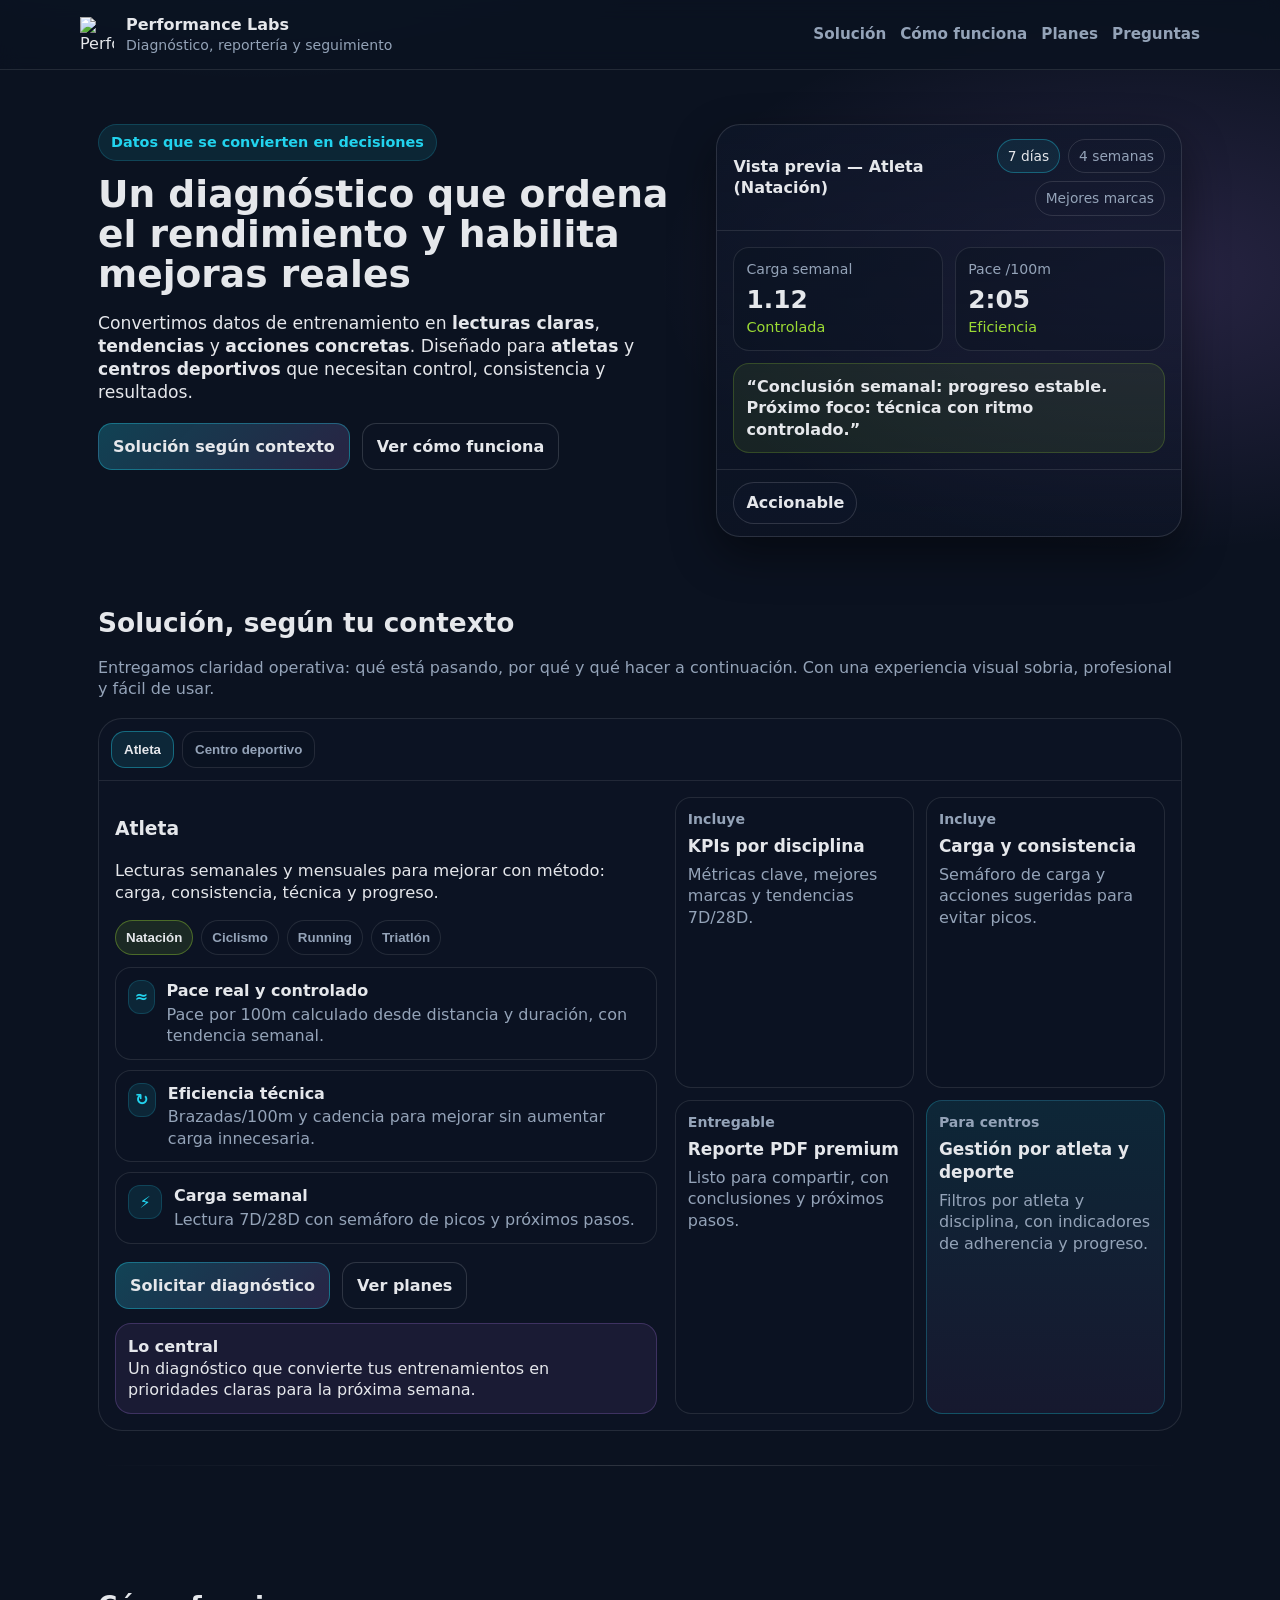
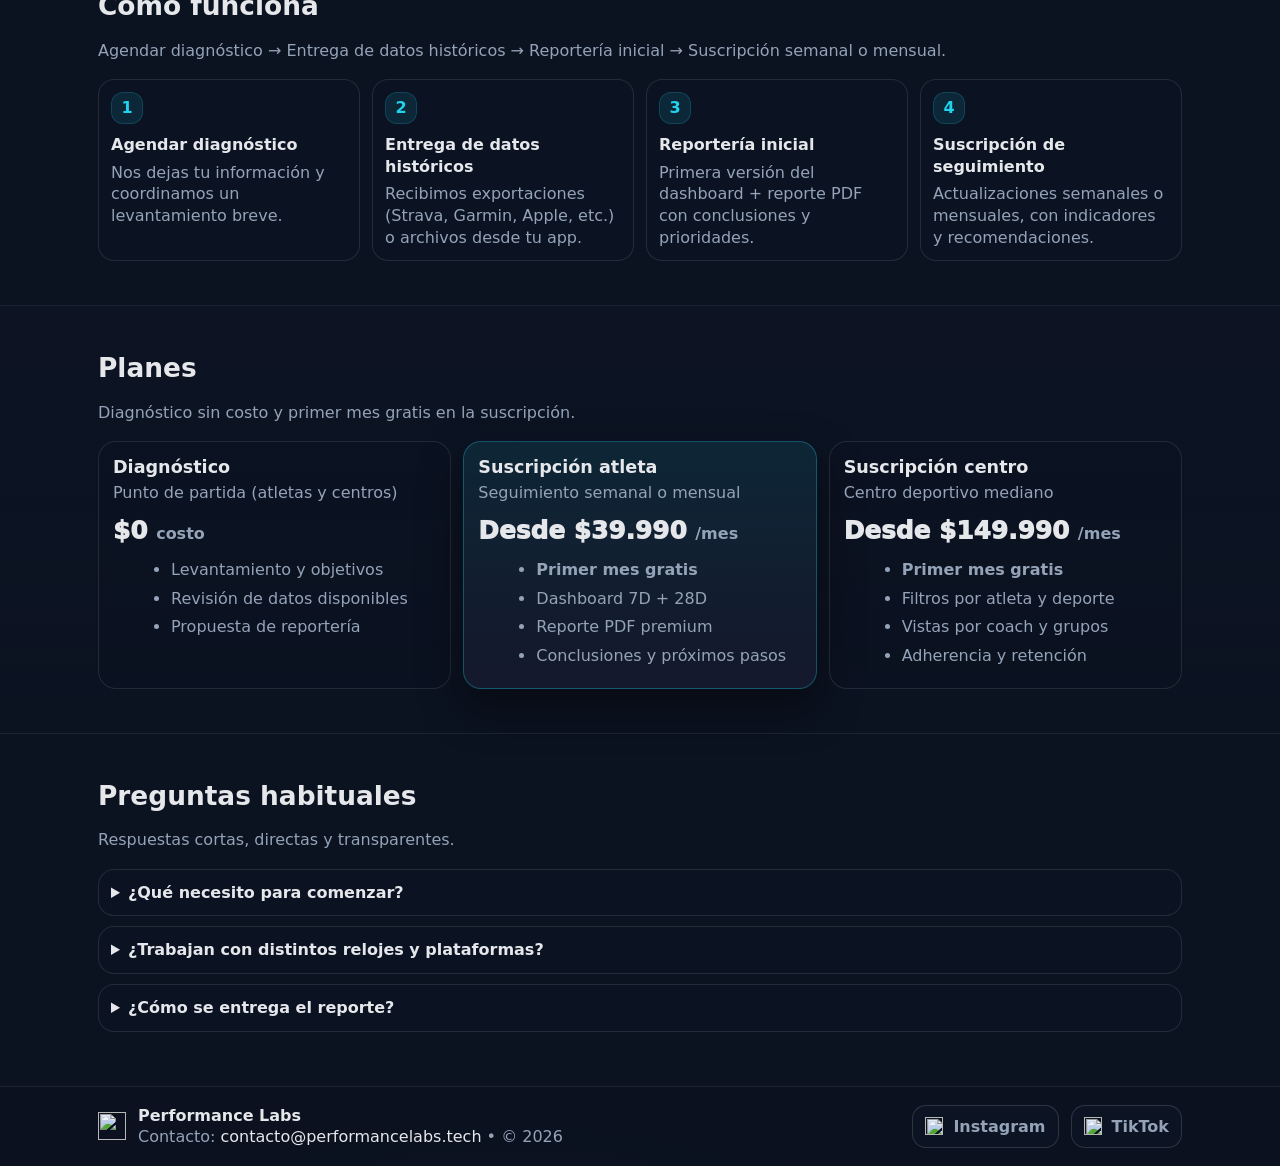
==== index.html @ 816e9e5c "Add files via upload" ====
<!doctype html>
<html lang="es">
<head>
  <meta charset="utf-8" />
  <meta name="viewport" content="width=device-width,initial-scale=1" />
  <title>Performance Labs | Diagnóstico y reportes premium de rendimiento</title>
  <meta name="description" content="Performance Labs transforma datos de entrenamiento en decisiones claras. Diagnóstico inicial, reportería y seguimiento por suscripción para atletas y centros deportivos." />
  <meta name="theme-color" content="#0B1220" />
  <meta property="og:title" content="Performance Labs | Diagnóstico y reportes premium" />
  <meta property="og:description" content="Datos → claridad → decisiones. Soluciones para atletas y centros deportivos." />
  <meta property="og:type" content="website" />
  <meta property="og:image" content="./assets/og-card.png" />
  <meta property="og:locale" content="es_CL" />
  <link rel="icon" href="./assets/favicon.svg" type="image/svg+xml" />
  <link rel="stylesheet" href="./styles.css" />
</head>
<body>
  <a class="skip" href="#main">Saltar al contenido</a>

  <header class="topbar">
    <div class="container topbar__inner">
      <div class="brand">
        <img class="brand__mark" src="./assets/logo.svg" onerror="this.onerror=null;this.src='./assets/mark.svg';" alt="Performance Labs" />
        <div class="brand__text">
          <div class="brand__name">Performance Labs</div>
          <div class="brand__tag">Diagnóstico, reportería y seguimiento</div>
        </div>
      </div>

      <nav class="nav">
        <a href="#solucion">Solución</a>
        <a href="#como-funciona">Cómo funciona</a>
        <a href="#planes">Planes</a>
        <a href="#preguntas">Preguntas</a>
      </nav>
    </div>
  </header>

  <main id="main">
    <section class="hero">
      <div class="container hero__grid">
        <div class="hero__copy">
          <div class="badge">Datos que se convierten en decisiones</div>
          <h1>Un diagnóstico que ordena el rendimiento y habilita mejoras reales</h1>
          <p class="lead">
            Convertimos datos de entrenamiento en <strong>lecturas claras</strong>, <strong>tendencias</strong> y <strong>acciones concretas</strong>.
            Diseñado para <strong>atletas</strong> y <strong>centros deportivos</strong> que necesitan control, consistencia y resultados.
          </p>

          <div class="cta">
            <a class="btn btn--primary" href="#solucion">Solución según contexto</a>
            <a class="btn btn--ghost" href="#como-funciona">Ver cómo funciona</a>
          </div>
        </div>

        <div class="hero__panel" aria-label="Vista previa del producto">
          <div class="panel__top">
            <div class="panel__title" id="panelTitle">Vista previa — Atleta</div>
            <div class="panel__chips">
              <span class="chip chip--on">7 días</span>
              <span class="chip">4 semanas</span>
              <span class="chip">Mejores marcas</span>
            </div>
          </div>

          <div class="panel__mock">
            <div class="mock__row">
              <div class="mock__card">
                <div class="mock__label">Carga semanal</div>
                <div class="mock__value" id="mockLoad">1.12</div>
                <div class="mock__sub" id="mockLoadSub">Controlada</div>
              </div>
              <div class="mock__card">
                <div class="mock__label" id="mockMetricLabel">Pace /100m</div>
                <div class="mock__value" id="mockMetricValue">2:05</div>
                <div class="mock__sub" id="mockMetricSub">Eficiencia</div>
              </div>
            </div>

            <div class="mock__insight" id="mockConclusion">
              “Conclusión semanal: progreso estable. Próximo foco: técnica con ritmo controlado.”
            </div>
          </div>

          <div class="panel__bottom">
            <span class="pill pill--soft">Accionable</span>
          </div>
        </div>
      </div>
    </section>

    <section id="solucion" class="section">
      <div class="container">
        <div class="section__head">
          <h2>Solución, según tu contexto</h2>
          <p class="muted">
            Entregamos claridad operativa: qué está pasando, por qué y qué hacer a continuación.
            Con una experiencia visual sobria, profesional y fácil de usar.
          </p>
        </div>

        <div class="seg">
          <div class="seg__tabs" role="tablist" aria-label="Segmentos">
            <button class="seg__tab is-active" role="tab" aria-selected="true" data-seg="athlete">Atleta</button>
            <button class="seg__tab" role="tab" aria-selected="false" data-seg="center">Centro deportivo</button>
          </div>

          <div class="seg__body">
            <div class="seg__copy">
              <h3 id="segTitle">Atleta</h3>
              <p id="segDesc" class="lead-sm"></p>

              <div class="seg__subtabs" id="athleteSubtabs" aria-label="Disciplinas">
                <button class="subtab is-active" data-sub="swim" aria-selected="true">Natación</button>
                <button class="subtab" data-sub="bike" aria-selected="false">Ciclismo</button>
                <button class="subtab" data-sub="run" aria-selected="false">Running</button>
                <button class="subtab" data-sub="tri" aria-selected="false">Triatlón</button>
              </div>

              <div class="bullets" id="segBullets"></div>

              <div class="cta cta--left">
                <a id="btnDiagMid" class="btn btn--primary" href="#" rel="noopener">Solicitar diagnóstico</a>
                <a class="btn btn--ghost" href="#planes">Ver planes</a>
              </div>

              <div class="note">
                <div class="note__title">Lo central</div>
                <div class="note__text" id="segPromise"></div>
              </div>
            </div>

            <div class="seg__cards" aria-label="Entregables">
              <div class="card">
                <div class="card__kicker">Incluye</div>
                <div class="card__title" id="card1Title"></div>
                <div class="card__desc" id="card1Desc"></div>
              </div>
              <div class="card">
                <div class="card__kicker">Incluye</div>
                <div class="card__title" id="card2Title"></div>
                <div class="card__desc" id="card2Desc"></div>
              </div>
              <div class="card">
                <div class="card__kicker">Entregable</div>
                <div class="card__title" id="card3Title"></div>
                <div class="card__desc" id="card3Desc"></div>
              </div>
              <div class="card card--accent">
                <div class="card__kicker">Para centros</div>
                <div class="card__title">Gestión por atleta y deporte</div>
                <div class="card__desc">Filtros por atleta y disciplina, con indicadores de adherencia y progreso.</div>
              </div>
            </div>
          </div>
        </div>

        <div class="divider"></div>
      </div>
    </section>

    <section id="como-funciona" class="section">
      <div class="container">
        <div class="section__head">
          <h2>Cómo funciona</h2>
          <p class="muted">Agendar diagnóstico → Entrega de datos históricos → Reportería inicial → Suscripción semanal o mensual.</p>
        </div>

        <div class="steps">
          <div class="step">
            <div class="step__num">1</div>
            <div class="step__title">Agendar diagnóstico</div>
            <div class="step__desc">Nos dejas tu información y coordinamos un levantamiento breve.</div>
          </div>
          <div class="step">
            <div class="step__num">2</div>
            <div class="step__title">Entrega de datos históricos</div>
            <div class="step__desc">Recibimos exportaciones (Strava, Garmin, Apple, etc.) o archivos desde tu app.</div>
          </div>
          <div class="step">
            <div class="step__num">3</div>
            <div class="step__title">Reportería inicial</div>
            <div class="step__desc">Primera versión del dashboard + reporte PDF con conclusiones y prioridades.</div>
          </div>
          <div class="step">
            <div class="step__num">4</div>
            <div class="step__title">Suscripción de seguimiento</div>
            <div class="step__desc">Actualizaciones semanales o mensuales, con indicadores y recomendaciones.</div>
          </div>
        </div>
      </div>
    </section>

    <section id="planes" class="section section--soft">
      <div class="container">
        <div class="section__head">
          <h2>Planes</h2>
          <p class="muted">Diagnóstico sin costo y primer mes gratis en la suscripción.</p>
        </div>

        <div class="pricing">
          <div class="price">
            <div class="price__name">Diagnóstico</div>
            <div class="price__tag">Punto de partida (atletas y centros)</div>
            <div class="price__value">$0 <span>costo</span></div>
            <ul class="price__list">
              <li>Levantamiento y objetivos</li>
              <li>Revisión de datos disponibles</li>
              <li>Propuesta de reportería</li>
            </ul>
          </div>

          <div class="price price--featured">
            <div class="price__name">Suscripción atleta</div>
            <div class="price__tag">Seguimiento semanal o mensual</div>
            <div class="price__value">Desde $39.990 <span>/mes</span></div>
            <ul class="price__list">
              <li><strong>Primer mes gratis</strong></li>
              <li>Dashboard 7D + 28D</li>
              <li>Reporte PDF premium</li>
              <li>Conclusiones y próximos pasos</li>
            </ul>
          </div>

          <div class="price">
            <div class="price__name">Suscripción centro</div>
            <div class="price__tag">Centro deportivo mediano</div>
            <div class="price__value">Desde $149.990 <span>/mes</span></div>
            <ul class="price__list">
              <li><strong>Primer mes gratis</strong></li>
              <li>Filtros por atleta y deporte</li>
              <li>Vistas por coach y grupos</li>
              <li>Adherencia y retención</li>
            </ul>
          </div>
        </div>
      </div>
    </section>

    <section id="preguntas" class="section">
      <div class="container">
        <div class="section__head">
          <h2>Preguntas habituales</h2>
          <p class="muted">Respuestas cortas, directas y transparentes.</p>
        </div>

        <div class="faq">
          <details>
            <summary>¿Qué necesito para comenzar?</summary>
            <div class="faq__body">Solo solicitar el diagnóstico. Luego indicamos exactamente qué exportar (histórico) y en qué formato.</div>
          </details>
          <details>
            <summary>¿Trabajan con distintos relojes y plataformas?</summary>
            <div class="faq__body">Sí. Podemos partir con archivos (Excel/CSV) y escalar luego a integraciones según el caso.</div>
          </details>
          <details>
            <summary>¿Cómo se entrega el reporte?</summary>
            <div class="faq__body">Dashboard y reporte PDF premium, con conclusiones y próximos pasos. La cadencia depende del plan.</div>
          </details>
        </div>
      </div>
    </section>
  </main>

  <footer class="footer">
    <div class="container footer__inner">
      <div class="footer__left">
        <img src="./assets/mark.svg" alt="" aria-hidden="true" class="footer__mark" />
        <div>
          <div class="footer__brand">Performance Labs</div>
          <div class="muted">Contacto: <a href="mailto:contacto@performancelabs.tech">contacto@performancelabs.tech</a> • © <span id="year"></span></div>
        </div>
      </div>

      <div class="footer__right">
        <div class="socials" aria-label="Redes sociales">
          <a class="social" href="https://www.instagram.com/performancelabs.tech/" target="_blank" rel="noopener">
            <img src="./assets/instagram.svg" alt="" aria-hidden="true" />
            Instagram
          </a>
          <a class="social" href="https://www.tiktok.com/@performancelabs.tech" target="_blank" rel="noopener">
            <img src="./assets/tiktok.svg" alt="" aria-hidden="true" />
            TikTok
          </a>
        </div>
      </div>
    </div>
  </footer>

  <script src="./app.js"></script>
</body>
</html>
---- styles.css ----
/* Performance Labs — Web v5 (Lux Dark) */
:root{
  --bg:#0B1220; --bg2:#0F172A; --border:#1F2937;
  --text:#E5E7EB; --muted:#94A3B8;
  --accent:#22D3EE; --lime:#A3E635; --violet:#C084FC;
  --shadow: 0 18px 45px rgba(0,0,0,.45);
  --container: 1120px;
}
*{box-sizing:border-box}
html,body{margin:0;padding:0}
body{
  font-family: ui-sans-serif, system-ui, -apple-system, Segoe UI, Roboto, Helvetica, Arial;
  background:
    radial-gradient(1100px 650px at 20% -10%, rgba(34,211,238,.20), transparent 55%),
    radial-gradient(900px 500px at 90% 10%, rgba(192,132,252,.16), transparent 55%),
    radial-gradient(900px 550px at 40% 110%, rgba(163,230,53,.08), transparent 60%),
    var(--bg);
  color:var(--text); line-height:1.35;
}
a{color:var(--text);text-decoration:none}
a:hover{color:var(--accent)}
.container{max-width:var(--container);margin:0 auto;padding:0 18px}
.muted{color:var(--muted)}
.lead{font-size:1.075rem;max-width:62ch}
.lead-sm{font-size:1.02rem;max-width:70ch}
.divider{height:1px;background:linear-gradient(90deg, transparent, rgba(255,255,255,.14), transparent); margin: 34px 0}
.skip{position:absolute;left:-999px;top:8px;background:var(--bg2);color:var(--text);padding:10px 12px;border:1px solid var(--border);border-radius:12px}
.skip:focus{left:10px;z-index:999}
.topbar{position:sticky;top:0;z-index:60;backdrop-filter: blur(10px);background: rgba(11,18,32,.78);border-bottom:1px solid rgba(255,255,255,.10)}
.topbar__inner{display:flex;align-items:center;justify-content:space-between;padding:14px 0}
.brand{display:flex;gap:12px;align-items:center}
.brand__mark{width:34px;height:34px}
.brand__name{font-weight:750}
.brand__tag{color:var(--muted);font-size:.88rem}
.nav{display:flex;gap:14px;align-items:center}
.nav a{color:var(--muted);font-weight:600;font-size:.95rem}
.nav a:hover{color:var(--text)}
.pill{padding:9px 12px;border-radius:999px;border:1px solid rgba(255,255,255,.14);background:rgba(15,23,42,.55);font-weight:750}
.pill:hover{border-color:rgba(34,211,238,.55)}
.hero{padding:54px 0 24px}
.hero__grid{display:grid;grid-template-columns: 1.12fr .88fr; gap:26px}
.badge{display:inline-block;padding:8px 12px;border-radius:999px;background:rgba(34,211,238,.10);border:1px solid rgba(34,211,238,.18);color:var(--accent);font-weight:700;font-size:.9rem}
h1{font-size:2.35rem;line-height:1.06;margin:14px 0 12px}
.cta{display:flex;gap:12px;flex-wrap:wrap;margin:18px 0 14px}
.cta--left{justify-content:flex-start}
.btn{display:inline-flex;align-items:center;justify-content:center;gap:10px;padding:12px 14px;border-radius:14px;border:1px solid rgba(255,255,255,.14);background:rgba(15,23,42,.55);color:var(--text);font-weight:750}
.btn:hover{border-color:rgba(34,211,238,.45)}
.btn--primary{background: linear-gradient(135deg, rgba(34,211,238,.25), rgba(192,132,252,.16));border-color: rgba(34,211,238,.35)}
.btn--ghost{background:rgba(15,23,42,.35)}
.btn--block{width:100%}
.trust{display:flex;gap:14px;flex-wrap:wrap;margin-top:14px}
.trust__item{background:rgba(15,23,42,.45);border:1px solid rgba(255,255,255,.10);border-radius:16px;padding:12px 14px;min-width:160px}
.trust__kpi{font-weight:850;font-size:1.25rem}
.trust__label{color:var(--muted);font-size:.9rem;margin-top:2px}
.hero__panel{background: linear-gradient(180deg, rgba(15,23,42,.65), rgba(15,23,42,.35));border:1px solid rgba(255,255,255,.12);border-radius:24px;box-shadow: var(--shadow);overflow:hidden}
.panel__top{display:flex;align-items:center;justify-content:space-between;padding:14px 16px;border-bottom:1px solid rgba(255,255,255,.10)}
.panel__title{font-weight:800}
.panel__chips{display:flex;gap:8px;flex-wrap:wrap;justify-content:flex-end}
.chip{padding:7px 10px;border-radius:999px;border:1px solid rgba(255,255,255,.12);color:var(--muted);font-size:.86rem}
.chip--on{color:var(--text);border-color:rgba(34,211,238,.35);background:rgba(34,211,238,.08)}
.panel__mock{padding:16px}
.mock__row{display:grid;grid-template-columns:1fr 1fr;gap:12px}
.mock__card{border-radius:16px;border:1px solid rgba(255,255,255,.10);background:rgba(11,18,32,.45);padding:12px}
.mock__label{color:var(--muted);font-size:.88rem}
.mock__value{font-weight:900;font-size:1.55rem;margin-top:4px}
.mock__sub{color:rgba(163,230,53,.95);font-size:.9rem;margin-top:2px}
.mock__chart{margin-top:12px;border-radius:16px;border:1px solid rgba(255,255,255,.10);background:rgba(11,18,32,.35);padding:12px}
.mock__chartTitle{font-weight:800;margin-bottom:10px}
.bars{display:flex;align-items:flex-end;gap:8px;height:86px}
.bars span{width:100%;border-radius:999px;background: linear-gradient(180deg, rgba(34,211,238,.8), rgba(192,132,252,.55));border:1px solid rgba(255,255,255,.12)}
.mock__chartFoot{display:flex;align-items:center;gap:10px;margin-top:10px}
.dot{width:6px;height:6px;border-radius:999px;background:rgba(255,255,255,.22)}
.mock__insight{margin-top:12px;padding:12px;border-radius:16px;border:1px solid rgba(163,230,53,.20);background:rgba(163,230,53,.08);font-weight:650}
.panel__bottom{display:flex;align-items:center;justify-content:space-between;padding:12px 16px;border-top:1px solid rgba(255,255,255,.10)}
.section{padding:44px 0}
.section--soft{background: linear-gradient(180deg, rgba(15,23,42,.22), rgba(15,23,42,.05));border-top:1px solid rgba(255,255,255,.07);border-bottom:1px solid rgba(255,255,255,.07)}
.section__head{margin-bottom:18px}
.section__head h2{margin:0 0 8px;font-size:1.65rem}
.seg{border-radius:24px;border:1px solid rgba(255,255,255,.10);background:rgba(15,23,42,.40);overflow:hidden}
.seg__tabs{display:flex;gap:8px;flex-wrap:wrap;padding:12px;border-bottom:1px solid rgba(255,255,255,.09)}
.seg__tab{background:rgba(11,18,32,.35);border:1px solid rgba(255,255,255,.10);color:var(--muted);padding:10px 12px;border-radius:14px;cursor:pointer;font-weight:750}
.seg__tab.is-active{color:var(--text);border-color: rgba(34,211,238,.40);background: rgba(34,211,238,.10)}
.seg__body{display:grid;grid-template-columns: 1.05fr .95fr; gap:18px;padding:16px}
.seg__subtabs{display:flex;gap:8px;flex-wrap:wrap;margin:14px 0 6px}
.subtab{background:rgba(11,18,32,.25);border:1px solid rgba(255,255,255,.10);color:var(--muted);padding:9px 10px;border-radius:999px;cursor:pointer;font-weight:750}
.subtab.is-active{color:var(--text);border-color: rgba(163,230,53,.35);background: rgba(163,230,53,.10)}
.bullets{display:grid;gap:10px;margin:12px 0 18px}
.bullet{display:flex;gap:12px;align-items:flex-start;padding:12px;border-radius:16px;border:1px solid rgba(255,255,255,.10);background:rgba(11,18,32,.25)}
.bullet__icon{width:34px;height:34px;border-radius:12px;display:flex;align-items:center;justify-content:center;background:rgba(34,211,238,.10);border:1px solid rgba(34,211,238,.18);color:var(--accent);font-weight:900}
.bullet__title{font-weight:820}
.bullet__desc{color:var(--muted);margin-top:2px}
.note{border-radius:16px;border:1px solid rgba(192,132,252,.22);background:rgba(192,132,252,.08);padding:12px}
.note__title{font-weight:850}
.seg__cards{display:grid;grid-template-columns:1fr 1fr;gap:12px}
.card{border-radius:16px;border:1px solid rgba(255,255,255,.10);background:rgba(11,18,32,.25);padding:12px}
.card--accent{border-color: rgba(34,211,238,.25);background: linear-gradient(180deg, rgba(34,211,238,.10), rgba(192,132,252,.06))}
.card__kicker{color:var(--muted);font-weight:700;font-size:.88rem}
.card__title{font-weight:860;font-size:1.06rem;margin-top:6px}
.card__desc{color:var(--muted);margin-top:6px;min-height:44px}
.steps{display:grid;grid-template-columns:repeat(4,1fr);gap:12px}
.step{border-radius:16px;border:1px solid rgba(255,255,255,.10);background:rgba(15,23,42,.28);padding:12px}
.step__num{width:32px;height:32px;border-radius:12px;display:flex;align-items:center;justify-content:center;background:rgba(34,211,238,.10);border:1px solid rgba(34,211,238,.18);font-weight:900;color:var(--accent)}
.step__title{font-weight:850;margin-top:10px}
.step__desc{color:var(--muted);margin-top:6px}
.pricing{display:grid;grid-template-columns:repeat(3,1fr);gap:12px}
.price{border-radius:18px;border:1px solid rgba(255,255,255,.10);background:rgba(11,18,32,.20);padding:14px}
.price--featured{border-color: rgba(34,211,238,.30);background: linear-gradient(180deg, rgba(34,211,238,.10), rgba(192,132,252,.05));box-shadow: var(--shadow)}
.price__name{font-weight:900;font-size:1.1rem}
.price__tag{color:var(--muted);margin-top:2px}
.price__value{font-weight:950;font-size:1.55rem;margin-top:10px}
.price__value span{color:var(--muted);font-weight:800;font-size:1rem}
.price__list{margin:12px 0 0 18px;color:var(--muted)}
.price__list li{margin:7px 0}
.faq details{border-radius:16px;border:1px solid rgba(255,255,255,.10);background:rgba(15,23,42,.24);padding:12px;margin:10px 0}
.faq summary{cursor:pointer;font-weight:850}
.faq__body{color:var(--muted);margin-top:8px}
.final{padding:40px 0;border-top:1px solid rgba(255,255,255,.08);background: radial-gradient(900px 450px at 50% 0%, rgba(34,211,238,.10), transparent 60%)}
.final__grid{display:flex;align-items:center;justify-content:space-between;gap:12px;flex-wrap:wrap}
.final__cta{display:flex;gap:12px;flex-wrap:wrap}
.footer{border-top:1px solid rgba(255,255,255,.08);padding:18px 0;background: rgba(11,18,32,.65)}
.footer__inner{display:flex;align-items:center;justify-content:space-between;gap:14px;flex-wrap:wrap}
.footer__left{display:flex;gap:12px;align-items:center}
.footer__mark{width:28px;height:28px;opacity:.95}
.footer__brand{font-weight:900}
.footer__right{display:flex;gap:14px}
.footer__right a{color:var(--muted);font-weight:700}
.footer__right a:hover{color:var(--text)}
@media (max-width: 980px){
  .hero__grid{grid-template-columns:1fr}
  .seg__body{grid-template-columns:1fr}
  .seg__cards{grid-template-columns:1fr 1fr}
  .steps{grid-template-columns:1fr 1fr}
  .pricing{grid-template-columns:1fr}
}
@media (max-width: 560px){
  .nav{display:none}
  h1{font-size:2.0rem}
  .seg__cards{grid-template-columns:1fr}
  .trust__item{min-width:140px}
}

/* Social buttons */
.socials{display:flex;gap:12px;align-items:center}
.social{
  display:inline-flex;align-items:center;gap:10px;
  padding:10px 12px;border-radius:14px;
  border:1px solid rgba(255,255,255,.14);
  background:rgba(15,23,42,.35);
  color:var(--text); font-weight:750;
}
.social:hover{border-color:rgba(34,211,238,.45); color:var(--text)}
.social img{width:18px;height:18px;opacity:.95}
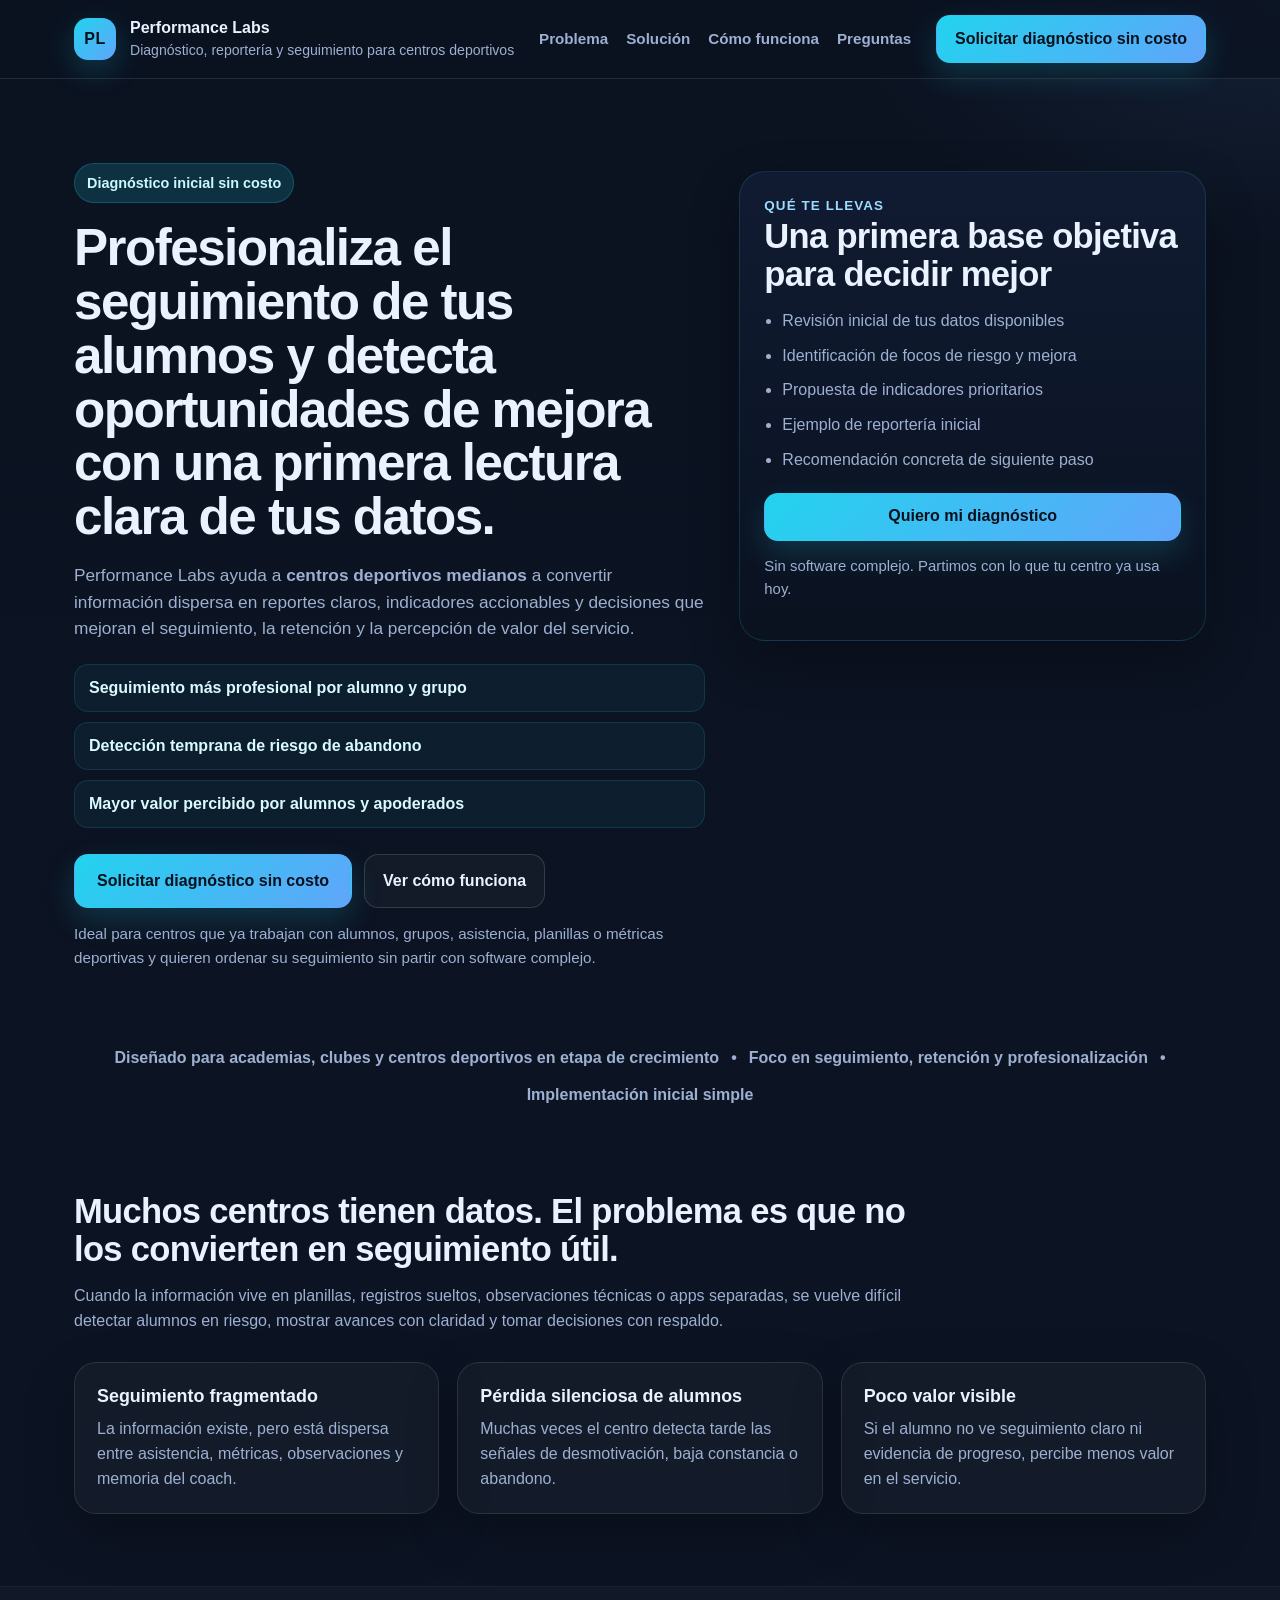
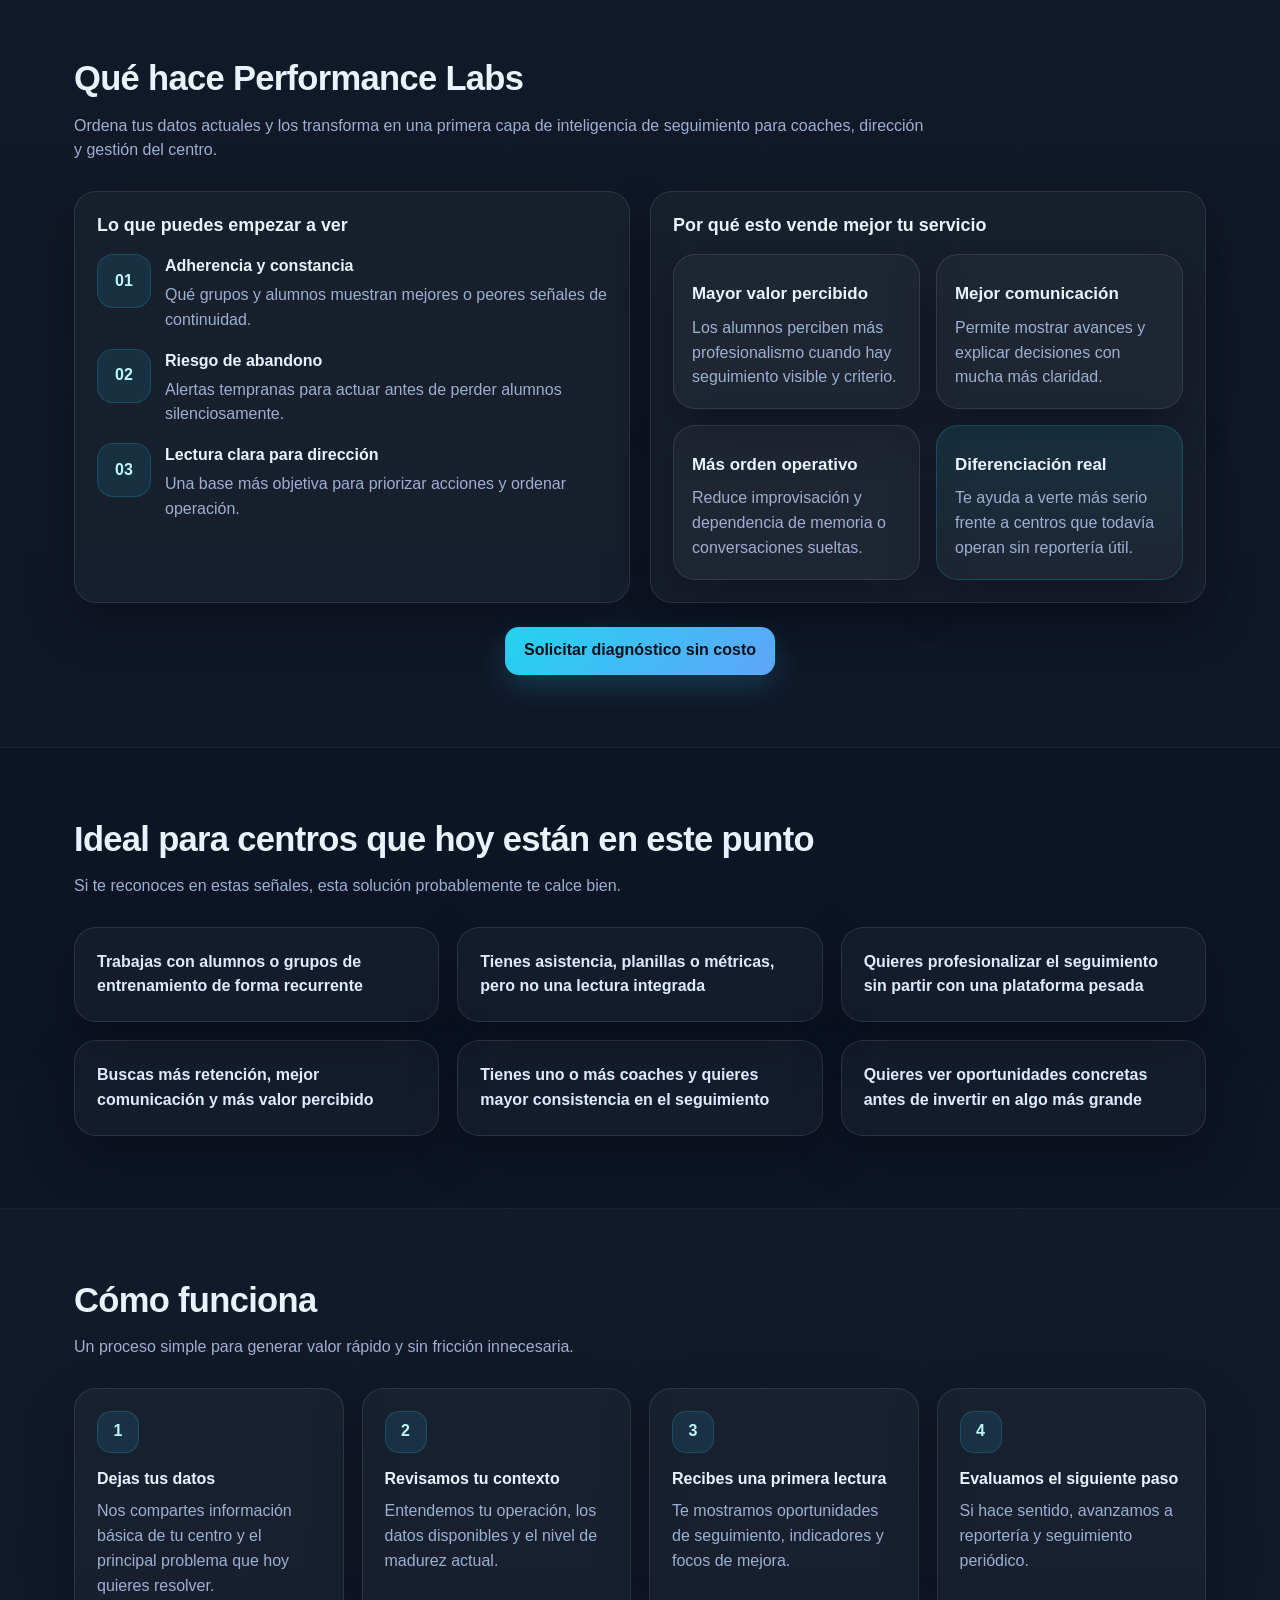
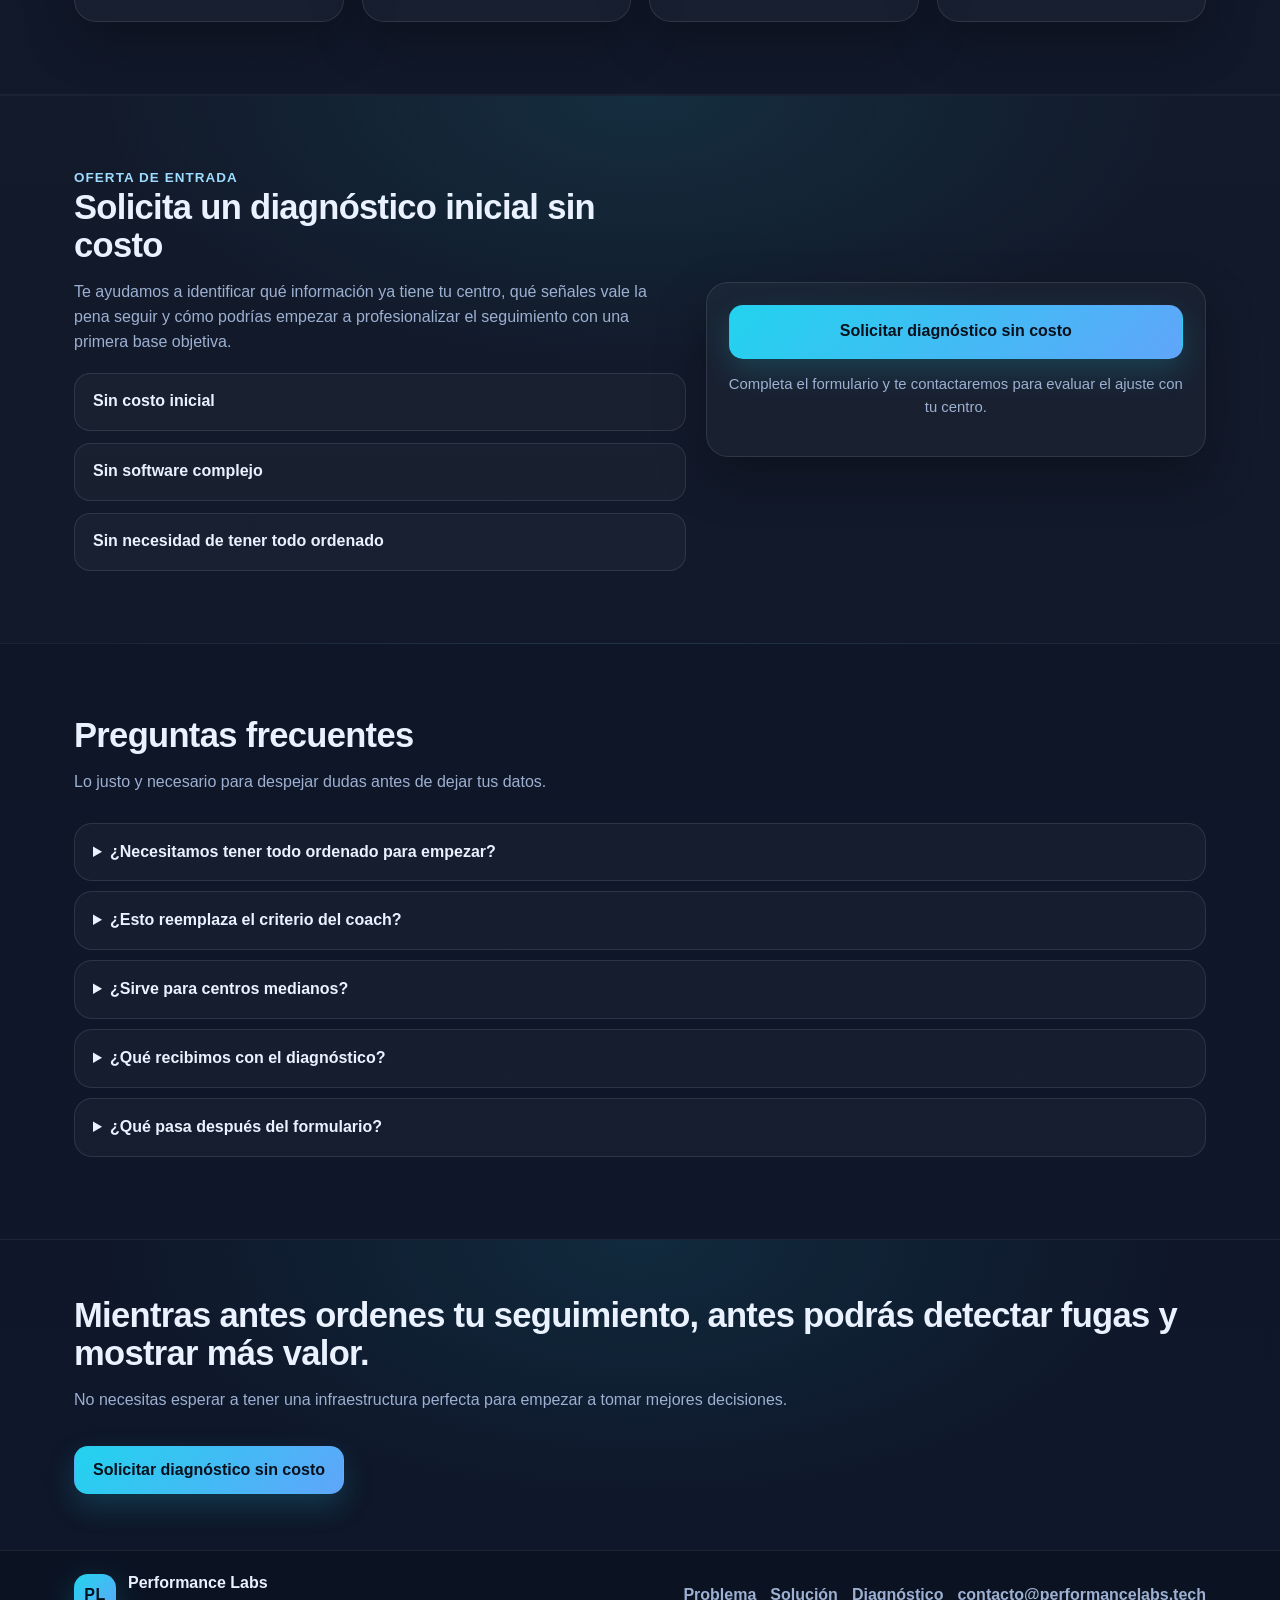
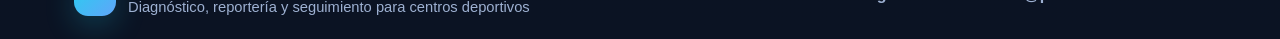
==== commit d4fd421f: "yes enfocado en prospectos y leads" ====
--- a/index.html
+++ b/index.html
@@ -3,236 +3,243 @@
 <head>
   <meta charset="utf-8" />
   <meta name="viewport" content="width=device-width,initial-scale=1" />
-  <title>Performance Labs | Diagnóstico y reportes premium de rendimiento</title>
-  <meta name="description" content="Performance Labs transforma datos de entrenamiento en decisiones claras. Diagnóstico inicial, reportería y seguimiento por suscripción para atletas y centros deportivos." />
+  <title>Performance Labs | Diagnóstico sin costo para centros deportivos</title>
+  <meta name="description" content="Profesionaliza el seguimiento de tus alumnos con reportes claros, indicadores accionables y decisiones basadas en datos. Solicita un diagnóstico inicial sin costo para tu centro deportivo." />
   <meta name="theme-color" content="#0B1220" />
-  <meta property="og:title" content="Performance Labs | Diagnóstico y reportes premium" />
-  <meta property="og:description" content="Datos → claridad → decisiones. Soluciones para atletas y centros deportivos." />
+  <meta property="og:title" content="Performance Labs | Diagnóstico sin costo para centros deportivos" />
+  <meta property="og:description" content="Convierte datos dispersos en seguimiento profesional, decisiones más claras y mayor valor percibido para tu centro deportivo." />
   <meta property="og:type" content="website" />
-  <meta property="og:image" content="./assets/og-card.png" />
   <meta property="og:locale" content="es_CL" />
-  <link rel="icon" href="./assets/favicon.svg" type="image/svg+xml" />
   <link rel="stylesheet" href="./styles.css" />
 </head>
 <body>
   <a class="skip" href="#main">Saltar al contenido</a>
 
-  <header class="topbar">
+  <header class="topbar topbar--landing">
     <div class="container topbar__inner">
-      <div class="brand">
-        <img class="brand__mark" src="./assets/logo.svg" onerror="this.onerror=null;this.src='./assets/mark.svg';" alt="Performance Labs" />
+      <a href="#" class="brand brand--link" aria-label="Ir al inicio">
+        <div class="brand__mark">PL</div>
         <div class="brand__text">
           <div class="brand__name">Performance Labs</div>
-          <div class="brand__tag">Diagnóstico, reportería y seguimiento</div>
-        </div>
-      </div>
-
-      <nav class="nav">
+          <div class="brand__tag">Diagnóstico, reportería y seguimiento para centros deportivos</div>
+        </div>
+      </a>
+
+      <nav class="nav" aria-label="Navegación principal">
+        <a href="#problema">Problema</a>
         <a href="#solucion">Solución</a>
         <a href="#como-funciona">Cómo funciona</a>
-        <a href="#planes">Planes</a>
         <a href="#preguntas">Preguntas</a>
       </nav>
+
+      <a class="btn btn--primary btn--nav js-lead-cta" href="https://forms.gle/Sb2u6RuwZ6XTGvu79" target="_blank" rel="noopener noreferrer" data-cta-location="header">Solicitar diagnóstico sin costo</a>
     </div>
   </header>
 
   <main id="main">
-    <section class="hero">
-      <div class="container hero__grid">
+    <section class="hero hero--leadgen">
+      <div class="container hero__grid hero__grid--leadgen">
         <div class="hero__copy">
-          <div class="badge">Datos que se convierten en decisiones</div>
-          <h1>Un diagnóstico que ordena el rendimiento y habilita mejoras reales</h1>
-          <p class="lead">
-            Convertimos datos de entrenamiento en <strong>lecturas claras</strong>, <strong>tendencias</strong> y <strong>acciones concretas</strong>.
-            Diseñado para <strong>atletas</strong> y <strong>centros deportivos</strong> que necesitan control, consistencia y resultados.
-          </p>
+          <div class="badge">Diagnóstico inicial sin costo</div>
+          <h1>Profesionaliza el seguimiento de tus alumnos y detecta oportunidades de mejora con una primera lectura clara de tus datos.</h1>
+          <p class="lead">Performance Labs ayuda a <strong>centros deportivos medianos</strong> a convertir información dispersa en reportes claros, indicadores accionables y decisiones que mejoran el seguimiento, la retención y la percepción de valor del servicio.</p>
+
+          <div class="hero-points">
+            <div class="hero-point">Seguimiento más profesional por alumno y grupo</div>
+            <div class="hero-point">Detección temprana de riesgo de abandono</div>
+            <div class="hero-point">Mayor valor percibido por alumnos y apoderados</div>
+          </div>
 
           <div class="cta">
-            <a class="btn btn--primary" href="#solucion">Solución según contexto</a>
+            <a class="btn btn--primary btn--large js-lead-cta" href="https://forms.gle/Sb2u6RuwZ6XTGvu79" target="_blank" rel="noopener noreferrer" data-cta-location="hero">Solicitar diagnóstico sin costo</a>
             <a class="btn btn--ghost" href="#como-funciona">Ver cómo funciona</a>
           </div>
-        </div>
-
-        <div class="hero__panel" aria-label="Vista previa del producto">
-          <div class="panel__top">
-            <div class="panel__title" id="panelTitle">Vista previa — Atleta</div>
-            <div class="panel__chips">
-              <span class="chip chip--on">7 días</span>
-              <span class="chip">4 semanas</span>
-              <span class="chip">Mejores marcas</span>
-            </div>
-          </div>
-
-          <div class="panel__mock">
-            <div class="mock__row">
-              <div class="mock__card">
-                <div class="mock__label">Carga semanal</div>
-                <div class="mock__value" id="mockLoad">1.12</div>
-                <div class="mock__sub" id="mockLoadSub">Controlada</div>
+
+          <p class="hero__micro">Ideal para centros que ya trabajan con alumnos, grupos, asistencia, planillas o métricas deportivas y quieren ordenar su seguimiento sin partir con software complejo.</p>
+        </div>
+
+        <aside class="hero-lead-box" aria-label="Propuesta de valor del diagnóstico">
+          <div class="lead-box__kicker">Qué te llevas</div>
+          <h2>Una primera base objetiva para decidir mejor</h2>
+
+          <ul class="lead-box__list">
+            <li>Revisión inicial de tus datos disponibles</li>
+            <li>Identificación de focos de riesgo y mejora</li>
+            <li>Propuesta de indicadores prioritarios</li>
+            <li>Ejemplo de reportería inicial</li>
+            <li>Recomendación concreta de siguiente paso</li>
+          </ul>
+
+          <a class="btn btn--primary btn--full js-lead-cta" href="https://forms.gle/Sb2u6RuwZ6XTGvu79" target="_blank" rel="noopener noreferrer" data-cta-location="hero-box">Quiero mi diagnóstico</a>
+          <p class="lead-box__note">Sin software complejo. Partimos con lo que tu centro ya usa hoy.</p>
+        </aside>
+      </div>
+    </section>
+
+    <section class="section section--tight social-proof-strip">
+      <div class="container social-proof-strip__inner">
+        <span>Diseñado para academias, clubes y centros deportivos en etapa de crecimiento</span>
+        <span>•</span>
+        <span>Foco en seguimiento, retención y profesionalización</span>
+        <span>•</span>
+        <span>Implementación inicial simple</span>
+      </div>
+    </section>
+
+    <section id="problema" class="section">
+      <div class="container">
+        <div class="section__head">
+          <h2>Muchos centros tienen datos. El problema es que no los convierten en seguimiento útil.</h2>
+          <p class="muted">Cuando la información vive en planillas, registros sueltos, observaciones técnicas o apps separadas, se vuelve difícil detectar alumnos en riesgo, mostrar avances con claridad y tomar decisiones con respaldo.</p>
+        </div>
+
+        <div class="pain-grid">
+          <article class="pain-card">
+            <h3>Seguimiento fragmentado</h3>
+            <p>La información existe, pero está dispersa entre asistencia, métricas, observaciones y memoria del coach.</p>
+          </article>
+          <article class="pain-card">
+            <h3>Pérdida silenciosa de alumnos</h3>
+            <p>Muchas veces el centro detecta tarde las señales de desmotivación, baja constancia o abandono.</p>
+          </article>
+          <article class="pain-card">
+            <h3>Poco valor visible</h3>
+            <p>Si el alumno no ve seguimiento claro ni evidencia de progreso, percibe menos valor en el servicio.</p>
+          </article>
+        </div>
+      </div>
+    </section>
+
+    <section id="solucion" class="section section--soft">
+      <div class="container">
+        <div class="section__head">
+          <h2>Qué hace Performance Labs</h2>
+          <p class="muted">Ordena tus datos actuales y los transforma en una primera capa de inteligencia de seguimiento para coaches, dirección y gestión del centro.</p>
+        </div>
+
+        <div class="solution-grid">
+          <div class="solution-block">
+            <h3>Lo que puedes empezar a ver</h3>
+            <div class="bullet-list">
+              <div class="bullet-item">
+                <div class="bullet-item__icon">01</div>
+                <div>
+                  <div class="bullet-item__title">Adherencia y constancia</div>
+                  <div class="bullet-item__desc">Qué grupos y alumnos muestran mejores o peores señales de continuidad.</div>
+                </div>
               </div>
-              <div class="mock__card">
-                <div class="mock__label" id="mockMetricLabel">Pace /100m</div>
-                <div class="mock__value" id="mockMetricValue">2:05</div>
-                <div class="mock__sub" id="mockMetricSub">Eficiencia</div>
+              <div class="bullet-item">
+                <div class="bullet-item__icon">02</div>
+                <div>
+                  <div class="bullet-item__title">Riesgo de abandono</div>
+                  <div class="bullet-item__desc">Alertas tempranas para actuar antes de perder alumnos silenciosamente.</div>
+                </div>
+              </div>
+              <div class="bullet-item">
+                <div class="bullet-item__icon">03</div>
+                <div>
+                  <div class="bullet-item__title">Lectura clara para dirección</div>
+                  <div class="bullet-item__desc">Una base más objetiva para priorizar acciones y ordenar operación.</div>
+                </div>
               </div>
             </div>
-
-            <div class="mock__insight" id="mockConclusion">
-              “Conclusión semanal: progreso estable. Próximo foco: técnica con ritmo controlado.”
+          </div>
+
+          <div class="solution-block">
+            <h3>Por qué esto vende mejor tu servicio</h3>
+            <div class="card-grid">
+              <article class="card">
+                <div class="card__title">Mayor valor percibido</div>
+                <div class="card__desc">Los alumnos perciben más profesionalismo cuando hay seguimiento visible y criterio.</div>
+              </article>
+              <article class="card">
+                <div class="card__title">Mejor comunicación</div>
+                <div class="card__desc">Permite mostrar avances y explicar decisiones con mucha más claridad.</div>
+              </article>
+              <article class="card">
+                <div class="card__title">Más orden operativo</div>
+                <div class="card__desc">Reduce improvisación y dependencia de memoria o conversaciones sueltas.</div>
+              </article>
+              <article class="card card--accent">
+                <div class="card__title">Diferenciación real</div>
+                <div class="card__desc">Te ayuda a verte más serio frente a centros que todavía operan sin reportería útil.</div>
+              </article>
             </div>
           </div>
-
-          <div class="panel__bottom">
-            <span class="pill pill--soft">Accionable</span>
-          </div>
-        </div>
-      </div>
-    </section>
-
-    <section id="solucion" class="section">
-      <div class="container">
-        <div class="section__head">
-          <h2>Solución, según tu contexto</h2>
-          <p class="muted">
-            Entregamos claridad operativa: qué está pasando, por qué y qué hacer a continuación.
-            Con una experiencia visual sobria, profesional y fácil de usar.
-          </p>
-        </div>
-
-        <div class="seg">
-          <div class="seg__tabs" role="tablist" aria-label="Segmentos">
-            <button class="seg__tab is-active" role="tab" aria-selected="true" data-seg="athlete">Atleta</button>
-            <button class="seg__tab" role="tab" aria-selected="false" data-seg="center">Centro deportivo</button>
-          </div>
-
-          <div class="seg__body">
-            <div class="seg__copy">
-              <h3 id="segTitle">Atleta</h3>
-              <p id="segDesc" class="lead-sm"></p>
-
-              <div class="seg__subtabs" id="athleteSubtabs" aria-label="Disciplinas">
-                <button class="subtab is-active" data-sub="swim" aria-selected="true">Natación</button>
-                <button class="subtab" data-sub="bike" aria-selected="false">Ciclismo</button>
-                <button class="subtab" data-sub="run" aria-selected="false">Running</button>
-                <button class="subtab" data-sub="tri" aria-selected="false">Triatlón</button>
-              </div>
-
-              <div class="bullets" id="segBullets"></div>
-
-              <div class="cta cta--left">
-                <a id="btnDiagMid" class="btn btn--primary" href="#" rel="noopener">Solicitar diagnóstico</a>
-                <a class="btn btn--ghost" href="#planes">Ver planes</a>
-              </div>
-
-              <div class="note">
-                <div class="note__title">Lo central</div>
-                <div class="note__text" id="segPromise"></div>
-              </div>
-            </div>
-
-            <div class="seg__cards" aria-label="Entregables">
-              <div class="card">
-                <div class="card__kicker">Incluye</div>
-                <div class="card__title" id="card1Title"></div>
-                <div class="card__desc" id="card1Desc"></div>
-              </div>
-              <div class="card">
-                <div class="card__kicker">Incluye</div>
-                <div class="card__title" id="card2Title"></div>
-                <div class="card__desc" id="card2Desc"></div>
-              </div>
-              <div class="card">
-                <div class="card__kicker">Entregable</div>
-                <div class="card__title" id="card3Title"></div>
-                <div class="card__desc" id="card3Desc"></div>
-              </div>
-              <div class="card card--accent">
-                <div class="card__kicker">Para centros</div>
-                <div class="card__title">Gestión por atleta y deporte</div>
-                <div class="card__desc">Filtros por atleta y disciplina, con indicadores de adherencia y progreso.</div>
-              </div>
-            </div>
-          </div>
-        </div>
-
-        <div class="divider"></div>
-      </div>
-    </section>
-
-    <section id="como-funciona" class="section">
+        </div>
+
+        <div class="inline-cta">
+          <a class="btn btn--primary js-lead-cta" href="https://forms.gle/Sb2u6RuwZ6XTGvu79" target="_blank" rel="noopener noreferrer" data-cta-location="mid-solution">Solicitar diagnóstico sin costo</a>
+        </div>
+      </div>
+    </section>
+
+    <section class="section">
+      <div class="container">
+        <div class="section__head">
+          <h2>Ideal para centros que hoy están en este punto</h2>
+          <p class="muted">Si te reconoces en estas señales, esta solución probablemente te calce bien.</p>
+        </div>
+
+        <div class="fit-grid">
+          <article class="fit-card">Trabajas con alumnos o grupos de entrenamiento de forma recurrente</article>
+          <article class="fit-card">Tienes asistencia, planillas o métricas, pero no una lectura integrada</article>
+          <article class="fit-card">Quieres profesionalizar el seguimiento sin partir con una plataforma pesada</article>
+          <article class="fit-card">Buscas más retención, mejor comunicación y más valor percibido</article>
+          <article class="fit-card">Tienes uno o más coaches y quieres mayor consistencia en el seguimiento</article>
+          <article class="fit-card">Quieres ver oportunidades concretas antes de invertir en algo más grande</article>
+        </div>
+      </div>
+    </section>
+
+    <section id="como-funciona" class="section section--soft">
       <div class="container">
         <div class="section__head">
           <h2>Cómo funciona</h2>
-          <p class="muted">Agendar diagnóstico → Entrega de datos históricos → Reportería inicial → Suscripción semanal o mensual.</p>
+          <p class="muted">Un proceso simple para generar valor rápido y sin fricción innecesaria.</p>
         </div>
 
         <div class="steps">
-          <div class="step">
+          <article class="step">
             <div class="step__num">1</div>
-            <div class="step__title">Agendar diagnóstico</div>
-            <div class="step__desc">Nos dejas tu información y coordinamos un levantamiento breve.</div>
-          </div>
-          <div class="step">
+            <div class="step__title">Dejas tus datos</div>
+            <div class="step__desc">Nos compartes información básica de tu centro y el principal problema que hoy quieres resolver.</div>
+          </article>
+          <article class="step">
             <div class="step__num">2</div>
-            <div class="step__title">Entrega de datos históricos</div>
-            <div class="step__desc">Recibimos exportaciones (Strava, Garmin, Apple, etc.) o archivos desde tu app.</div>
-          </div>
-          <div class="step">
+            <div class="step__title">Revisamos tu contexto</div>
+            <div class="step__desc">Entendemos tu operación, los datos disponibles y el nivel de madurez actual.</div>
+          </article>
+          <article class="step">
             <div class="step__num">3</div>
-            <div class="step__title">Reportería inicial</div>
-            <div class="step__desc">Primera versión del dashboard + reporte PDF con conclusiones y prioridades.</div>
-          </div>
-          <div class="step">
+            <div class="step__title">Recibes una primera lectura</div>
+            <div class="step__desc">Te mostramos oportunidades de seguimiento, indicadores y focos de mejora.</div>
+          </article>
+          <article class="step">
             <div class="step__num">4</div>
-            <div class="step__title">Suscripción de seguimiento</div>
-            <div class="step__desc">Actualizaciones semanales o mensuales, con indicadores y recomendaciones.</div>
-          </div>
-        </div>
-      </div>
-    </section>
-
-    <section id="planes" class="section section--soft">
-      <div class="container">
-        <div class="section__head">
-          <h2>Planes</h2>
-          <p class="muted">Diagnóstico sin costo y primer mes gratis en la suscripción.</p>
-        </div>
-
-        <div class="pricing">
-          <div class="price">
-            <div class="price__name">Diagnóstico</div>
-            <div class="price__tag">Punto de partida (atletas y centros)</div>
-            <div class="price__value">$0 <span>costo</span></div>
-            <ul class="price__list">
-              <li>Levantamiento y objetivos</li>
-              <li>Revisión de datos disponibles</li>
-              <li>Propuesta de reportería</li>
-            </ul>
-          </div>
-
-          <div class="price price--featured">
-            <div class="price__name">Suscripción atleta</div>
-            <div class="price__tag">Seguimiento semanal o mensual</div>
-            <div class="price__value">Desde $39.990 <span>/mes</span></div>
-            <ul class="price__list">
-              <li><strong>Primer mes gratis</strong></li>
-              <li>Dashboard 7D + 28D</li>
-              <li>Reporte PDF premium</li>
-              <li>Conclusiones y próximos pasos</li>
-            </ul>
-          </div>
-
-          <div class="price">
-            <div class="price__name">Suscripción centro</div>
-            <div class="price__tag">Centro deportivo mediano</div>
-            <div class="price__value">Desde $149.990 <span>/mes</span></div>
-            <ul class="price__list">
-              <li><strong>Primer mes gratis</strong></li>
-              <li>Filtros por atleta y deporte</li>
-              <li>Vistas por coach y grupos</li>
-              <li>Adherencia y retención</li>
-            </ul>
-          </div>
+            <div class="step__title">Evaluamos el siguiente paso</div>
+            <div class="step__desc">Si hace sentido, avanzamos a reportería y seguimiento periódico.</div>
+          </article>
+        </div>
+      </div>
+    </section>
+
+    <section id="diagnostico" class="section section--diagnostic-cta">
+      <div class="container diagnostic-hero">
+        <div class="diagnostic-hero__copy">
+          <div class="diagnostic-box__kicker">Oferta de entrada</div>
+          <h2>Solicita un diagnóstico inicial sin costo</h2>
+          <p class="muted">Te ayudamos a identificar qué información ya tiene tu centro, qué señales vale la pena seguir y cómo podrías empezar a profesionalizar el seguimiento con una primera base objetiva.</p>
+          <div class="diagnostic-list diagnostic-list--compact">
+            <div class="diagnostic-item">Sin costo inicial</div>
+            <div class="diagnostic-item">Sin software complejo</div>
+            <div class="diagnostic-item">Sin necesidad de tener todo ordenado</div>
+          </div>
+        </div>
+
+        <div class="diagnostic-hero__cta">
+          <a class="btn btn--primary btn--large btn--full js-lead-cta" href="https://forms.gle/Sb2u6RuwZ6XTGvu79" target="_blank" rel="noopener noreferrer" data-cta-location="diagnostic-section">Solicitar diagnóstico sin costo</a>
+          <p class="lead-box__note lead-box__note--center">Completa el formulario y te contactaremos para evaluar el ajuste con tu centro.</p>
         </div>
       </div>
     </section>
@@ -240,23 +247,42 @@
     <section id="preguntas" class="section">
       <div class="container">
         <div class="section__head">
-          <h2>Preguntas habituales</h2>
-          <p class="muted">Respuestas cortas, directas y transparentes.</p>
-        </div>
-
+          <h2>Preguntas frecuentes</h2>
+          <p class="muted">Lo justo y necesario para despejar dudas antes de dejar tus datos.</p>
+        </div>
         <div class="faq">
           <details>
-            <summary>¿Qué necesito para comenzar?</summary>
-            <div class="faq__body">Solo solicitar el diagnóstico. Luego indicamos exactamente qué exportar (histórico) y en qué formato.</div>
-          </details>
-          <details>
-            <summary>¿Trabajan con distintos relojes y plataformas?</summary>
-            <div class="faq__body">Sí. Podemos partir con archivos (Excel/CSV) y escalar luego a integraciones según el caso.</div>
-          </details>
-          <details>
-            <summary>¿Cómo se entrega el reporte?</summary>
-            <div class="faq__body">Dashboard y reporte PDF premium, con conclusiones y próximos pasos. La cadencia depende del plan.</div>
-          </details>
+            <summary>¿Necesitamos tener todo ordenado para empezar?</summary>
+            <div class="faq__body">No. Podemos partir con planillas, asistencia, métricas y registros simples.</div>
+          </details>
+          <details>
+            <summary>¿Esto reemplaza el criterio del coach?</summary>
+            <div class="faq__body">No. Lo complementa con mayor claridad, estructura y respaldo para decidir mejor.</div>
+          </details>
+          <details>
+            <summary>¿Sirve para centros medianos?</summary>
+            <div class="faq__body">Sí. Está pensado especialmente para centros que están creciendo y necesitan más estructura.</div>
+          </details>
+          <details>
+            <summary>¿Qué recibimos con el diagnóstico?</summary>
+            <div class="faq__body">Una primera lectura de tus datos, focos de mejora, indicadores prioritarios y una recomendación concreta de siguiente paso.</div>
+          </details>
+          <details>
+            <summary>¿Qué pasa después del formulario?</summary>
+            <div class="faq__body">Revisamos la información enviada y te contactamos para evaluar el ajuste y los próximos pasos.</div>
+          </details>
+        </div>
+      </div>
+    </section>
+
+    <section class="final">
+      <div class="container final__grid">
+        <div>
+          <h2>Mientras antes ordenes tu seguimiento, antes podrás detectar fugas y mostrar más valor.</h2>
+          <p class="muted">No necesitas esperar a tener una infraestructura perfecta para empezar a tomar mejores decisiones.</p>
+        </div>
+        <div class="final__cta">
+          <a class="btn btn--primary js-lead-cta" href="https://forms.gle/Sb2u6RuwZ6XTGvu79" target="_blank" rel="noopener noreferrer" data-cta-location="final">Solicitar diagnóstico sin costo</a>
         </div>
       </div>
     </section>
@@ -265,24 +291,17 @@
   <footer class="footer">
     <div class="container footer__inner">
       <div class="footer__left">
-        <img src="./assets/mark.svg" alt="" aria-hidden="true" class="footer__mark" />
+        <div class="footer__mark">PL</div>
         <div>
           <div class="footer__brand">Performance Labs</div>
-          <div class="muted">Contacto: <a href="mailto:contacto@performancelabs.tech">contacto@performancelabs.tech</a> • © <span id="year"></span></div>
-        </div>
-      </div>
-
+          <div class="muted muted--small">Diagnóstico, reportería y seguimiento para centros deportivos</div>
+        </div>
+      </div>
       <div class="footer__right">
-        <div class="socials" aria-label="Redes sociales">
-          <a class="social" href="https://www.instagram.com/performancelabs.tech/" target="_blank" rel="noopener">
-            <img src="./assets/instagram.svg" alt="" aria-hidden="true" />
-            Instagram
-          </a>
-          <a class="social" href="https://www.tiktok.com/@performancelabs.tech" target="_blank" rel="noopener">
-            <img src="./assets/tiktok.svg" alt="" aria-hidden="true" />
-            TikTok
-          </a>
-        </div>
+        <a href="#problema">Problema</a>
+        <a href="#solucion">Solución</a>
+        <a href="#diagnostico">Diagnóstico</a>
+        <a href="mailto:contacto@performancelabs.tech">contacto@performancelabs.tech</a>
       </div>
     </div>
   </footer>
--- a/styles.css
+++ b/styles.css
@@ -1,152 +1,148 @@
-/* Performance Labs — Web v5 (Lux Dark) */
+
 :root{
-  --bg:#0B1220; --bg2:#0F172A; --border:#1F2937;
-  --text:#E5E7EB; --muted:#94A3B8;
-  --accent:#22D3EE; --lime:#A3E635; --violet:#C084FC;
-  --shadow: 0 18px 45px rgba(0,0,0,.45);
-  --container: 1120px;
+  --bg:#0B1220;
+  --bg-soft:#101A2F;
+  --card:#111C33;
+  --card-2:#14213D;
+  --text:#EAF2FF;
+  --muted:#9DB0D1;
+  --line:rgba(255,255,255,.10);
+  --line-2:rgba(255,255,255,.14);
+  --cyan:#22D3EE;
+  --cyan-soft:rgba(34,211,238,.16);
+  --blue:#60A5FA;
+  --shadow:0 20px 50px rgba(0,0,0,.28);
+  --radius:22px;
+  --radius-sm:16px;
+  --max:1180px;
 }
+
 *{box-sizing:border-box}
-html,body{margin:0;padding:0}
+html{scroll-behavior:smooth}
 body{
-  font-family: ui-sans-serif, system-ui, -apple-system, Segoe UI, Roboto, Helvetica, Arial;
+  margin:0;
+  font-family:Inter,Segoe UI,Roboto,Arial,sans-serif;
   background:
-    radial-gradient(1100px 650px at 20% -10%, rgba(34,211,238,.20), transparent 55%),
-    radial-gradient(900px 500px at 90% 10%, rgba(192,132,252,.16), transparent 55%),
-    radial-gradient(900px 550px at 40% 110%, rgba(163,230,53,.08), transparent 60%),
-    var(--bg);
-  color:var(--text); line-height:1.35;
+    radial-gradient(1200px 600px at 10% -10%, rgba(34,211,238,.08), transparent 60%),
+    radial-gradient(900px 500px at 100% 0%, rgba(96,165,250,.10), transparent 50%),
+    linear-gradient(180deg, #0B1220 0%, #0F172A 100%);
+  color:var(--text);
+  line-height:1.55;
 }
-a{color:var(--text);text-decoration:none}
-a:hover{color:var(--accent)}
-.container{max-width:var(--container);margin:0 auto;padding:0 18px}
+
+a{color:inherit;text-decoration:none}
+.container{max-width:var(--max);margin:0 auto;padding:0 24px}
+.skip{position:absolute;left:-9999px;top:auto}
+.skip:focus{left:16px;top:16px;z-index:999;background:#fff;color:#000;padding:10px 12px;border-radius:10px}
+
+.topbar{position:sticky;top:0;z-index:40;backdrop-filter:blur(12px);background:rgba(11,18,32,.78);border-bottom:1px solid var(--line)}
+.topbar__inner{display:flex;align-items:center;justify-content:space-between;gap:20px;min-height:78px}
+.brand{display:flex;align-items:center;gap:14px}
+.brand--link{min-width:0}
+.brand__mark,.footer__mark{width:42px;height:42px;border-radius:14px;display:grid;place-items:center;font-weight:900;letter-spacing:.04em;color:#04111D;background:linear-gradient(135deg, var(--cyan), var(--blue));box-shadow:0 10px 30px rgba(34,211,238,.22)}
+.brand__name{font-size:1rem;font-weight:900}
+.brand__tag{font-size:.88rem;color:var(--muted)}
+.nav{display:flex;align-items:center;gap:18px}
+.nav a{color:var(--muted);font-weight:700}
+.nav a:hover{color:var(--text)}
+.topbar--landing .nav a{font-size:.95rem}
+
+.btn{display:inline-flex;align-items:center;justify-content:center;gap:10px;min-height:48px;padding:0 18px;border-radius:14px;border:1px solid transparent;font-weight:800;transition:.2s ease}
+.btn--primary{background:linear-gradient(135deg, var(--cyan), var(--blue));color:#07111D;box-shadow:0 12px 30px rgba(34,211,238,.18)}
+.btn--primary:hover{transform:translateY(-1px);box-shadow:0 18px 38px rgba(34,211,238,.22)}
+.btn--ghost{border-color:var(--line-2);background:rgba(255,255,255,.03);color:var(--text)}
+.btn--ghost:hover{border-color:rgba(34,211,238,.44);background:rgba(34,211,238,.06)}
+.btn--nav{white-space:nowrap}
+.btn--large{min-height:54px;padding:0 22px}
+.btn--full{width:100%}
+
+.hero{padding:84px 0 44px}
+.hero__grid{display:grid;grid-template-columns:1.15fr .85fr;gap:34px;align-items:start}
+.badge{display:inline-flex;align-items:center;gap:10px;padding:8px 12px;border-radius:999px;background:var(--cyan-soft);border:1px solid rgba(34,211,238,.22);color:#C9F9FF;font-size:.9rem;font-weight:800;margin-bottom:18px}
+h1,h2,h3{margin:0}
+h1{font-size:clamp(2.2rem, 4vw, 3.8rem);line-height:1.05;letter-spacing:-.03em}
+h2{font-size:clamp(1.65rem, 2.7vw, 2.45rem);line-height:1.1;letter-spacing:-.02em}
+h3{font-size:1.12rem;line-height:1.25}
+.lead{margin:18px 0 0;color:var(--muted);font-size:1.08rem;max-width:760px}
+.hero__micro{margin-top:14px;color:var(--muted);font-size:.95rem}
+.cta{display:flex;flex-wrap:wrap;gap:12px;margin-top:26px}
+.hero-points{display:grid;gap:10px;margin-top:22px}
+.hero-point{min-height:48px;display:flex;align-items:center;padding:0 14px;border:1px solid rgba(34,211,238,.14);background:rgba(34,211,238,.06);border-radius:14px;color:#D9FAFF;font-weight:750}
+.hero-lead-box{border:1px solid rgba(34,211,238,.16);background:linear-gradient(180deg, rgba(17,28,51,.94), rgba(11,18,32,.92));border-radius:26px;box-shadow:var(--shadow);padding:24px;position:relative;top:8px}
+.lead-box__kicker,.diagnostic-box__kicker,.case-box__label,.card__kicker{color:#9EDCFF;font-size:.84rem;font-weight:900;text-transform:uppercase;letter-spacing:.08em}
+.lead-box__list{margin:16px 0 20px;padding-left:18px;color:var(--muted)}
+.lead-box__list li+li{margin-top:10px}
+.lead-box__note{margin-top:14px;color:var(--muted);font-size:.93rem}
+.lead-box__note--center{text-align:center}
+
+.section{padding:72px 0}
+.section--tight{padding-top:18px}
+.section--soft{background:linear-gradient(180deg, rgba(255,255,255,.02), rgba(255,255,255,.01));border-top:1px solid rgba(255,255,255,.04);border-bottom:1px solid rgba(255,255,255,.04)}
+.section__head{max-width:860px;margin-bottom:28px}
 .muted{color:var(--muted)}
-.lead{font-size:1.075rem;max-width:62ch}
-.lead-sm{font-size:1.02rem;max-width:70ch}
-.divider{height:1px;background:linear-gradient(90deg, transparent, rgba(255,255,255,.14), transparent); margin: 34px 0}
-.skip{position:absolute;left:-999px;top:8px;background:var(--bg2);color:var(--text);padding:10px 12px;border:1px solid var(--border);border-radius:12px}
-.skip:focus{left:10px;z-index:999}
-.topbar{position:sticky;top:0;z-index:60;backdrop-filter: blur(10px);background: rgba(11,18,32,.78);border-bottom:1px solid rgba(255,255,255,.10)}
-.topbar__inner{display:flex;align-items:center;justify-content:space-between;padding:14px 0}
-.brand{display:flex;gap:12px;align-items:center}
-.brand__mark{width:34px;height:34px}
-.brand__name{font-weight:750}
-.brand__tag{color:var(--muted);font-size:.88rem}
-.nav{display:flex;gap:14px;align-items:center}
-.nav a{color:var(--muted);font-weight:600;font-size:.95rem}
-.nav a:hover{color:var(--text)}
-.pill{padding:9px 12px;border-radius:999px;border:1px solid rgba(255,255,255,.14);background:rgba(15,23,42,.55);font-weight:750}
-.pill:hover{border-color:rgba(34,211,238,.55)}
-.hero{padding:54px 0 24px}
-.hero__grid{display:grid;grid-template-columns: 1.12fr .88fr; gap:26px}
-.badge{display:inline-block;padding:8px 12px;border-radius:999px;background:rgba(34,211,238,.10);border:1px solid rgba(34,211,238,.18);color:var(--accent);font-weight:700;font-size:.9rem}
-h1{font-size:2.35rem;line-height:1.06;margin:14px 0 12px}
-.cta{display:flex;gap:12px;flex-wrap:wrap;margin:18px 0 14px}
-.cta--left{justify-content:flex-start}
-.btn{display:inline-flex;align-items:center;justify-content:center;gap:10px;padding:12px 14px;border-radius:14px;border:1px solid rgba(255,255,255,.14);background:rgba(15,23,42,.55);color:var(--text);font-weight:750}
-.btn:hover{border-color:rgba(34,211,238,.45)}
-.btn--primary{background: linear-gradient(135deg, rgba(34,211,238,.25), rgba(192,132,252,.16));border-color: rgba(34,211,238,.35)}
-.btn--ghost{background:rgba(15,23,42,.35)}
-.btn--block{width:100%}
-.trust{display:flex;gap:14px;flex-wrap:wrap;margin-top:14px}
-.trust__item{background:rgba(15,23,42,.45);border:1px solid rgba(255,255,255,.10);border-radius:16px;padding:12px 14px;min-width:160px}
-.trust__kpi{font-weight:850;font-size:1.25rem}
-.trust__label{color:var(--muted);font-size:.9rem;margin-top:2px}
-.hero__panel{background: linear-gradient(180deg, rgba(15,23,42,.65), rgba(15,23,42,.35));border:1px solid rgba(255,255,255,.12);border-radius:24px;box-shadow: var(--shadow);overflow:hidden}
-.panel__top{display:flex;align-items:center;justify-content:space-between;padding:14px 16px;border-bottom:1px solid rgba(255,255,255,.10)}
-.panel__title{font-weight:800}
-.panel__chips{display:flex;gap:8px;flex-wrap:wrap;justify-content:flex-end}
-.chip{padding:7px 10px;border-radius:999px;border:1px solid rgba(255,255,255,.12);color:var(--muted);font-size:.86rem}
-.chip--on{color:var(--text);border-color:rgba(34,211,238,.35);background:rgba(34,211,238,.08)}
-.panel__mock{padding:16px}
-.mock__row{display:grid;grid-template-columns:1fr 1fr;gap:12px}
-.mock__card{border-radius:16px;border:1px solid rgba(255,255,255,.10);background:rgba(11,18,32,.45);padding:12px}
-.mock__label{color:var(--muted);font-size:.88rem}
-.mock__value{font-weight:900;font-size:1.55rem;margin-top:4px}
-.mock__sub{color:rgba(163,230,53,.95);font-size:.9rem;margin-top:2px}
-.mock__chart{margin-top:12px;border-radius:16px;border:1px solid rgba(255,255,255,.10);background:rgba(11,18,32,.35);padding:12px}
-.mock__chartTitle{font-weight:800;margin-bottom:10px}
-.bars{display:flex;align-items:flex-end;gap:8px;height:86px}
-.bars span{width:100%;border-radius:999px;background: linear-gradient(180deg, rgba(34,211,238,.8), rgba(192,132,252,.55));border:1px solid rgba(255,255,255,.12)}
-.mock__chartFoot{display:flex;align-items:center;gap:10px;margin-top:10px}
-.dot{width:6px;height:6px;border-radius:999px;background:rgba(255,255,255,.22)}
-.mock__insight{margin-top:12px;padding:12px;border-radius:16px;border:1px solid rgba(163,230,53,.20);background:rgba(163,230,53,.08);font-weight:650}
-.panel__bottom{display:flex;align-items:center;justify-content:space-between;padding:12px 16px;border-top:1px solid rgba(255,255,255,.10)}
-.section{padding:44px 0}
-.section--soft{background: linear-gradient(180deg, rgba(15,23,42,.22), rgba(15,23,42,.05));border-top:1px solid rgba(255,255,255,.07);border-bottom:1px solid rgba(255,255,255,.07)}
-.section__head{margin-bottom:18px}
-.section__head h2{margin:0 0 8px;font-size:1.65rem}
-.seg{border-radius:24px;border:1px solid rgba(255,255,255,.10);background:rgba(15,23,42,.40);overflow:hidden}
-.seg__tabs{display:flex;gap:8px;flex-wrap:wrap;padding:12px;border-bottom:1px solid rgba(255,255,255,.09)}
-.seg__tab{background:rgba(11,18,32,.35);border:1px solid rgba(255,255,255,.10);color:var(--muted);padding:10px 12px;border-radius:14px;cursor:pointer;font-weight:750}
-.seg__tab.is-active{color:var(--text);border-color: rgba(34,211,238,.40);background: rgba(34,211,238,.10)}
-.seg__body{display:grid;grid-template-columns: 1.05fr .95fr; gap:18px;padding:16px}
-.seg__subtabs{display:flex;gap:8px;flex-wrap:wrap;margin:14px 0 6px}
-.subtab{background:rgba(11,18,32,.25);border:1px solid rgba(255,255,255,.10);color:var(--muted);padding:9px 10px;border-radius:999px;cursor:pointer;font-weight:750}
-.subtab.is-active{color:var(--text);border-color: rgba(163,230,53,.35);background: rgba(163,230,53,.10)}
-.bullets{display:grid;gap:10px;margin:12px 0 18px}
-.bullet{display:flex;gap:12px;align-items:flex-start;padding:12px;border-radius:16px;border:1px solid rgba(255,255,255,.10);background:rgba(11,18,32,.25)}
-.bullet__icon{width:34px;height:34px;border-radius:12px;display:flex;align-items:center;justify-content:center;background:rgba(34,211,238,.10);border:1px solid rgba(34,211,238,.18);color:var(--accent);font-weight:900}
-.bullet__title{font-weight:820}
-.bullet__desc{color:var(--muted);margin-top:2px}
-.note{border-radius:16px;border:1px solid rgba(192,132,252,.22);background:rgba(192,132,252,.08);padding:12px}
-.note__title{font-weight:850}
-.seg__cards{display:grid;grid-template-columns:1fr 1fr;gap:12px}
-.card{border-radius:16px;border:1px solid rgba(255,255,255,.10);background:rgba(11,18,32,.25);padding:12px}
-.card--accent{border-color: rgba(34,211,238,.25);background: linear-gradient(180deg, rgba(34,211,238,.10), rgba(192,132,252,.06))}
-.card__kicker{color:var(--muted);font-weight:700;font-size:.88rem}
-.card__title{font-weight:860;font-size:1.06rem;margin-top:6px}
-.card__desc{color:var(--muted);margin-top:6px;min-height:44px}
-.steps{display:grid;grid-template-columns:repeat(4,1fr);gap:12px}
-.step{border-radius:16px;border:1px solid rgba(255,255,255,.10);background:rgba(15,23,42,.28);padding:12px}
-.step__num{width:32px;height:32px;border-radius:12px;display:flex;align-items:center;justify-content:center;background:rgba(34,211,238,.10);border:1px solid rgba(34,211,238,.18);font-weight:900;color:var(--accent)}
-.step__title{font-weight:850;margin-top:10px}
-.step__desc{color:var(--muted);margin-top:6px}
-.pricing{display:grid;grid-template-columns:repeat(3,1fr);gap:12px}
-.price{border-radius:18px;border:1px solid rgba(255,255,255,.10);background:rgba(11,18,32,.20);padding:14px}
-.price--featured{border-color: rgba(34,211,238,.30);background: linear-gradient(180deg, rgba(34,211,238,.10), rgba(192,132,252,.05));box-shadow: var(--shadow)}
-.price__name{font-weight:900;font-size:1.1rem}
-.price__tag{color:var(--muted);margin-top:2px}
-.price__value{font-weight:950;font-size:1.55rem;margin-top:10px}
-.price__value span{color:var(--muted);font-weight:800;font-size:1rem}
-.price__list{margin:12px 0 0 18px;color:var(--muted)}
-.price__list li{margin:7px 0}
-.faq details{border-radius:16px;border:1px solid rgba(255,255,255,.10);background:rgba(15,23,42,.24);padding:12px;margin:10px 0}
+.muted--small{font-size:.92rem}
+
+.social-proof-strip{padding:18px 0 12px}
+.social-proof-strip__inner{display:flex;justify-content:center;gap:12px;flex-wrap:wrap;color:var(--muted);font-weight:700;text-align:center}
+
+.pain-grid,.fit-grid,.steps{display:grid;grid-template-columns:repeat(3,minmax(0,1fr));gap:18px}
+.pain-card,.fit-card,.mini-card,.deep-card,.card,.step,.diagnostic-box,.case-box,.solution-block,.quote-box,.diagnostic-hero__cta{border:1px solid var(--line);background:rgba(255,255,255,.03);border-radius:var(--radius);box-shadow:var(--shadow)}
+.pain-card,.fit-card,.step,.solution-block,.diagnostic-hero__cta{padding:22px}
+.pain-card h3{margin-bottom:10px}
+.pain-card p{margin:0;color:var(--muted)}
+.fit-card{font-weight:760;color:#DDEBFF}
+
+.solution-grid{display:grid;grid-template-columns:1fr 1fr;gap:20px}
+.bullet-list{display:grid;gap:16px;margin-top:18px}
+.bullet-item{display:grid;grid-template-columns:54px 1fr;gap:14px;align-items:flex-start}
+.bullet-item__icon{width:54px;height:54px;display:grid;place-items:center;border-radius:16px;font-weight:900;color:#BDF8FF;background:rgba(34,211,238,.10);border:1px solid rgba(34,211,238,.18)}
+.bullet-item__title{font-weight:850;margin-bottom:4px}
+.bullet-item__desc{color:var(--muted)}
+.card-grid{display:grid;grid-template-columns:1fr 1fr;gap:16px;margin-top:18px}
+.card{padding:18px}
+.card__title{margin-top:8px;font-size:1.06rem;font-weight:900}
+.card__desc{margin-top:8px;color:var(--muted)}
+.card--accent{background:linear-gradient(180deg, rgba(34,211,238,.10), rgba(255,255,255,.03));border-color:rgba(34,211,238,.20)}
+.inline-cta{margin-top:24px;display:flex;justify-content:center}
+
+.steps{grid-template-columns:repeat(4,minmax(0,1fr))}
+.step__num{width:42px;height:42px;display:grid;place-items:center;border-radius:14px;background:rgba(34,211,238,.10);border:1px solid rgba(34,211,238,.18);color:#BDF8FF;font-weight:900}
+.step__title{margin-top:14px;font-weight:900}
+.step__desc{margin-top:8px;color:var(--muted)}
+
+.section--diagnostic-cta{background:radial-gradient(900px 450px at 50% 0%, rgba(34,211,238,.10), transparent 60%), linear-gradient(180deg, rgba(255,255,255,.02), rgba(255,255,255,.01));border-top:1px solid rgba(255,255,255,.04);border-bottom:1px solid rgba(255,255,255,.04)}
+.diagnostic-hero{display:grid;grid-template-columns:1.1fr .9fr;gap:20px;align-items:center}
+.diagnostic-list{display:grid;gap:12px}
+.diagnostic-list--compact{margin-top:18px}
+.diagnostic-item{min-height:58px;display:flex;align-items:center;padding:0 18px;border-radius:16px;border:1px solid var(--line);background:rgba(255,255,255,.03);font-weight:750}
+
+.faq details{border-radius:18px;border:1px solid var(--line);background:rgba(255,255,255,.03);padding:16px 18px;margin:10px 0}
 .faq summary{cursor:pointer;font-weight:850}
-.faq__body{color:var(--muted);margin-top:8px}
-.final{padding:40px 0;border-top:1px solid rgba(255,255,255,.08);background: radial-gradient(900px 450px at 50% 0%, rgba(34,211,238,.10), transparent 60%)}
-.final__grid{display:flex;align-items:center;justify-content:space-between;gap:12px;flex-wrap:wrap}
+.faq__body{color:var(--muted);margin-top:10px}
+
+.final{padding:56px 0;border-top:1px solid rgba(255,255,255,.06);background:radial-gradient(900px 450px at 50% 0%, rgba(34,211,238,.10), transparent 60%)}
+.final__grid{display:flex;align-items:center;justify-content:space-between;gap:18px;flex-wrap:wrap}
 .final__cta{display:flex;gap:12px;flex-wrap:wrap}
-.footer{border-top:1px solid rgba(255,255,255,.08);padding:18px 0;background: rgba(11,18,32,.65)}
-.footer__inner{display:flex;align-items:center;justify-content:space-between;gap:14px;flex-wrap:wrap}
-.footer__left{display:flex;gap:12px;align-items:center}
-.footer__mark{width:28px;height:28px;opacity:.95}
+
+.footer{border-top:1px solid rgba(255,255,255,.08);padding:20px 0;background:rgba(11,18,32,.72)}
+.footer__inner{display:flex;align-items:center;justify-content:space-between;gap:18px;flex-wrap:wrap}
+.footer__left{display:flex;align-items:center;gap:12px}
 .footer__brand{font-weight:900}
-.footer__right{display:flex;gap:14px}
+.footer__right{display:flex;flex-wrap:wrap;gap:14px}
 .footer__right a{color:var(--muted);font-weight:700}
 .footer__right a:hover{color:var(--text)}
-@media (max-width: 980px){
-  .hero__grid{grid-template-columns:1fr}
-  .seg__body{grid-template-columns:1fr}
-  .seg__cards{grid-template-columns:1fr 1fr}
-  .steps{grid-template-columns:1fr 1fr}
-  .pricing{grid-template-columns:1fr}
-}
-@media (max-width: 560px){
-  .nav{display:none}
-  h1{font-size:2.0rem}
-  .seg__cards{grid-template-columns:1fr}
-  .trust__item{min-width:140px}
+
+@media (max-width: 1100px){
+  .hero__grid,.solution-grid,.diagnostic-hero{grid-template-columns:1fr}
+  .pain-grid,.fit-grid{grid-template-columns:repeat(2,minmax(0,1fr))}
+  .steps{grid-template-columns:repeat(2,minmax(0,1fr))}
 }
 
-/* Social buttons */
-.socials{display:flex;gap:12px;align-items:center}
-.social{
-  display:inline-flex;align-items:center;gap:10px;
-  padding:10px 12px;border-radius:14px;
-  border:1px solid rgba(255,255,255,.14);
-  background:rgba(15,23,42,.35);
-  color:var(--text); font-weight:750;
+@media (max-width: 760px){
+  .nav,.btn--nav{display:none}
+  .container{padding:0 18px}
+  h1{font-size:2.15rem}
+  h2{font-size:1.65rem}
+  .pain-grid,.fit-grid,.card-grid,.steps{grid-template-columns:1fr}
+  .social-proof-strip__inner{gap:8px;font-size:.92rem}
 }
-.social:hover{border-color:rgba(34,211,238,.45); color:var(--text)}
-.social img{width:18px;height:18px;opacity:.95}
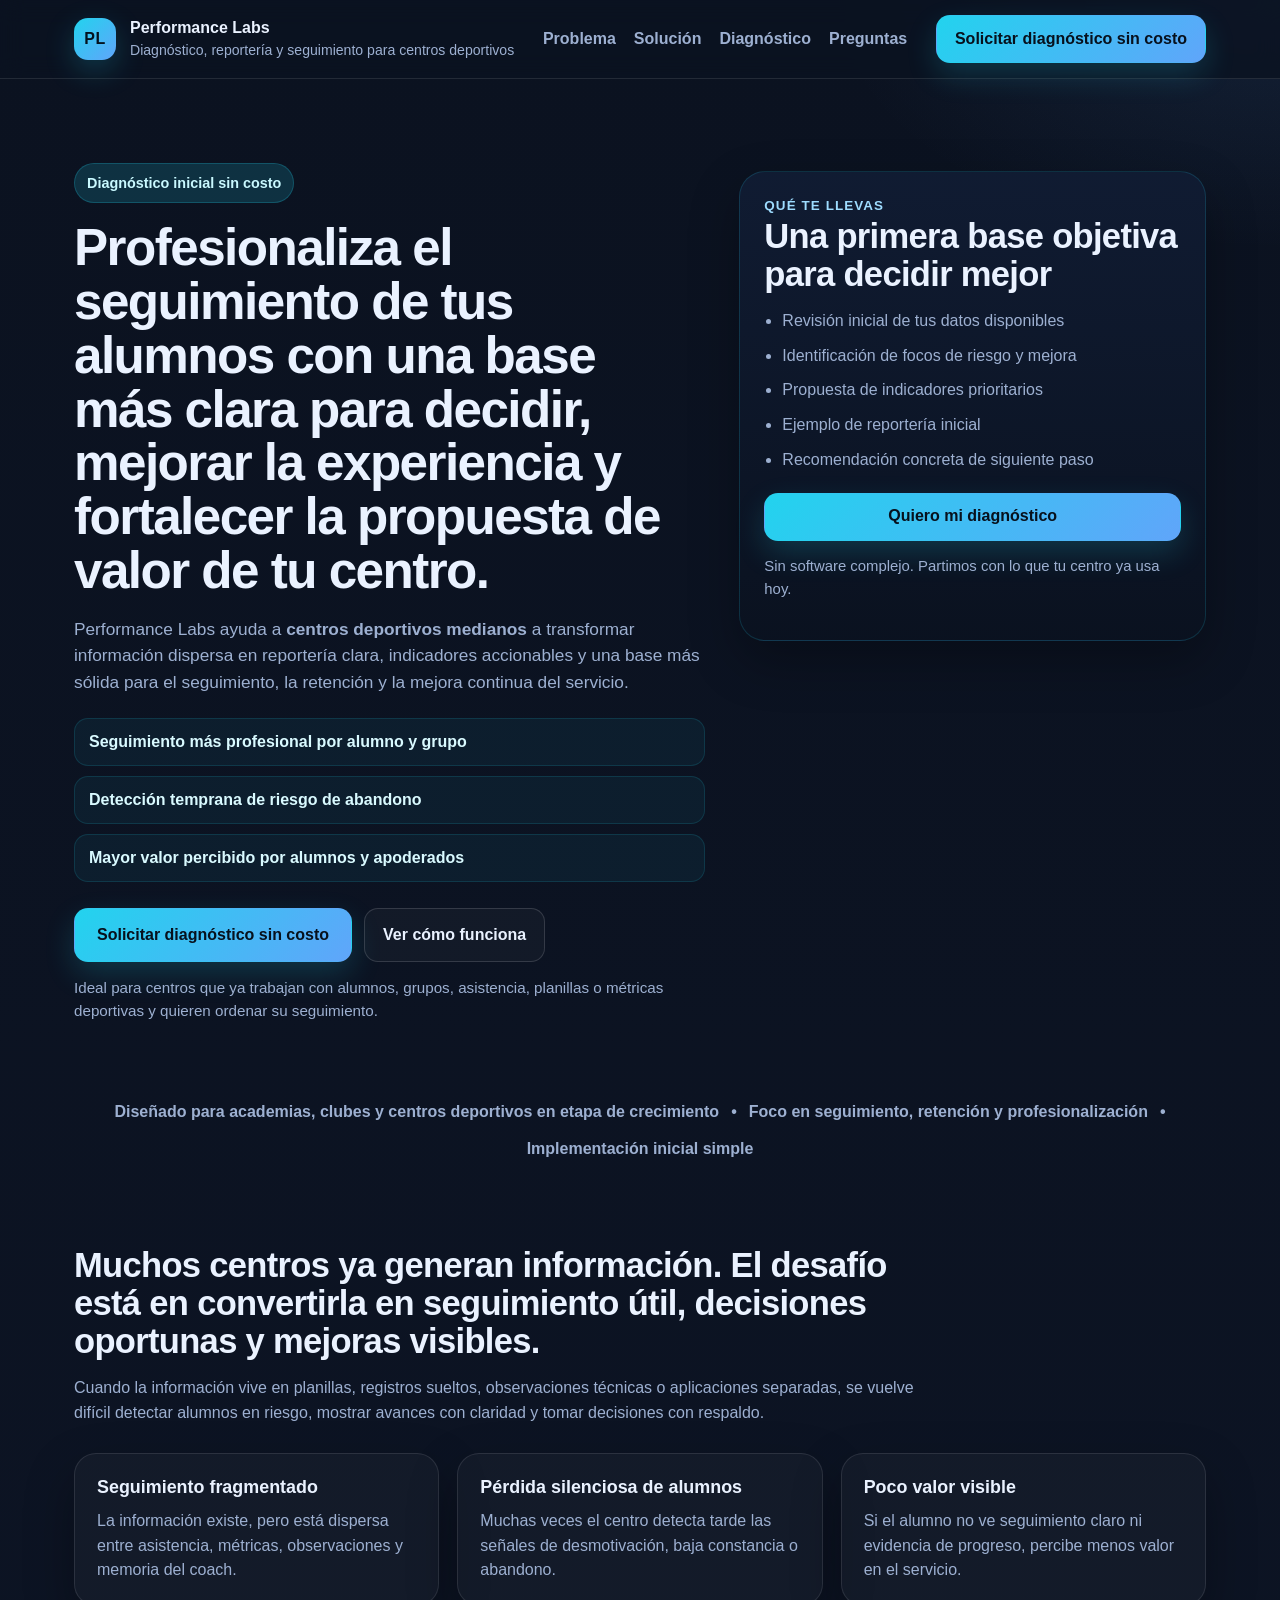
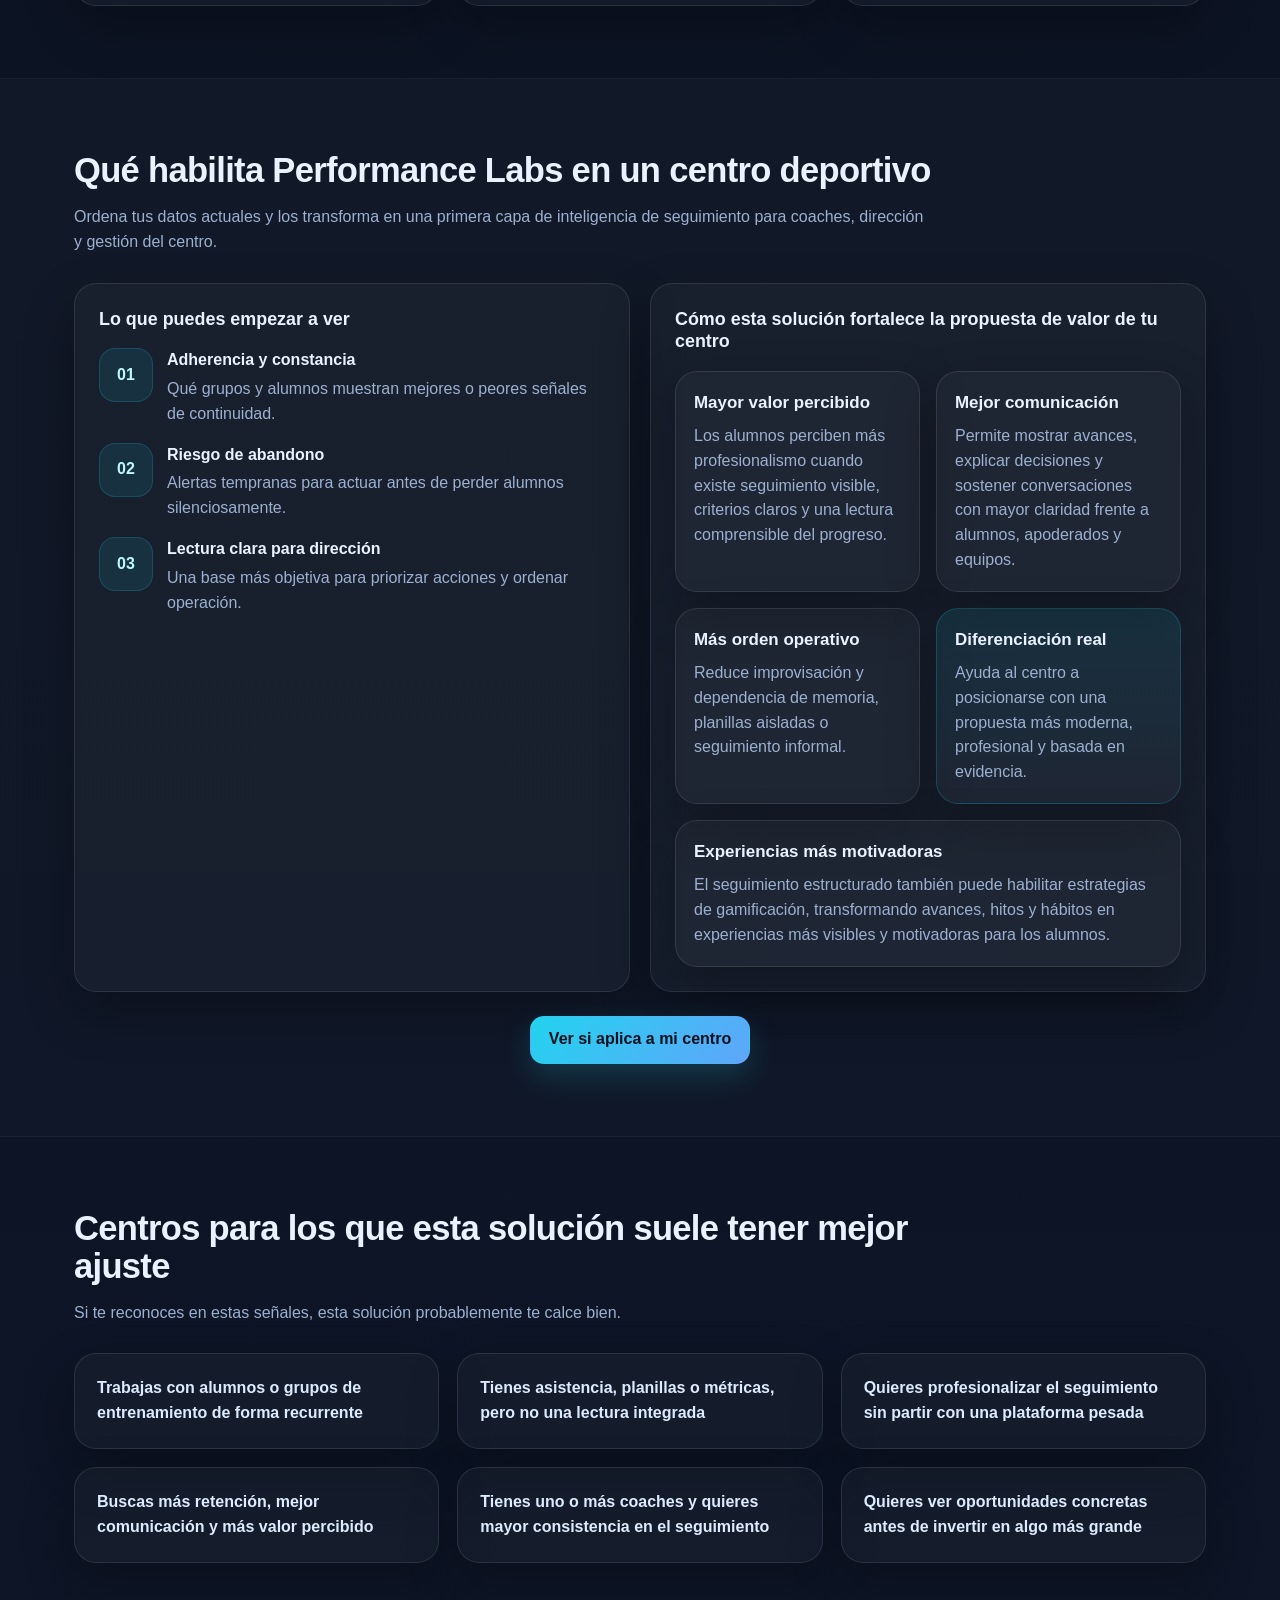
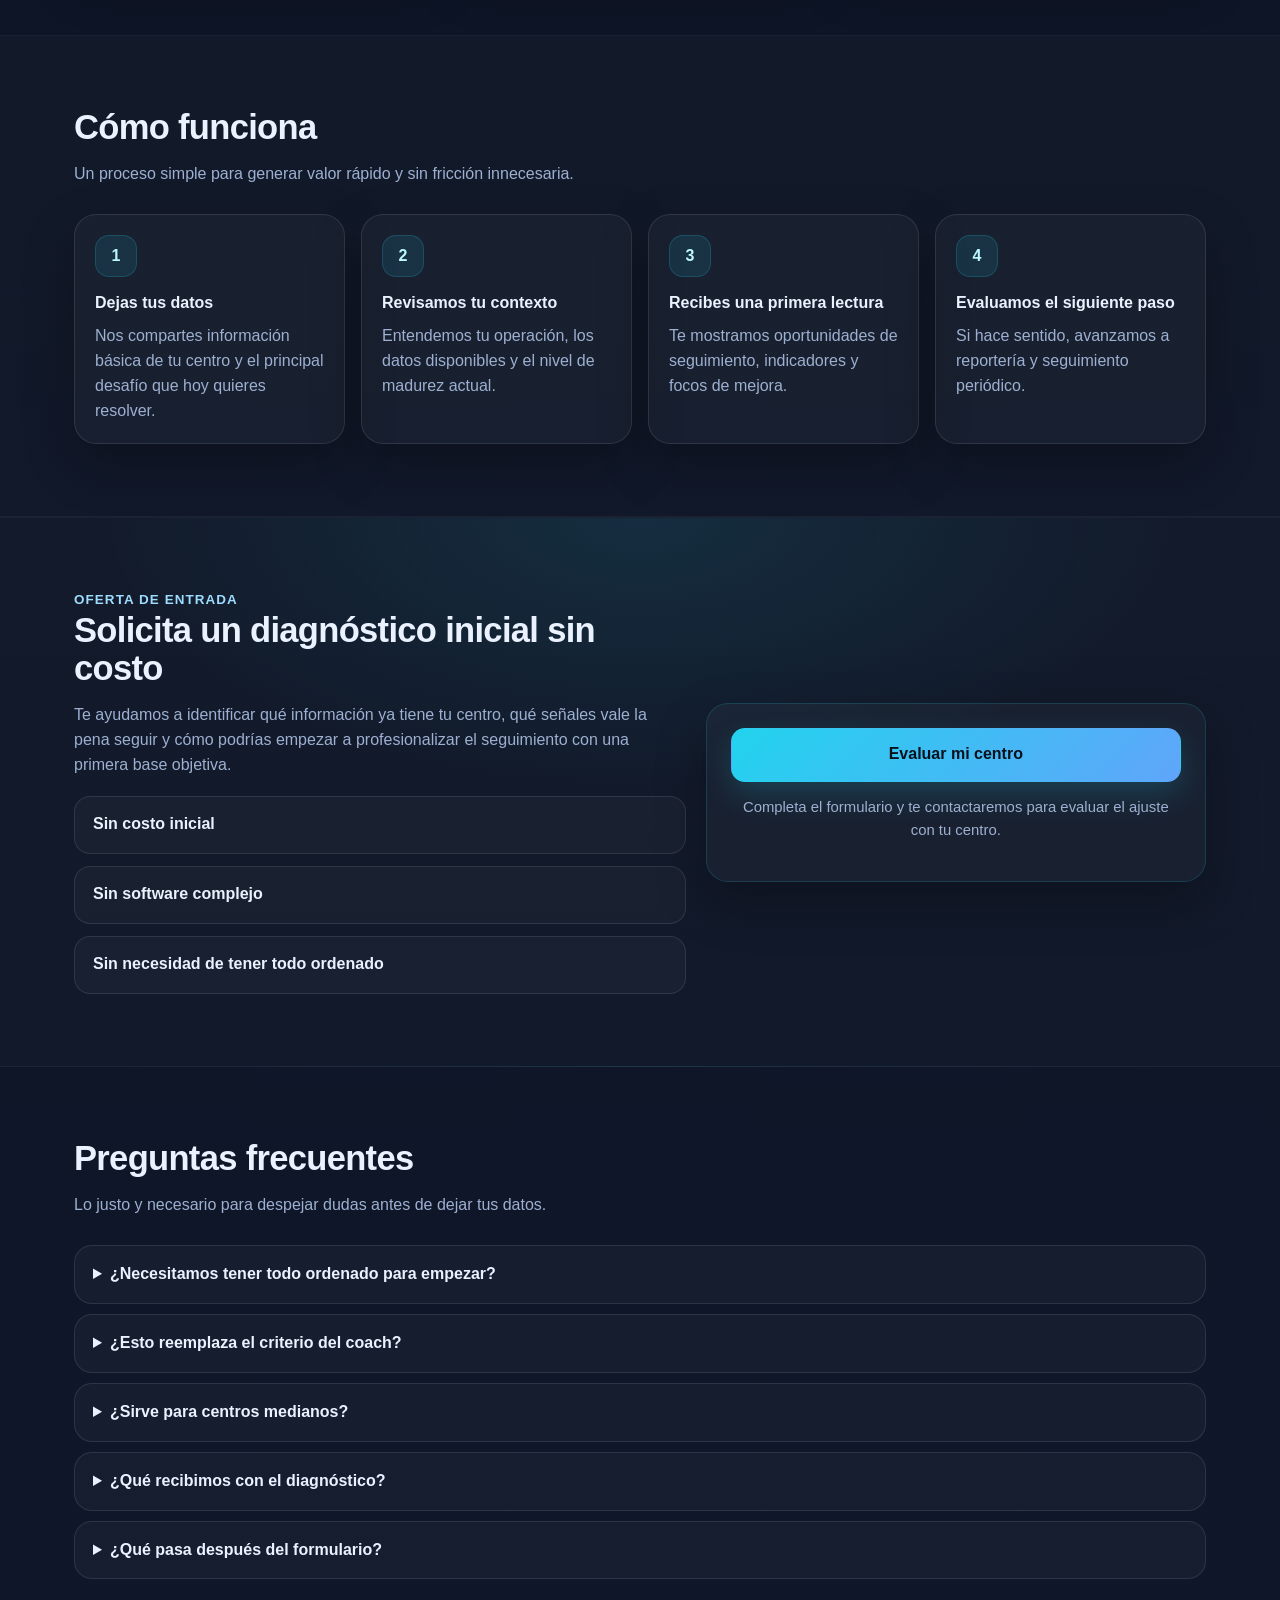
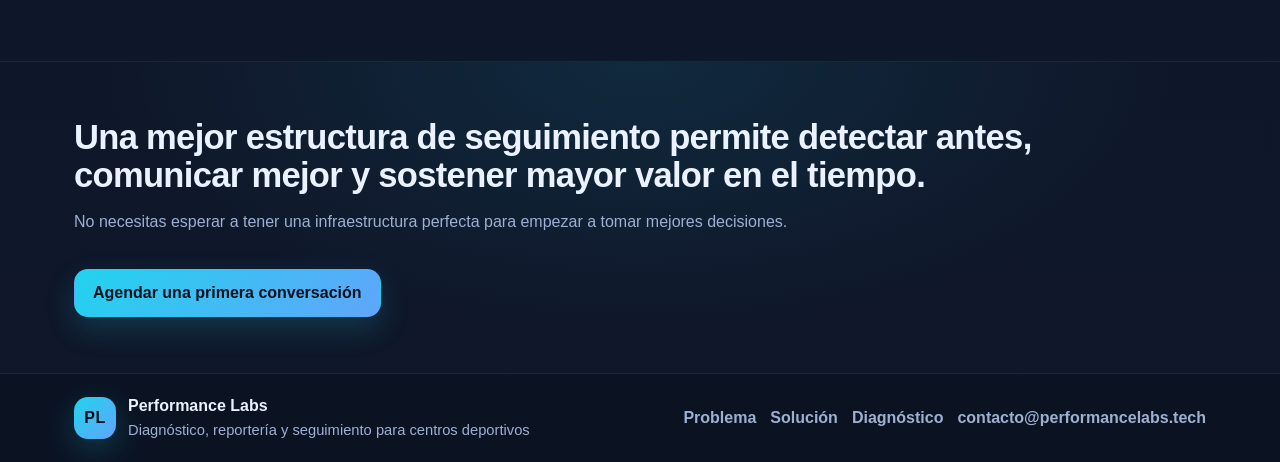
==== commit 3a2edd64: "Read y" ====
--- a/index.html
+++ b/index.html
@@ -4,12 +4,11 @@
   <meta charset="utf-8" />
   <meta name="viewport" content="width=device-width,initial-scale=1" />
   <title>Performance Labs | Diagnóstico sin costo para centros deportivos</title>
-  <meta name="description" content="Profesionaliza el seguimiento de tus alumnos con reportes claros, indicadores accionables y decisiones basadas en datos. Solicita un diagnóstico inicial sin costo para tu centro deportivo." />
+  <meta
+    name="description"
+    content="Profesionaliza el seguimiento de tus alumnos con reportería clara, indicadores accionables y una base más sólida para la mejora continua del servicio. Solicita un diagnóstico inicial sin costo."
+  />
   <meta name="theme-color" content="#0B1220" />
-  <meta property="og:title" content="Performance Labs | Diagnóstico sin costo para centros deportivos" />
-  <meta property="og:description" content="Convierte datos dispersos en seguimiento profesional, decisiones más claras y mayor valor percibido para tu centro deportivo." />
-  <meta property="og:type" content="website" />
-  <meta property="og:locale" content="es_CL" />
   <link rel="stylesheet" href="./styles.css" />
 </head>
 <body>
@@ -28,11 +27,18 @@
       <nav class="nav" aria-label="Navegación principal">
         <a href="#problema">Problema</a>
         <a href="#solucion">Solución</a>
-        <a href="#como-funciona">Cómo funciona</a>
+        <a href="#diagnostico">Diagnóstico</a>
         <a href="#preguntas">Preguntas</a>
       </nav>
 
-      <a class="btn btn--primary btn--nav js-lead-cta" href="https://forms.gle/Sb2u6RuwZ6XTGvu79" target="_blank" rel="noopener noreferrer" data-cta-location="header">Solicitar diagnóstico sin costo</a>
+      <a
+        class="btn btn--primary btn--nav"
+        href="https://forms.gle/Sb2u6RuwZ6XTGvu79"
+        target="_blank"
+        rel="noopener noreferrer"
+      >
+        Solicitar diagnóstico sin costo
+      </a>
     </div>
   </header>
 
@@ -41,8 +47,17 @@
       <div class="container hero__grid hero__grid--leadgen">
         <div class="hero__copy">
           <div class="badge">Diagnóstico inicial sin costo</div>
-          <h1>Profesionaliza el seguimiento de tus alumnos y detecta oportunidades de mejora con una primera lectura clara de tus datos.</h1>
-          <p class="lead">Performance Labs ayuda a <strong>centros deportivos medianos</strong> a convertir información dispersa en reportes claros, indicadores accionables y decisiones que mejoran el seguimiento, la retención y la percepción de valor del servicio.</p>
+
+          <h1>
+            Profesionaliza el seguimiento de tus alumnos con una base más clara para decidir,
+            mejorar la experiencia y fortalecer la propuesta de valor de tu centro.
+          </h1>
+
+          <p class="lead">
+            Performance Labs ayuda a <strong>centros deportivos medianos</strong> a transformar
+            información dispersa en reportería clara, indicadores accionables y una base más sólida
+            para el seguimiento, la retención y la mejora continua del servicio.
+          </p>
 
           <div class="hero-points">
             <div class="hero-point">Seguimiento más profesional por alumno y grupo</div>
@@ -51,11 +66,24 @@
           </div>
 
           <div class="cta">
-            <a class="btn btn--primary btn--large js-lead-cta" href="https://forms.gle/Sb2u6RuwZ6XTGvu79" target="_blank" rel="noopener noreferrer" data-cta-location="hero">Solicitar diagnóstico sin costo</a>
-            <a class="btn btn--ghost" href="#como-funciona">Ver cómo funciona</a>
+            <a
+              class="btn btn--primary btn--large"
+              href="https://forms.gle/Sb2u6RuwZ6XTGvu79"
+              target="_blank"
+              rel="noopener noreferrer"
+            >
+              Solicitar diagnóstico sin costo
+            </a>
+
+            <a class="btn btn--ghost" href="#como-funciona">
+              Ver cómo funciona
+            </a>
           </div>
 
-          <p class="hero__micro">Ideal para centros que ya trabajan con alumnos, grupos, asistencia, planillas o métricas deportivas y quieren ordenar su seguimiento sin partir con software complejo.</p>
+          <p class="hero__micro">
+            Ideal para centros que ya trabajan con alumnos, grupos, asistencia,
+            planillas o métricas deportivas y quieren ordenar su seguimiento.
+          </p>
         </div>
 
         <aside class="hero-lead-box" aria-label="Propuesta de valor del diagnóstico">
@@ -70,8 +98,18 @@
             <li>Recomendación concreta de siguiente paso</li>
           </ul>
 
-          <a class="btn btn--primary btn--full js-lead-cta" href="https://forms.gle/Sb2u6RuwZ6XTGvu79" target="_blank" rel="noopener noreferrer" data-cta-location="hero-box">Quiero mi diagnóstico</a>
-          <p class="lead-box__note">Sin software complejo. Partimos con lo que tu centro ya usa hoy.</p>
+          <a
+            class="btn btn--primary btn--full"
+            href="https://forms.gle/Sb2u6RuwZ6XTGvu79"
+            target="_blank"
+            rel="noopener noreferrer"
+          >
+            Quiero mi diagnóstico
+          </a>
+
+          <p class="lead-box__note">
+            Sin software complejo. Partimos con lo que tu centro ya usa hoy.
+          </p>
         </aside>
       </div>
     </section>
@@ -89,8 +127,11 @@
     <section id="problema" class="section">
       <div class="container">
         <div class="section__head">
-          <h2>Muchos centros tienen datos. El problema es que no los convierten en seguimiento útil.</h2>
-          <p class="muted">Cuando la información vive en planillas, registros sueltos, observaciones técnicas o apps separadas, se vuelve difícil detectar alumnos en riesgo, mostrar avances con claridad y tomar decisiones con respaldo.</p>
+          <h2>Muchos centros ya generan información. El desafío está en convertirla en seguimiento útil, decisiones oportunas y mejoras visibles.</h2>
+          <p class="muted">
+            Cuando la información vive en planillas, registros sueltos, observaciones técnicas o aplicaciones separadas,
+            se vuelve difícil detectar alumnos en riesgo, mostrar avances con claridad y tomar decisiones con respaldo.
+          </p>
         </div>
 
         <div class="pain-grid">
@@ -98,10 +139,12 @@
             <h3>Seguimiento fragmentado</h3>
             <p>La información existe, pero está dispersa entre asistencia, métricas, observaciones y memoria del coach.</p>
           </article>
+
           <article class="pain-card">
             <h3>Pérdida silenciosa de alumnos</h3>
             <p>Muchas veces el centro detecta tarde las señales de desmotivación, baja constancia o abandono.</p>
           </article>
+
           <article class="pain-card">
             <h3>Poco valor visible</h3>
             <p>Si el alumno no ve seguimiento claro ni evidencia de progreso, percibe menos valor en el servicio.</p>
@@ -113,13 +156,17 @@
     <section id="solucion" class="section section--soft">
       <div class="container">
         <div class="section__head">
-          <h2>Qué hace Performance Labs</h2>
-          <p class="muted">Ordena tus datos actuales y los transforma en una primera capa de inteligencia de seguimiento para coaches, dirección y gestión del centro.</p>
+          <h2>Qué habilita Performance Labs en un centro deportivo</h2>
+          <p class="muted">
+            Ordena tus datos actuales y los transforma en una primera capa de inteligencia de seguimiento
+            para coaches, dirección y gestión del centro.
+          </p>
         </div>
 
         <div class="solution-grid">
           <div class="solution-block">
             <h3>Lo que puedes empezar a ver</h3>
+
             <div class="bullet-list">
               <div class="bullet-item">
                 <div class="bullet-item__icon">01</div>
@@ -128,6 +175,7 @@
                   <div class="bullet-item__desc">Qué grupos y alumnos muestran mejores o peores señales de continuidad.</div>
                 </div>
               </div>
+
               <div class="bullet-item">
                 <div class="bullet-item__icon">02</div>
                 <div>
@@ -135,6 +183,7 @@
                   <div class="bullet-item__desc">Alertas tempranas para actuar antes de perder alumnos silenciosamente.</div>
                 </div>
               </div>
+
               <div class="bullet-item">
                 <div class="bullet-item__icon">03</div>
                 <div>
@@ -146,30 +195,46 @@
           </div>
 
           <div class="solution-block">
-            <h3>Por qué esto vende mejor tu servicio</h3>
-            <div class="card-grid">
+            <h3>Cómo esta solución fortalece la propuesta de valor de tu centro</h3>
+
+            <div class="card-grid card-grid--solution">
               <article class="card">
                 <div class="card__title">Mayor valor percibido</div>
-                <div class="card__desc">Los alumnos perciben más profesionalismo cuando hay seguimiento visible y criterio.</div>
+                <div class="card__desc">Los alumnos perciben más profesionalismo cuando existe seguimiento visible, criterios claros y una lectura comprensible del progreso.</div>
               </article>
+
               <article class="card">
                 <div class="card__title">Mejor comunicación</div>
-                <div class="card__desc">Permite mostrar avances y explicar decisiones con mucha más claridad.</div>
+                <div class="card__desc">Permite mostrar avances, explicar decisiones y sostener conversaciones con mayor claridad frente a alumnos, apoderados y equipos.</div>
               </article>
+
               <article class="card">
                 <div class="card__title">Más orden operativo</div>
-                <div class="card__desc">Reduce improvisación y dependencia de memoria o conversaciones sueltas.</div>
+                <div class="card__desc">Reduce improvisación y dependencia de memoria, planillas aisladas o seguimiento informal.</div>
               </article>
+
               <article class="card card--accent">
                 <div class="card__title">Diferenciación real</div>
-                <div class="card__desc">Te ayuda a verte más serio frente a centros que todavía operan sin reportería útil.</div>
+                <div class="card__desc">Ayuda al centro a posicionarse con una propuesta más moderna, profesional y basada en evidencia.</div>
+              </article>
+
+              <article class="card card--wide">
+                <div class="card__title">Experiencias más motivadoras</div>
+                <div class="card__desc">El seguimiento estructurado también puede habilitar estrategias de gamificación, transformando avances, hitos y hábitos en experiencias más visibles y motivadoras para los alumnos.</div>
               </article>
             </div>
           </div>
         </div>
 
         <div class="inline-cta">
-          <a class="btn btn--primary js-lead-cta" href="https://forms.gle/Sb2u6RuwZ6XTGvu79" target="_blank" rel="noopener noreferrer" data-cta-location="mid-solution">Solicitar diagnóstico sin costo</a>
+          <a
+            class="btn btn--primary"
+            href="https://forms.gle/Sb2u6RuwZ6XTGvu79"
+            target="_blank"
+            rel="noopener noreferrer"
+          >
+            Ver si aplica a mi centro
+          </a>
         </div>
       </div>
     </section>
@@ -177,8 +242,10 @@
     <section class="section">
       <div class="container">
         <div class="section__head">
-          <h2>Ideal para centros que hoy están en este punto</h2>
-          <p class="muted">Si te reconoces en estas señales, esta solución probablemente te calce bien.</p>
+          <h2>Centros para los que esta solución suele tener mejor ajuste</h2>
+          <p class="muted">
+            Si te reconoces en estas señales, esta solución probablemente te calce bien.
+          </p>
         </div>
 
         <div class="fit-grid">
@@ -196,25 +263,30 @@
       <div class="container">
         <div class="section__head">
           <h2>Cómo funciona</h2>
-          <p class="muted">Un proceso simple para generar valor rápido y sin fricción innecesaria.</p>
+          <p class="muted">
+            Un proceso simple para generar valor rápido y sin fricción innecesaria.
+          </p>
         </div>
 
         <div class="steps">
           <article class="step">
             <div class="step__num">1</div>
             <div class="step__title">Dejas tus datos</div>
-            <div class="step__desc">Nos compartes información básica de tu centro y el principal problema que hoy quieres resolver.</div>
-          </article>
+            <div class="step__desc">Nos compartes información básica de tu centro y el principal desafío que hoy quieres resolver.</div>
+          </article>
+
           <article class="step">
             <div class="step__num">2</div>
             <div class="step__title">Revisamos tu contexto</div>
             <div class="step__desc">Entendemos tu operación, los datos disponibles y el nivel de madurez actual.</div>
           </article>
+
           <article class="step">
             <div class="step__num">3</div>
             <div class="step__title">Recibes una primera lectura</div>
             <div class="step__desc">Te mostramos oportunidades de seguimiento, indicadores y focos de mejora.</div>
           </article>
+
           <article class="step">
             <div class="step__num">4</div>
             <div class="step__title">Evaluamos el siguiente paso</div>
@@ -229,7 +301,11 @@
         <div class="diagnostic-hero__copy">
           <div class="diagnostic-box__kicker">Oferta de entrada</div>
           <h2>Solicita un diagnóstico inicial sin costo</h2>
-          <p class="muted">Te ayudamos a identificar qué información ya tiene tu centro, qué señales vale la pena seguir y cómo podrías empezar a profesionalizar el seguimiento con una primera base objetiva.</p>
+          <p class="muted">
+            Te ayudamos a identificar qué información ya tiene tu centro, qué señales vale la pena seguir
+            y cómo podrías empezar a profesionalizar el seguimiento con una primera base objetiva.
+          </p>
+
           <div class="diagnostic-list diagnostic-list--compact">
             <div class="diagnostic-item">Sin costo inicial</div>
             <div class="diagnostic-item">Sin software complejo</div>
@@ -238,8 +314,18 @@
         </div>
 
         <div class="diagnostic-hero__cta">
-          <a class="btn btn--primary btn--large btn--full js-lead-cta" href="https://forms.gle/Sb2u6RuwZ6XTGvu79" target="_blank" rel="noopener noreferrer" data-cta-location="diagnostic-section">Solicitar diagnóstico sin costo</a>
-          <p class="lead-box__note lead-box__note--center">Completa el formulario y te contactaremos para evaluar el ajuste con tu centro.</p>
+          <a
+            class="btn btn--primary btn--large btn--full"
+            href="https://forms.gle/Sb2u6RuwZ6XTGvu79"
+            target="_blank"
+            rel="noopener noreferrer"
+          >
+            Evaluar mi centro
+          </a>
+
+          <p class="lead-box__note lead-box__note--center">
+            Completa el formulario y te contactaremos para evaluar el ajuste con tu centro.
+          </p>
         </div>
       </div>
     </section>
@@ -248,25 +334,32 @@
       <div class="container">
         <div class="section__head">
           <h2>Preguntas frecuentes</h2>
-          <p class="muted">Lo justo y necesario para despejar dudas antes de dejar tus datos.</p>
-        </div>
+          <p class="muted">
+            Lo justo y necesario para despejar dudas antes de dejar tus datos.
+          </p>
+        </div>
+
         <div class="faq">
           <details>
             <summary>¿Necesitamos tener todo ordenado para empezar?</summary>
             <div class="faq__body">No. Podemos partir con planillas, asistencia, métricas y registros simples.</div>
           </details>
+
           <details>
             <summary>¿Esto reemplaza el criterio del coach?</summary>
             <div class="faq__body">No. Lo complementa con mayor claridad, estructura y respaldo para decidir mejor.</div>
           </details>
+
           <details>
             <summary>¿Sirve para centros medianos?</summary>
-            <div class="faq__body">Sí. Está pensado especialmente para centros que están creciendo y necesitan más estructura.</div>
+            <div class="faq__body">Sí. Está pensado especialmente para centros que están creciendo y necesitan más estructura de seguimiento.</div>
           </details>
+
           <details>
             <summary>¿Qué recibimos con el diagnóstico?</summary>
             <div class="faq__body">Una primera lectura de tus datos, focos de mejora, indicadores prioritarios y una recomendación concreta de siguiente paso.</div>
           </details>
+
           <details>
             <summary>¿Qué pasa después del formulario?</summary>
             <div class="faq__body">Revisamos la información enviada y te contactamos para evaluar el ajuste y los próximos pasos.</div>
@@ -278,11 +371,21 @@
     <section class="final">
       <div class="container final__grid">
         <div>
-          <h2>Mientras antes ordenes tu seguimiento, antes podrás detectar fugas y mostrar más valor.</h2>
-          <p class="muted">No necesitas esperar a tener una infraestructura perfecta para empezar a tomar mejores decisiones.</p>
-        </div>
+          <h2>Una mejor estructura de seguimiento permite detectar antes, comunicar mejor y sostener mayor valor en el tiempo.</h2>
+          <p class="muted">
+            No necesitas esperar a tener una infraestructura perfecta para empezar a tomar mejores decisiones.
+          </p>
+        </div>
+
         <div class="final__cta">
-          <a class="btn btn--primary js-lead-cta" href="https://forms.gle/Sb2u6RuwZ6XTGvu79" target="_blank" rel="noopener noreferrer" data-cta-location="final">Solicitar diagnóstico sin costo</a>
+          <a
+            class="btn btn--primary"
+            href="https://forms.gle/Sb2u6RuwZ6XTGvu79"
+            target="_blank"
+            rel="noopener noreferrer"
+          >
+            Agendar una primera conversación
+          </a>
         </div>
       </div>
     </section>
@@ -297,6 +400,7 @@
           <div class="muted muted--small">Diagnóstico, reportería y seguimiento para centros deportivos</div>
         </div>
       </div>
+
       <div class="footer__right">
         <a href="#problema">Problema</a>
         <a href="#solucion">Solución</a>
--- a/styles.css
+++ b/styles.css
@@ -1,4 +1,3 @@
-
 :root{
   --bg:#0B1220;
   --bg-soft:#101A2F;
@@ -31,118 +30,551 @@
 }
 
 a{color:inherit;text-decoration:none}
+img{max-width:100%;display:block}
 .container{max-width:var(--max);margin:0 auto;padding:0 24px}
-.skip{position:absolute;left:-9999px;top:auto}
-.skip:focus{left:16px;top:16px;z-index:999;background:#fff;color:#000;padding:10px 12px;border-radius:10px}
-
-.topbar{position:sticky;top:0;z-index:40;backdrop-filter:blur(12px);background:rgba(11,18,32,.78);border-bottom:1px solid var(--line)}
-.topbar__inner{display:flex;align-items:center;justify-content:space-between;gap:20px;min-height:78px}
-.brand{display:flex;align-items:center;gap:14px}
+.skip{
+  position:absolute;
+  left:-9999px;
+  top:auto;
+}
+.skip:focus{
+  left:16px;
+  top:16px;
+  z-index:999;
+  background:#fff;
+  color:#000;
+  padding:10px 12px;
+  border-radius:10px;
+}
+
+.topbar{
+  position:sticky;
+  top:0;
+  z-index:40;
+  backdrop-filter:blur(12px);
+  background:rgba(11,18,32,.78);
+  border-bottom:1px solid var(--line);
+}
+.topbar__inner{
+  display:flex;
+  align-items:center;
+  justify-content:space-between;
+  gap:20px;
+  min-height:78px;
+}
+
+.brand{
+  display:flex;
+  align-items:center;
+  gap:14px;
+}
 .brand--link{min-width:0}
-.brand__mark,.footer__mark{width:42px;height:42px;border-radius:14px;display:grid;place-items:center;font-weight:900;letter-spacing:.04em;color:#04111D;background:linear-gradient(135deg, var(--cyan), var(--blue));box-shadow:0 10px 30px rgba(34,211,238,.22)}
-.brand__name{font-size:1rem;font-weight:900}
-.brand__tag{font-size:.88rem;color:var(--muted)}
-.nav{display:flex;align-items:center;gap:18px}
-.nav a{color:var(--muted);font-weight:700}
+.brand__mark,
+.footer__mark{
+  width:42px;
+  height:42px;
+  border-radius:14px;
+  display:grid;
+  place-items:center;
+  font-weight:900;
+  letter-spacing:.04em;
+  color:#04111D;
+  background:linear-gradient(135deg, var(--cyan), var(--blue));
+  box-shadow:0 10px 30px rgba(34,211,238,.22);
+}
+.brand__name{
+  font-size:1rem;
+  font-weight:900;
+}
+.brand__tag{
+  font-size:.88rem;
+  color:var(--muted);
+}
+.nav{
+  display:flex;
+  align-items:center;
+  gap:18px;
+}
+.nav a{
+  color:var(--muted);
+  font-weight:700;
+}
 .nav a:hover{color:var(--text)}
-.topbar--landing .nav a{font-size:.95rem}
-
-.btn{display:inline-flex;align-items:center;justify-content:center;gap:10px;min-height:48px;padding:0 18px;border-radius:14px;border:1px solid transparent;font-weight:800;transition:.2s ease}
-.btn--primary{background:linear-gradient(135deg, var(--cyan), var(--blue));color:#07111D;box-shadow:0 12px 30px rgba(34,211,238,.18)}
-.btn--primary:hover{transform:translateY(-1px);box-shadow:0 18px 38px rgba(34,211,238,.22)}
-.btn--ghost{border-color:var(--line-2);background:rgba(255,255,255,.03);color:var(--text)}
-.btn--ghost:hover{border-color:rgba(34,211,238,.44);background:rgba(34,211,238,.06)}
+
+.btn{
+  display:inline-flex;
+  align-items:center;
+  justify-content:center;
+  gap:10px;
+  min-height:48px;
+  padding:0 18px;
+  border-radius:14px;
+  border:1px solid transparent;
+  font-weight:800;
+  transition:.2s ease;
+}
+.btn--primary{
+  background:linear-gradient(135deg, var(--cyan), var(--blue));
+  color:#07111D;
+  box-shadow:0 12px 30px rgba(34,211,238,.18);
+}
+.btn--primary:hover{
+  transform:translateY(-1px);
+  box-shadow:0 18px 38px rgba(34,211,238,.22);
+}
+.btn--ghost{
+  border-color:var(--line-2);
+  background:rgba(255,255,255,.03);
+  color:var(--text);
+}
+.btn--ghost:hover{
+  border-color:rgba(34,211,238,.44);
+  background:rgba(34,211,238,.06);
+}
 .btn--nav{white-space:nowrap}
-.btn--large{min-height:54px;padding:0 22px}
-.btn--full{width:100%}
-
-.hero{padding:84px 0 44px}
-.hero__grid{display:grid;grid-template-columns:1.15fr .85fr;gap:34px;align-items:start}
-.badge{display:inline-flex;align-items:center;gap:10px;padding:8px 12px;border-radius:999px;background:var(--cyan-soft);border:1px solid rgba(34,211,238,.22);color:#C9F9FF;font-size:.9rem;font-weight:800;margin-bottom:18px}
+.btn--large{
+  min-height:54px;
+  padding:0 22px;
+}
+.btn--full{
+  width:100%;
+}
+
+.hero{
+  padding:72px 0 44px;
+}
+.hero--leadgen{
+  padding-top:84px;
+}
+.hero__grid{
+  display:grid;
+  grid-template-columns:1.05fr .95fr;
+  gap:34px;
+  align-items:center;
+}
+.hero__grid--leadgen{
+  grid-template-columns:1.15fr .85fr;
+  align-items:start;
+}
+.badge{
+  display:inline-flex;
+  align-items:center;
+  gap:10px;
+  padding:8px 12px;
+  border-radius:999px;
+  background:var(--cyan-soft);
+  border:1px solid rgba(34,211,238,.22);
+  color:#C9F9FF;
+  font-size:.9rem;
+  font-weight:800;
+  margin-bottom:18px;
+}
 h1,h2,h3{margin:0}
-h1{font-size:clamp(2.2rem, 4vw, 3.8rem);line-height:1.05;letter-spacing:-.03em}
-h2{font-size:clamp(1.65rem, 2.7vw, 2.45rem);line-height:1.1;letter-spacing:-.02em}
-h3{font-size:1.12rem;line-height:1.25}
-.lead{margin:18px 0 0;color:var(--muted);font-size:1.08rem;max-width:760px}
-.hero__micro{margin-top:14px;color:var(--muted);font-size:.95rem}
-.cta{display:flex;flex-wrap:wrap;gap:12px;margin-top:26px}
-.hero-points{display:grid;gap:10px;margin-top:22px}
-.hero-point{min-height:48px;display:flex;align-items:center;padding:0 14px;border:1px solid rgba(34,211,238,.14);background:rgba(34,211,238,.06);border-radius:14px;color:#D9FAFF;font-weight:750}
-.hero-lead-box{border:1px solid rgba(34,211,238,.16);background:linear-gradient(180deg, rgba(17,28,51,.94), rgba(11,18,32,.92));border-radius:26px;box-shadow:var(--shadow);padding:24px;position:relative;top:8px}
-.lead-box__kicker,.diagnostic-box__kicker,.case-box__label,.card__kicker{color:#9EDCFF;font-size:.84rem;font-weight:900;text-transform:uppercase;letter-spacing:.08em}
-.lead-box__list{margin:16px 0 20px;padding-left:18px;color:var(--muted)}
-.lead-box__list li+li{margin-top:10px}
-.lead-box__note{margin-top:14px;color:var(--muted);font-size:.93rem}
-.lead-box__note--center{text-align:center}
-
-.section{padding:72px 0}
-.section--tight{padding-top:18px}
-.section--soft{background:linear-gradient(180deg, rgba(255,255,255,.02), rgba(255,255,255,.01));border-top:1px solid rgba(255,255,255,.04);border-bottom:1px solid rgba(255,255,255,.04)}
-.section__head{max-width:860px;margin-bottom:28px}
-.muted{color:var(--muted)}
-.muted--small{font-size:.92rem}
-
-.social-proof-strip{padding:18px 0 12px}
-.social-proof-strip__inner{display:flex;justify-content:center;gap:12px;flex-wrap:wrap;color:var(--muted);font-weight:700;text-align:center}
-
-.pain-grid,.fit-grid,.steps{display:grid;grid-template-columns:repeat(3,minmax(0,1fr));gap:18px}
-.pain-card,.fit-card,.mini-card,.deep-card,.card,.step,.diagnostic-box,.case-box,.solution-block,.quote-box,.diagnostic-hero__cta{border:1px solid var(--line);background:rgba(255,255,255,.03);border-radius:var(--radius);box-shadow:var(--shadow)}
-.pain-card,.fit-card,.step,.solution-block,.diagnostic-hero__cta{padding:22px}
-.pain-card h3{margin-bottom:10px}
-.pain-card p{margin:0;color:var(--muted)}
-.fit-card{font-weight:760;color:#DDEBFF}
-
-.solution-grid{display:grid;grid-template-columns:1fr 1fr;gap:20px}
-.bullet-list{display:grid;gap:16px;margin-top:18px}
-.bullet-item{display:grid;grid-template-columns:54px 1fr;gap:14px;align-items:flex-start}
-.bullet-item__icon{width:54px;height:54px;display:grid;place-items:center;border-radius:16px;font-weight:900;color:#BDF8FF;background:rgba(34,211,238,.10);border:1px solid rgba(34,211,238,.18)}
-.bullet-item__title{font-weight:850;margin-bottom:4px}
-.bullet-item__desc{color:var(--muted)}
-.card-grid{display:grid;grid-template-columns:1fr 1fr;gap:16px;margin-top:18px}
-.card{padding:18px}
-.card__title{margin-top:8px;font-size:1.06rem;font-weight:900}
-.card__desc{margin-top:8px;color:var(--muted)}
-.card--accent{background:linear-gradient(180deg, rgba(34,211,238,.10), rgba(255,255,255,.03));border-color:rgba(34,211,238,.20)}
-.inline-cta{margin-top:24px;display:flex;justify-content:center}
-
-.steps{grid-template-columns:repeat(4,minmax(0,1fr))}
-.step__num{width:42px;height:42px;display:grid;place-items:center;border-radius:14px;background:rgba(34,211,238,.10);border:1px solid rgba(34,211,238,.18);color:#BDF8FF;font-weight:900}
-.step__title{margin-top:14px;font-weight:900}
-.step__desc{margin-top:8px;color:var(--muted)}
-
-.section--diagnostic-cta{background:radial-gradient(900px 450px at 50% 0%, rgba(34,211,238,.10), transparent 60%), linear-gradient(180deg, rgba(255,255,255,.02), rgba(255,255,255,.01));border-top:1px solid rgba(255,255,255,.04);border-bottom:1px solid rgba(255,255,255,.04)}
-.diagnostic-hero{display:grid;grid-template-columns:1.1fr .9fr;gap:20px;align-items:center}
-.diagnostic-list{display:grid;gap:12px}
-.diagnostic-list--compact{margin-top:18px}
-.diagnostic-item{min-height:58px;display:flex;align-items:center;padding:0 18px;border-radius:16px;border:1px solid var(--line);background:rgba(255,255,255,.03);font-weight:750}
-
-.faq details{border-radius:18px;border:1px solid var(--line);background:rgba(255,255,255,.03);padding:16px 18px;margin:10px 0}
-.faq summary{cursor:pointer;font-weight:850}
-.faq__body{color:var(--muted);margin-top:10px}
-
-.final{padding:56px 0;border-top:1px solid rgba(255,255,255,.06);background:radial-gradient(900px 450px at 50% 0%, rgba(34,211,238,.10), transparent 60%)}
-.final__grid{display:flex;align-items:center;justify-content:space-between;gap:18px;flex-wrap:wrap}
-.final__cta{display:flex;gap:12px;flex-wrap:wrap}
-
-.footer{border-top:1px solid rgba(255,255,255,.08);padding:20px 0;background:rgba(11,18,32,.72)}
-.footer__inner{display:flex;align-items:center;justify-content:space-between;gap:18px;flex-wrap:wrap}
-.footer__left{display:flex;align-items:center;gap:12px}
-.footer__brand{font-weight:900}
-.footer__right{display:flex;flex-wrap:wrap;gap:14px}
-.footer__right a{color:var(--muted);font-weight:700}
+h1{
+  font-size:clamp(2.2rem, 4vw, 3.8rem);
+  line-height:1.05;
+  letter-spacing:-.03em;
+}
+h2{
+  font-size:clamp(1.65rem, 2.7vw, 2.45rem);
+  line-height:1.1;
+  letter-spacing:-.02em;
+}
+h3{
+  font-size:1.12rem;
+  line-height:1.25;
+}
+.lead{
+  margin:18px 0 0;
+  color:var(--muted);
+  font-size:1.08rem;
+  max-width:760px;
+}
+.hero__micro{
+  margin-top:14px;
+  color:var(--muted);
+  font-size:.95rem;
+}
+.cta{
+  display:flex;
+  flex-wrap:wrap;
+  gap:12px;
+  margin-top:26px;
+}
+.hero-points{
+  display:grid;
+  gap:10px;
+  margin-top:22px;
+}
+.hero-point{
+  min-height:48px;
+  display:flex;
+  align-items:center;
+  padding:0 14px;
+  border:1px solid rgba(34,211,238,.14);
+  background:rgba(34,211,238,.06);
+  border-radius:14px;
+  color:#D9FAFF;
+  font-weight:750;
+}
+.hero-lead-box{
+  border:1px solid rgba(34,211,238,.16);
+  background:linear-gradient(180deg, rgba(17,28,51,.94), rgba(11,18,32,.92));
+  border-radius:26px;
+  box-shadow:var(--shadow);
+  padding:24px;
+  position:relative;
+  top:8px;
+}
+.lead-box__kicker,
+.diagnostic-box__kicker,
+.case-box__label{
+  color:#9EDCFF;
+  font-size:.84rem;
+  font-weight:900;
+  text-transform:uppercase;
+  letter-spacing:.08em;
+}
+.lead-box__list{
+  margin:16px 0 20px;
+  padding-left:18px;
+  color:var(--muted);
+}
+.lead-box__list li + li{
+  margin-top:10px;
+}
+.lead-box__note{
+  margin-top:14px;
+  color:var(--muted);
+  font-size:.93rem;
+}
+.lead-box__note--center{
+  text-align:center;
+}
+
+.section{
+  padding:72px 0;
+}
+.section--tight{padding-top:38px}
+.section--soft,
+.section--diagnostic-cta{
+  background:linear-gradient(180deg, rgba(255,255,255,.02), rgba(255,255,255,.01));
+  border-top:1px solid rgba(255,255,255,.04);
+  border-bottom:1px solid rgba(255,255,255,.04);
+}
+.section--diagnostic-cta{
+  background:
+    radial-gradient(900px 450px at 50% 0%, rgba(34,211,238,.10), transparent 60%),
+    linear-gradient(180deg, rgba(255,255,255,.02), rgba(255,255,255,.01));
+}
+.section__head{
+  max-width:860px;
+  margin-bottom:28px;
+}
+.muted{
+  color:var(--muted);
+}
+.muted--small{
+  font-size:.92rem;
+}
+.social-proof-strip{
+  padding:18px 0 12px;
+}
+.social-proof-strip__inner{
+  display:flex;
+  justify-content:center;
+  gap:12px;
+  flex-wrap:wrap;
+  color:var(--muted);
+  font-weight:700;
+  text-align:center;
+}
+
+.pain-grid,
+.fit-grid,
+.deep-grid{
+  display:grid;
+  grid-template-columns:repeat(3,minmax(0,1fr));
+  gap:18px;
+}
+.pain-card,
+.fit-card,
+.mini-card,
+.deep-card,
+.card,
+.step,
+.diagnostic-box,
+.case-box,
+.solution-block,
+.quote-box,
+.diagnostic-hero__cta{
+  border:1px solid var(--line);
+  background:rgba(255,255,255,.03);
+  border-radius:var(--radius);
+  box-shadow:var(--shadow);
+}
+.pain-card,
+.fit-card,
+.mini-card,
+.deep-card{
+  padding:22px;
+}
+.pain-card h3,
+.mini-card h3,
+.deep-card h3{
+  margin-bottom:10px;
+}
+.pain-card p,
+.mini-card p,
+.deep-card p{
+  margin:0;
+  color:var(--muted);
+}
+.fit-card{
+  font-weight:760;
+  color:#DDEBFF;
+}
+
+.solution-grid{
+  display:grid;
+  grid-template-columns:1fr 1fr;
+  gap:20px;
+}
+.solution-block{
+  padding:24px;
+}
+.bullet-list{
+  display:grid;
+  gap:16px;
+  margin-top:18px;
+}
+.bullet-item{
+  display:grid;
+  grid-template-columns:54px 1fr;
+  gap:14px;
+  align-items:flex-start;
+}
+.bullet-item__icon{
+  width:54px;
+  height:54px;
+  display:grid;
+  place-items:center;
+  border-radius:16px;
+  font-weight:900;
+  color:#BDF8FF;
+  background:rgba(34,211,238,.10);
+  border:1px solid rgba(34,211,238,.18);
+}
+.bullet-item__title{
+  font-weight:850;
+  margin-bottom:4px;
+}
+.bullet-item__desc{
+  color:var(--muted);
+}
+.card-grid{
+  display:grid;
+  grid-template-columns:1fr 1fr;
+  gap:16px;
+  margin-top:18px;
+}
+.card-grid--solution .card--wide{
+  grid-column:1 / -1;
+}
+.card{
+  padding:18px;
+}
+.card__title{
+  font-size:1.06rem;
+  font-weight:900;
+}
+.card__desc{
+  margin-top:8px;
+  color:var(--muted);
+}
+.card--accent{
+  background:linear-gradient(180deg, rgba(34,211,238,.10), rgba(255,255,255,.03));
+  border-color:rgba(34,211,238,.20);
+}
+.inline-cta{
+  margin-top:24px;
+  display:flex;
+  justify-content:center;
+}
+
+.steps{
+  display:grid;
+  grid-template-columns:repeat(4, minmax(0,1fr));
+  gap:16px;
+}
+.step{
+  padding:20px;
+}
+.step__num{
+  width:42px;
+  height:42px;
+  display:grid;
+  place-items:center;
+  border-radius:14px;
+  background:rgba(34,211,238,.10);
+  border:1px solid rgba(34,211,238,.18);
+  color:#BDF8FF;
+  font-weight:900;
+}
+.step__title{
+  margin-top:14px;
+  font-weight:900;
+}
+.step__desc{
+  margin-top:8px;
+  color:var(--muted);
+}
+
+.diagnostic-hero{
+  display:grid;
+  grid-template-columns:1.1fr .9fr;
+  gap:20px;
+  align-items:center;
+}
+.diagnostic-list{
+  display:grid;
+  gap:12px;
+}
+.diagnostic-list--compact{
+  margin-top:18px;
+}
+.diagnostic-item{
+  min-height:58px;
+  display:flex;
+  align-items:center;
+  padding:0 18px;
+  border-radius:16px;
+  border:1px solid var(--line);
+  background:rgba(255,255,255,.03);
+  font-weight:750;
+}
+.diagnostic-hero__cta{
+  padding:24px;
+  border-color:rgba(34,211,238,.16);
+}
+
+.faq details{
+  border-radius:18px;
+  border:1px solid var(--line);
+  background:rgba(255,255,255,.03);
+  padding:16px 18px;
+  margin:10px 0;
+}
+.faq summary{
+  cursor:pointer;
+  font-weight:850;
+}
+.faq__body{
+  color:var(--muted);
+  margin-top:10px;
+}
+
+.final{
+  padding:56px 0;
+  border-top:1px solid rgba(255,255,255,.06);
+  background:
+    radial-gradient(900px 450px at 50% 0%, rgba(34,211,238,.10), transparent 60%);
+}
+.final__grid{
+  display:flex;
+  align-items:center;
+  justify-content:space-between;
+  gap:18px;
+  flex-wrap:wrap;
+}
+.final__cta{
+  display:flex;
+  gap:12px;
+  flex-wrap:wrap;
+}
+
+.footer{
+  border-top:1px solid rgba(255,255,255,.08);
+  padding:20px 0;
+  background:rgba(11,18,32,.72);
+}
+.footer__inner{
+  display:flex;
+  align-items:center;
+  justify-content:space-between;
+  gap:18px;
+  flex-wrap:wrap;
+}
+.footer__left{
+  display:flex;
+  align-items:center;
+  gap:12px;
+}
+.footer__brand{
+  font-weight:900;
+}
+.footer__right{
+  display:flex;
+  flex-wrap:wrap;
+  gap:14px;
+}
+.footer__right a{
+  color:var(--muted);
+  font-weight:700;
+}
 .footer__right a:hover{color:var(--text)}
 
 @media (max-width: 1100px){
-  .hero__grid,.solution-grid,.diagnostic-hero{grid-template-columns:1fr}
-  .pain-grid,.fit-grid{grid-template-columns:repeat(2,minmax(0,1fr))}
-  .steps{grid-template-columns:repeat(2,minmax(0,1fr))}
+  .hero__grid,
+  .hero__grid--leadgen,
+  .solution-grid,
+  .diagnostic-hero{
+    grid-template-columns:1fr;
+  }
+
+  .pain-grid,
+  .fit-grid,
+  .deep-grid{
+    grid-template-columns:repeat(2,minmax(0,1fr));
+  }
+
+  .steps{
+    grid-template-columns:repeat(2, minmax(0,1fr));
+  }
 }
 
 @media (max-width: 760px){
-  .nav,.btn--nav{display:none}
-  .container{padding:0 18px}
-  h1{font-size:2.15rem}
-  h2{font-size:1.65rem}
-  .pain-grid,.fit-grid,.card-grid,.steps{grid-template-columns:1fr}
-  .social-proof-strip__inner{gap:8px;font-size:.92rem}
-}
+  .nav,
+  .btn--nav{
+    display:none;
+  }
+
+  .hero{
+    padding-top:56px;
+  }
+
+  .card-grid,
+  .pain-grid,
+  .fit-grid,
+  .deep-grid,
+  .social-proof-strip__inner{
+    grid-template-columns:1fr;
+  }
+
+  .container{
+    padding:0 18px;
+  }
+
+  h1{
+    font-size:2.15rem;
+  }
+
+  h2{
+    font-size:1.65rem;
+  }
+
+  .social-proof-strip__inner{
+    gap:8px;
+    font-size:.92rem;
+  }
+}
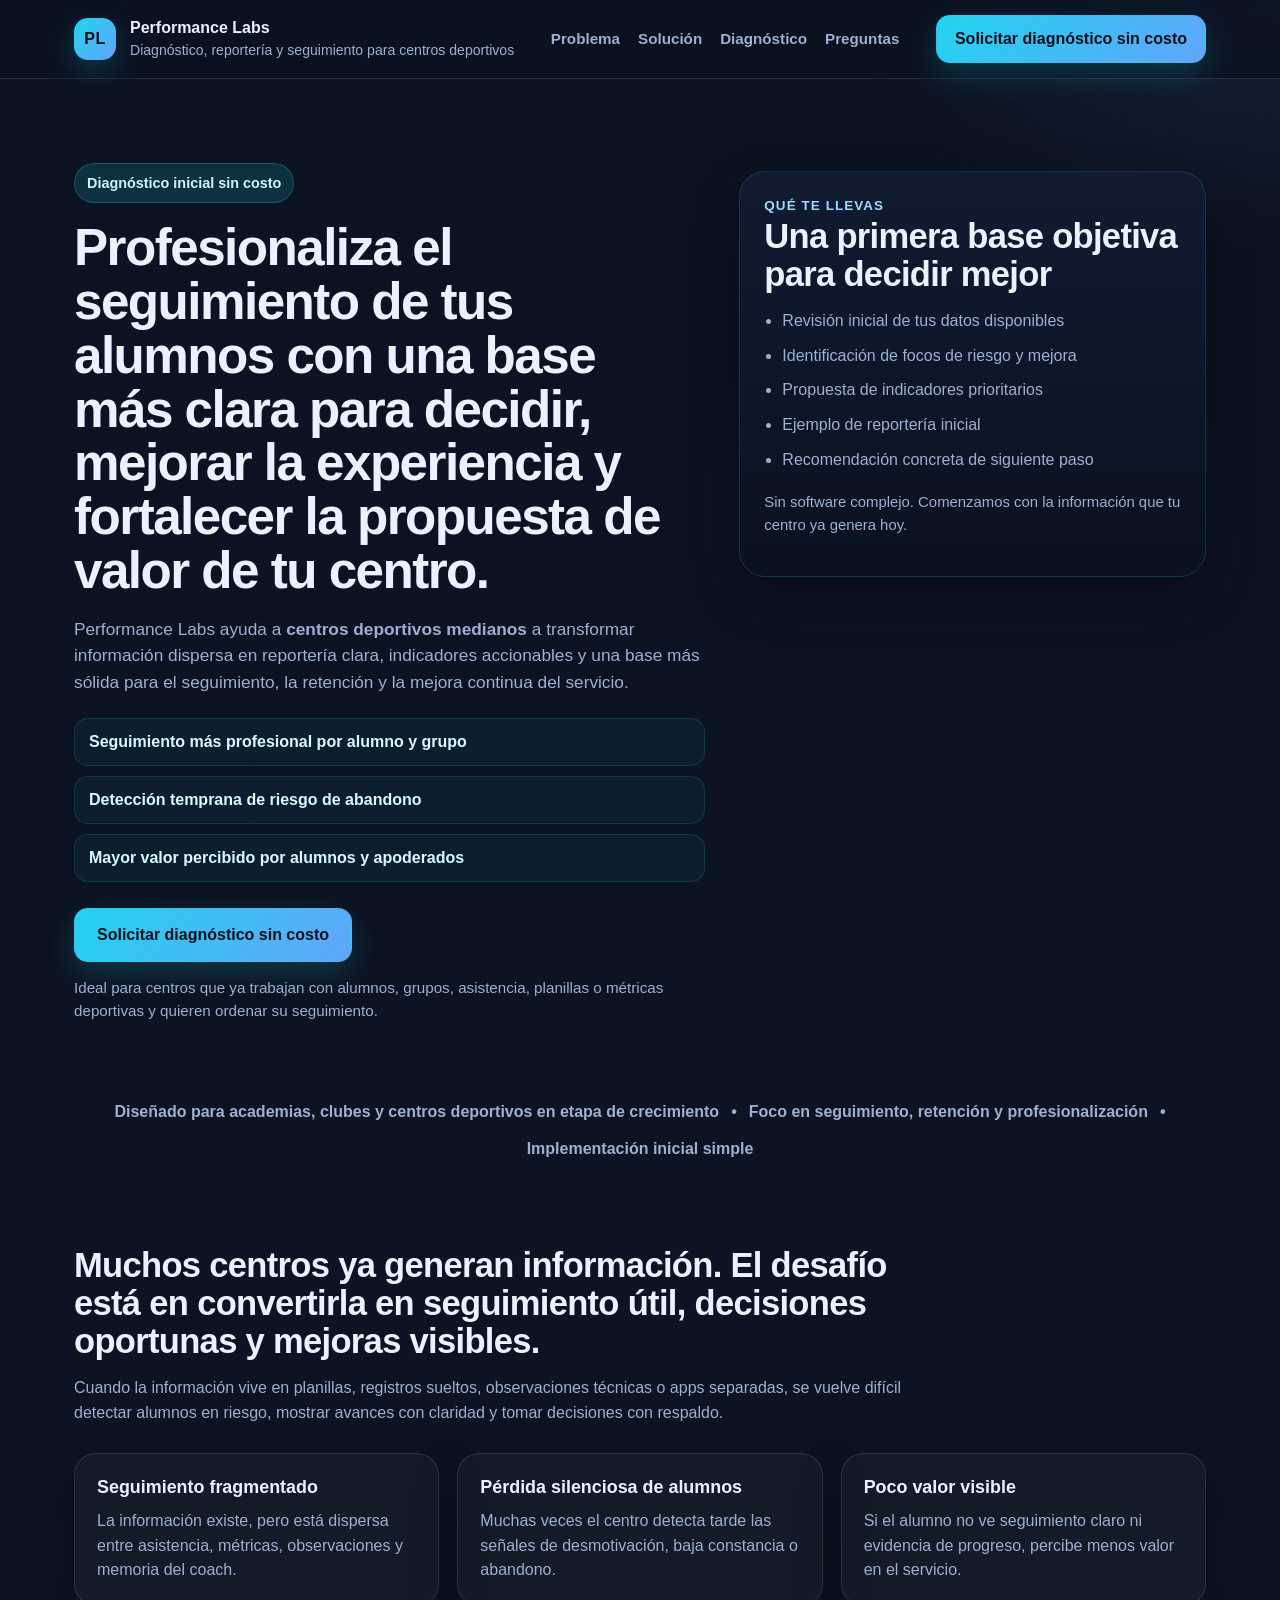
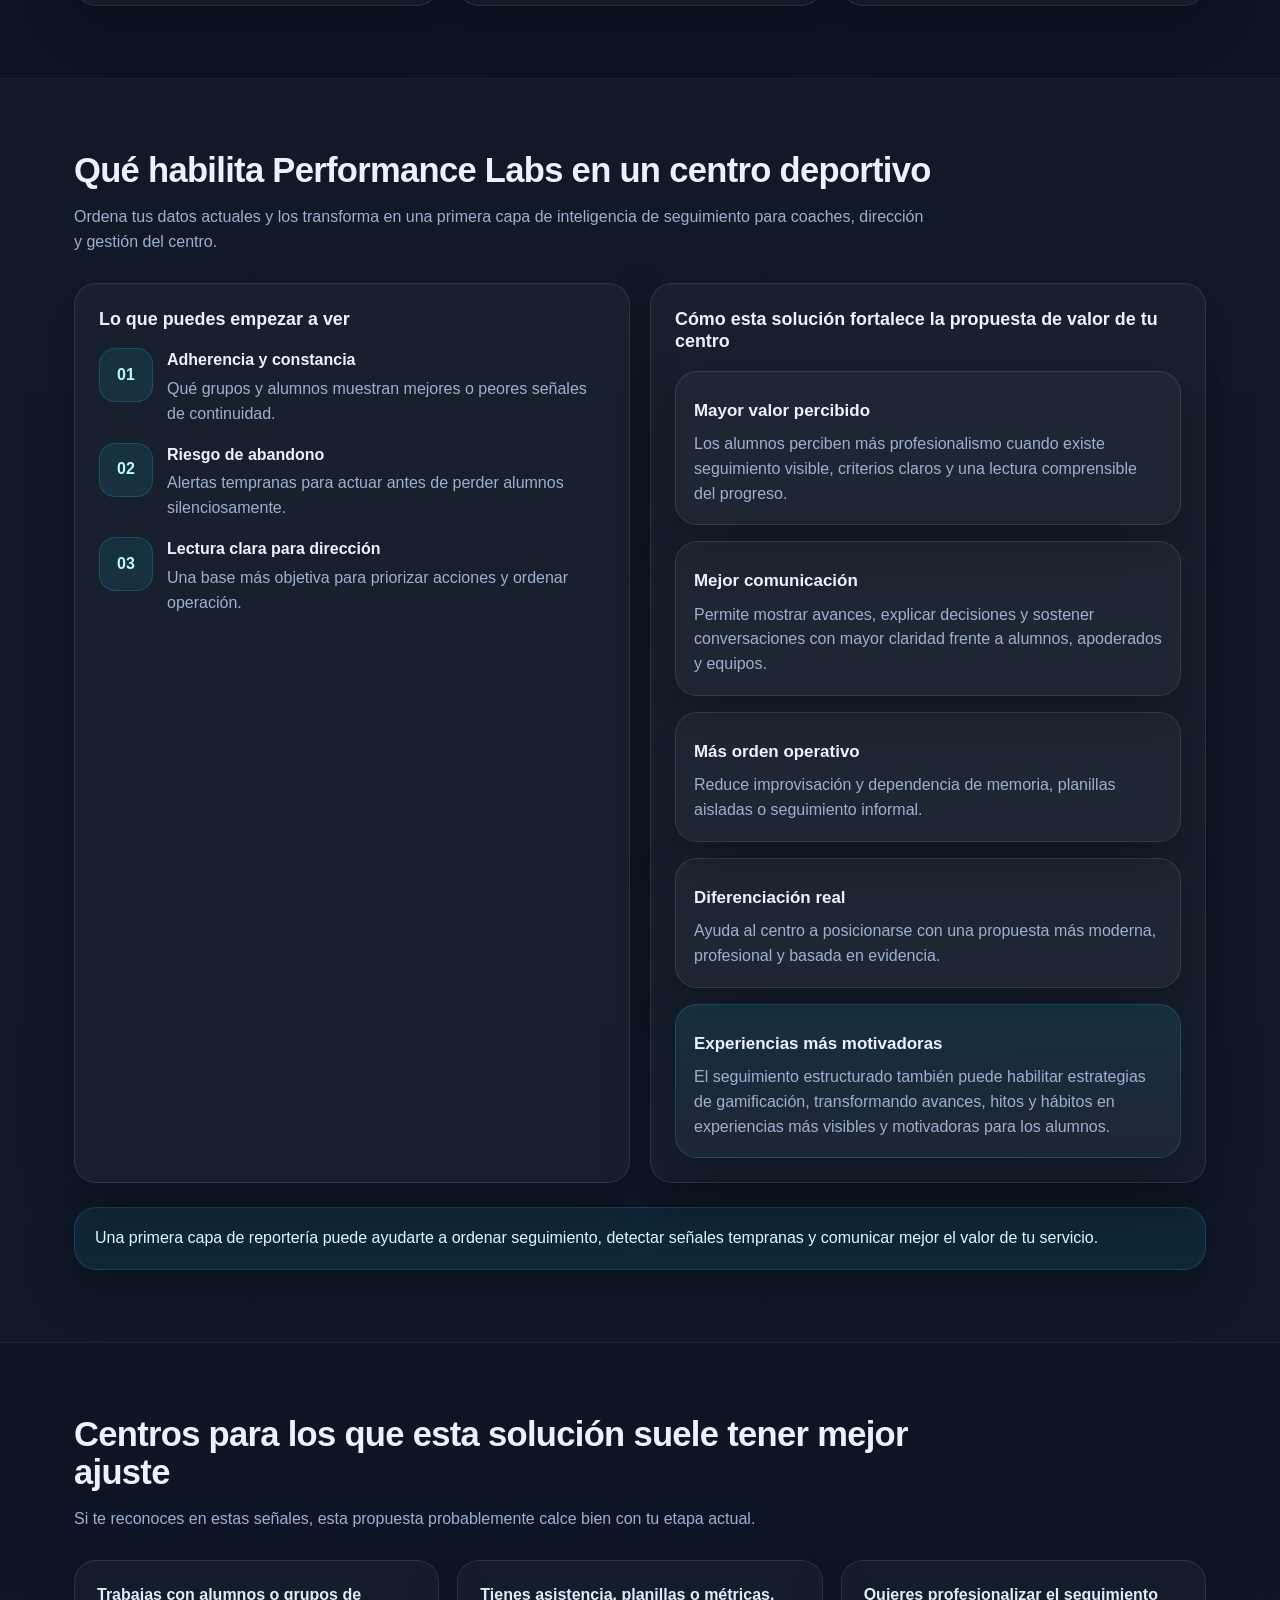
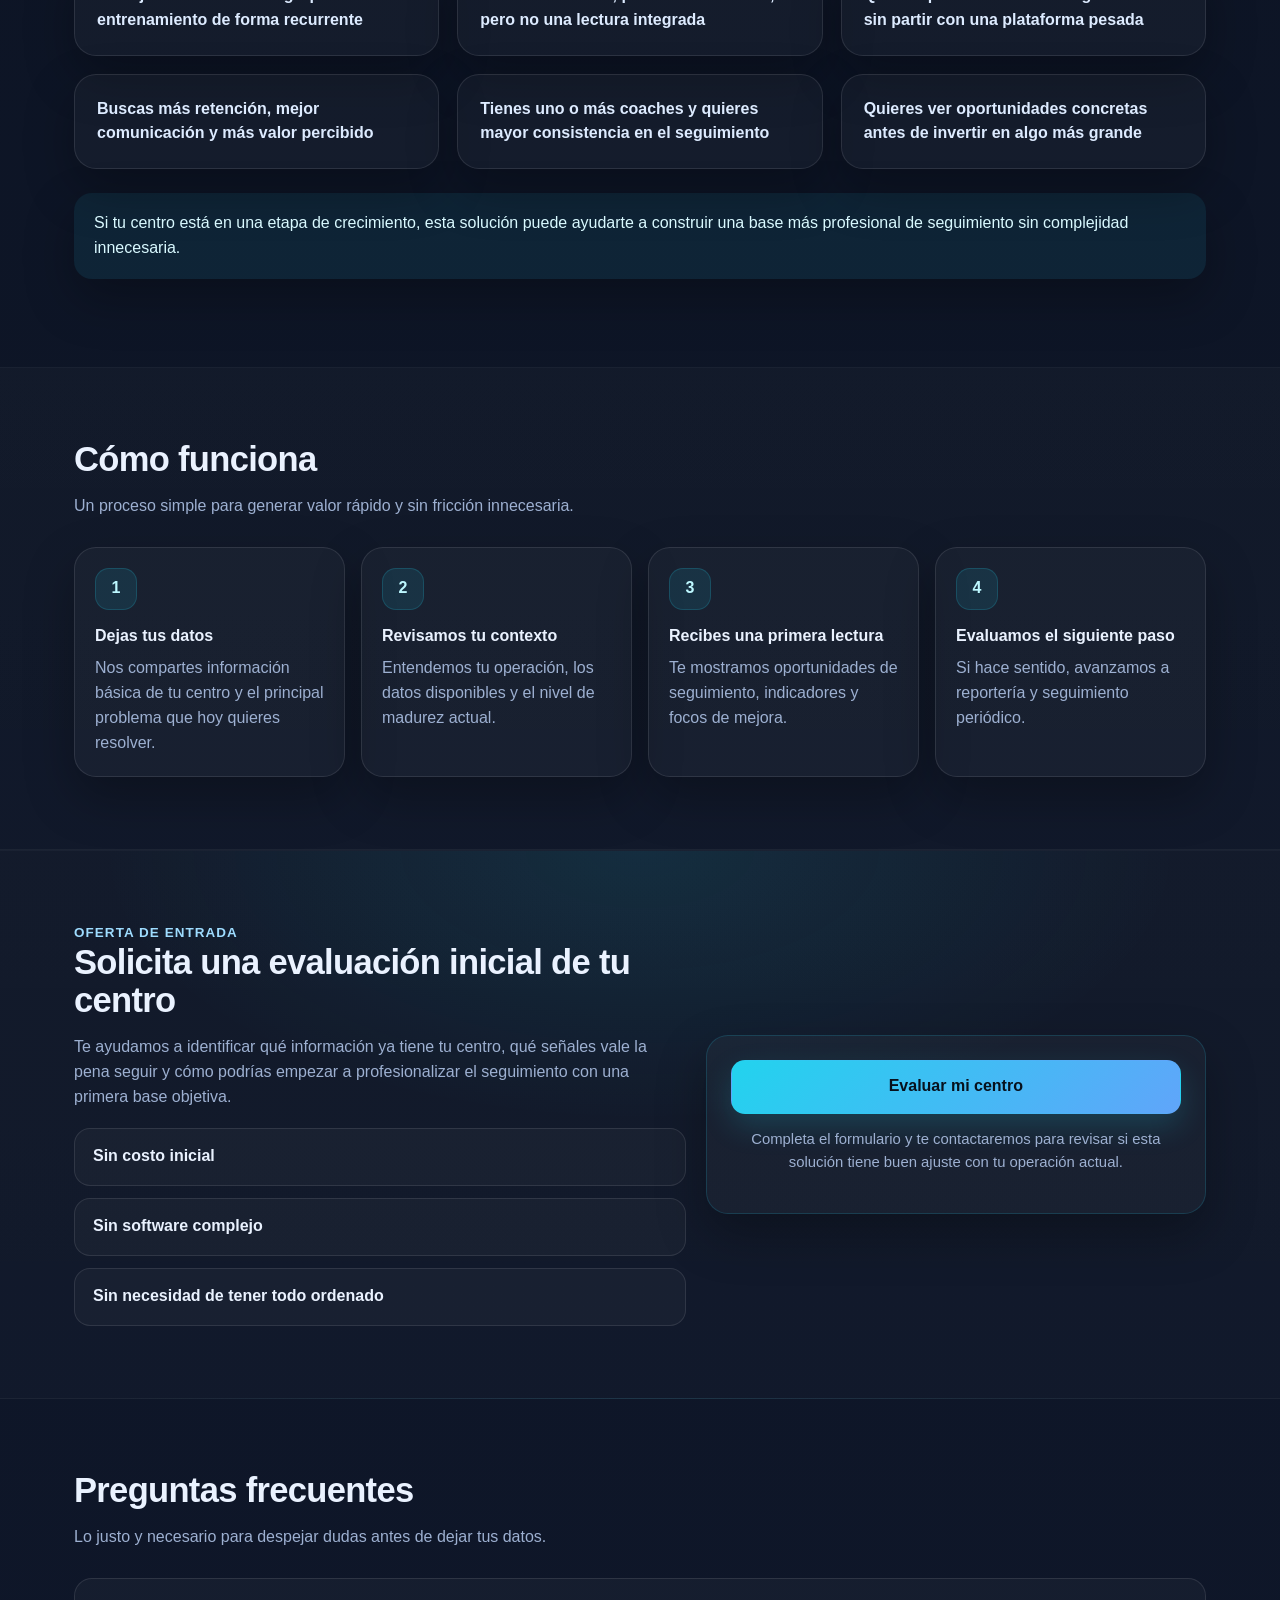
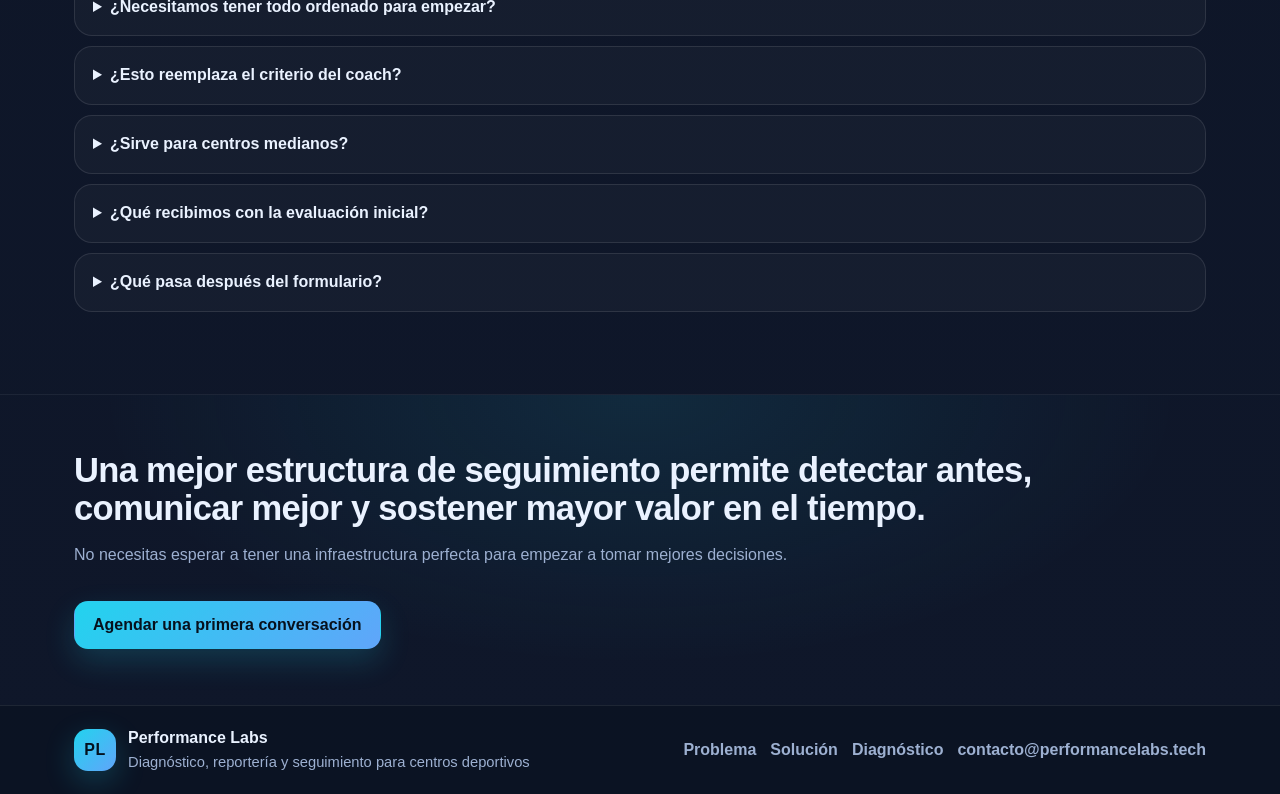
==== commit 08154725: "Yet 3CTAPropectandLeads" ====
--- a/index.html
+++ b/index.html
@@ -6,7 +6,7 @@
   <title>Performance Labs | Diagnóstico sin costo para centros deportivos</title>
   <meta
     name="description"
-    content="Profesionaliza el seguimiento de tus alumnos con reportería clara, indicadores accionables y una base más sólida para la mejora continua del servicio. Solicita un diagnóstico inicial sin costo."
+    content="Profesionaliza el seguimiento de tus alumnos con reportes claros, indicadores accionables y decisiones basadas en datos. Solicita un diagnóstico inicial sin costo."
   />
   <meta name="theme-color" content="#0B1220" />
   <link rel="stylesheet" href="./styles.css" />
@@ -54,9 +54,9 @@
           </h1>
 
           <p class="lead">
-            Performance Labs ayuda a <strong>centros deportivos medianos</strong> a transformar
-            información dispersa en reportería clara, indicadores accionables y una base más sólida
-            para el seguimiento, la retención y la mejora continua del servicio.
+            Performance Labs ayuda a <strong>centros deportivos medianos</strong> a transformar información dispersa
+            en reportería clara, indicadores accionables y una base más sólida para el seguimiento,
+            la retención y la mejora continua del servicio.
           </p>
 
           <div class="hero-points">
@@ -74,10 +74,6 @@
             >
               Solicitar diagnóstico sin costo
             </a>
-
-            <a class="btn btn--ghost" href="#como-funciona">
-              Ver cómo funciona
-            </a>
           </div>
 
           <p class="hero__micro">
@@ -98,17 +94,8 @@
             <li>Recomendación concreta de siguiente paso</li>
           </ul>
 
-          <a
-            class="btn btn--primary btn--full"
-            href="https://forms.gle/Sb2u6RuwZ6XTGvu79"
-            target="_blank"
-            rel="noopener noreferrer"
-          >
-            Quiero mi diagnóstico
-          </a>
-
           <p class="lead-box__note">
-            Sin software complejo. Partimos con lo que tu centro ya usa hoy.
+            Sin software complejo. Comenzamos con la información que tu centro ya genera hoy.
           </p>
         </aside>
       </div>
@@ -129,7 +116,7 @@
         <div class="section__head">
           <h2>Muchos centros ya generan información. El desafío está en convertirla en seguimiento útil, decisiones oportunas y mejoras visibles.</h2>
           <p class="muted">
-            Cuando la información vive en planillas, registros sueltos, observaciones técnicas o aplicaciones separadas,
+            Cuando la información vive en planillas, registros sueltos, observaciones técnicas o apps separadas,
             se vuelve difícil detectar alumnos en riesgo, mostrar avances con claridad y tomar decisiones con respaldo.
           </p>
         </div>
@@ -197,7 +184,7 @@
           <div class="solution-block">
             <h3>Cómo esta solución fortalece la propuesta de valor de tu centro</h3>
 
-            <div class="card-grid card-grid--solution">
+            <div class="card-grid card-grid--single-column">
               <article class="card">
                 <div class="card__title">Mayor valor percibido</div>
                 <div class="card__desc">Los alumnos perciben más profesionalismo cuando existe seguimiento visible, criterios claros y una lectura comprensible del progreso.</div>
@@ -213,12 +200,12 @@
                 <div class="card__desc">Reduce improvisación y dependencia de memoria, planillas aisladas o seguimiento informal.</div>
               </article>
 
-              <article class="card card--accent">
+              <article class="card">
                 <div class="card__title">Diferenciación real</div>
                 <div class="card__desc">Ayuda al centro a posicionarse con una propuesta más moderna, profesional y basada en evidencia.</div>
               </article>
 
-              <article class="card card--wide">
+              <article class="card card--accent">
                 <div class="card__title">Experiencias más motivadoras</div>
                 <div class="card__desc">El seguimiento estructurado también puede habilitar estrategias de gamificación, transformando avances, hitos y hábitos en experiencias más visibles y motivadoras para los alumnos.</div>
               </article>
@@ -226,15 +213,8 @@
           </div>
         </div>
 
-        <div class="inline-cta">
-          <a
-            class="btn btn--primary"
-            href="https://forms.gle/Sb2u6RuwZ6XTGvu79"
-            target="_blank"
-            rel="noopener noreferrer"
-          >
-            Ver si aplica a mi centro
-          </a>
+        <div class="value-note">
+          Una primera capa de reportería puede ayudarte a ordenar seguimiento, detectar señales tempranas y comunicar mejor el valor de tu servicio.
         </div>
       </div>
     </section>
@@ -244,7 +224,7 @@
         <div class="section__head">
           <h2>Centros para los que esta solución suele tener mejor ajuste</h2>
           <p class="muted">
-            Si te reconoces en estas señales, esta solución probablemente te calce bien.
+            Si te reconoces en estas señales, esta propuesta probablemente calce bien con tu etapa actual.
           </p>
         </div>
 
@@ -256,6 +236,10 @@
           <article class="fit-card">Tienes uno o más coaches y quieres mayor consistencia en el seguimiento</article>
           <article class="fit-card">Quieres ver oportunidades concretas antes de invertir en algo más grande</article>
         </div>
+
+        <p class="section-note">
+          Si tu centro está en una etapa de crecimiento, esta solución puede ayudarte a construir una base más profesional de seguimiento sin complejidad innecesaria.
+        </p>
       </div>
     </section>
 
@@ -272,7 +256,7 @@
           <article class="step">
             <div class="step__num">1</div>
             <div class="step__title">Dejas tus datos</div>
-            <div class="step__desc">Nos compartes información básica de tu centro y el principal desafío que hoy quieres resolver.</div>
+            <div class="step__desc">Nos compartes información básica de tu centro y el principal problema que hoy quieres resolver.</div>
           </article>
 
           <article class="step">
@@ -300,7 +284,7 @@
       <div class="container diagnostic-hero">
         <div class="diagnostic-hero__copy">
           <div class="diagnostic-box__kicker">Oferta de entrada</div>
-          <h2>Solicita un diagnóstico inicial sin costo</h2>
+          <h2>Solicita una evaluación inicial de tu centro</h2>
           <p class="muted">
             Te ayudamos a identificar qué información ya tiene tu centro, qué señales vale la pena seguir
             y cómo podrías empezar a profesionalizar el seguimiento con una primera base objetiva.
@@ -324,7 +308,7 @@
           </a>
 
           <p class="lead-box__note lead-box__note--center">
-            Completa el formulario y te contactaremos para evaluar el ajuste con tu centro.
+            Completa el formulario y te contactaremos para revisar si esta solución tiene buen ajuste con tu operación actual.
           </p>
         </div>
       </div>
@@ -352,11 +336,11 @@
 
           <details>
             <summary>¿Sirve para centros medianos?</summary>
-            <div class="faq__body">Sí. Está pensado especialmente para centros que están creciendo y necesitan más estructura de seguimiento.</div>
-          </details>
-
-          <details>
-            <summary>¿Qué recibimos con el diagnóstico?</summary>
+            <div class="faq__body">Sí. De hecho, está pensado especialmente para centros que están creciendo y necesitan más estructura.</div>
+          </details>
+
+          <details>
+            <summary>¿Qué recibimos con la evaluación inicial?</summary>
             <div class="faq__body">Una primera lectura de tus datos, focos de mejora, indicadores prioritarios y una recomendación concreta de siguiente paso.</div>
           </details>
 
--- a/styles.css
+++ b/styles.css
@@ -100,6 +100,7 @@
   font-weight:700;
 }
 .nav a:hover{color:var(--text)}
+.topbar--landing .nav a{font-size:.95rem}
 
 .btn{
   display:inline-flex;
@@ -132,20 +133,13 @@
   background:rgba(34,211,238,.06);
 }
 .btn--nav{white-space:nowrap}
-.btn--large{
-  min-height:54px;
-  padding:0 22px;
-}
-.btn--full{
-  width:100%;
-}
+.btn--large{min-height:54px;padding:0 22px}
+.btn--full{width:100%}
 
 .hero{
   padding:72px 0 44px;
 }
-.hero--leadgen{
-  padding-top:84px;
-}
+.hero--leadgen{padding-top:84px}
 .hero__grid{
   display:grid;
   grid-template-columns:1.05fr .95fr;
@@ -217,6 +211,7 @@
   color:#D9FAFF;
   font-weight:750;
 }
+
 .hero-lead-box{
   border:1px solid rgba(34,211,238,.16);
   background:linear-gradient(180deg, rgba(17,28,51,.94), rgba(11,18,32,.92));
@@ -228,7 +223,8 @@
 }
 .lead-box__kicker,
 .diagnostic-box__kicker,
-.case-box__label{
+.case-box__label,
+.card__kicker{
   color:#9EDCFF;
   font-size:.84rem;
   font-weight:900;
@@ -236,50 +232,35 @@
   letter-spacing:.08em;
 }
 .lead-box__list{
-  margin:16px 0 20px;
+  margin:16px 0 18px;
   padding-left:18px;
   color:var(--muted);
 }
-.lead-box__list li + li{
-  margin-top:10px;
-}
+.lead-box__list li + li{margin-top:10px}
 .lead-box__note{
   margin-top:14px;
   color:var(--muted);
   font-size:.93rem;
 }
-.lead-box__note--center{
-  text-align:center;
-}
+.lead-box__note--center{text-align:center}
 
 .section{
   padding:72px 0;
 }
 .section--tight{padding-top:38px}
-.section--soft,
-.section--diagnostic-cta{
+.section--soft{
   background:linear-gradient(180deg, rgba(255,255,255,.02), rgba(255,255,255,.01));
   border-top:1px solid rgba(255,255,255,.04);
   border-bottom:1px solid rgba(255,255,255,.04);
 }
-.section--diagnostic-cta{
-  background:
-    radial-gradient(900px 450px at 50% 0%, rgba(34,211,238,.10), transparent 60%),
-    linear-gradient(180deg, rgba(255,255,255,.02), rgba(255,255,255,.01));
-}
 .section__head{
   max-width:860px;
   margin-bottom:28px;
 }
-.muted{
-  color:var(--muted);
-}
-.muted--small{
-  font-size:.92rem;
-}
-.social-proof-strip{
-  padding:18px 0 12px;
-}
+.muted{color:var(--muted)}
+.muted--small{font-size:.92rem}
+
+.social-proof-strip{padding:18px 0 12px}
 .social-proof-strip__inner{
   display:flex;
   justify-content:center;
@@ -299,7 +280,6 @@
 }
 .pain-card,
 .fit-card,
-.mini-card,
 .deep-card,
 .card,
 .step,
@@ -307,7 +287,7 @@
 .case-box,
 .solution-block,
 .quote-box,
-.diagnostic-hero__cta{
+.value-note{
   border:1px solid var(--line);
   background:rgba(255,255,255,.03);
   border-radius:var(--radius);
@@ -315,34 +295,19 @@
 }
 .pain-card,
 .fit-card,
-.mini-card,
-.deep-card{
-  padding:22px;
-}
+.deep-card{padding:22px}
 .pain-card h3,
-.mini-card h3,
-.deep-card h3{
-  margin-bottom:10px;
-}
+.deep-card h3{margin-bottom:10px}
 .pain-card p,
-.mini-card p,
-.deep-card p{
-  margin:0;
-  color:var(--muted);
-}
-.fit-card{
-  font-weight:760;
-  color:#DDEBFF;
-}
+.deep-card p{margin:0;color:var(--muted)}
+.fit-card{font-weight:760;color:#DDEBFF}
 
 .solution-grid{
   display:grid;
   grid-template-columns:1fr 1fr;
   gap:20px;
 }
-.solution-block{
-  padding:24px;
-}
+.solution-block{padding:24px}
 .bullet-list{
   display:grid;
   gap:16px;
@@ -365,41 +330,35 @@
   background:rgba(34,211,238,.10);
   border:1px solid rgba(34,211,238,.18);
 }
-.bullet-item__title{
-  font-weight:850;
-  margin-bottom:4px;
-}
-.bullet-item__desc{
-  color:var(--muted);
-}
+.bullet-item__title{font-weight:850;margin-bottom:4px}
+.bullet-item__desc{color:var(--muted)}
+
 .card-grid{
   display:grid;
   grid-template-columns:1fr 1fr;
   gap:16px;
   margin-top:18px;
 }
-.card-grid--solution .card--wide{
-  grid-column:1 / -1;
-}
-.card{
-  padding:18px;
-}
-.card__title{
-  font-size:1.06rem;
-  font-weight:900;
-}
-.card__desc{
-  margin-top:8px;
-  color:var(--muted);
-}
+.card-grid--single-column{grid-template-columns:1fr}
+.card{padding:18px}
+.card__title{margin-top:8px;font-size:1.06rem;font-weight:900}
+.card__desc{margin-top:8px;color:var(--muted)}
 .card--accent{
   background:linear-gradient(180deg, rgba(34,211,238,.10), rgba(255,255,255,.03));
   border-color:rgba(34,211,238,.20);
 }
-.inline-cta{
+
+.value-note,
+.section-note{
   margin-top:24px;
-  display:flex;
-  justify-content:center;
+  padding:18px 20px;
+  color:#D9F9FF;
+  border-color:rgba(34,211,238,.18);
+  background:rgba(34,211,238,.08);
+}
+.section-note{
+  border-radius:18px;
+  box-shadow:var(--shadow);
 }
 
 .steps{
@@ -407,9 +366,7 @@
   grid-template-columns:repeat(4, minmax(0,1fr));
   gap:16px;
 }
-.step{
-  padding:20px;
-}
+.step{padding:20px}
 .step__num{
   width:42px;
   height:42px;
@@ -421,15 +378,16 @@
   color:#BDF8FF;
   font-weight:900;
 }
-.step__title{
-  margin-top:14px;
-  font-weight:900;
-}
-.step__desc{
-  margin-top:8px;
-  color:var(--muted);
-}
-
+.step__title{margin-top:14px;font-weight:900}
+.step__desc{margin-top:8px;color:var(--muted)}
+
+.section--diagnostic-cta{
+  background:
+    radial-gradient(900px 450px at 50% 0%, rgba(34,211,238,.10), transparent 60%),
+    linear-gradient(180deg, rgba(255,255,255,.02), rgba(255,255,255,.01));
+  border-top:1px solid rgba(255,255,255,.04);
+  border-bottom:1px solid rgba(255,255,255,.04);
+}
 .diagnostic-hero{
   display:grid;
   grid-template-columns:1.1fr .9fr;
@@ -440,9 +398,7 @@
   display:grid;
   gap:12px;
 }
-.diagnostic-list--compact{
-  margin-top:18px;
-}
+.diagnostic-list--compact{margin-top:18px}
 .diagnostic-item{
   min-height:58px;
   display:flex;
@@ -454,8 +410,11 @@
   font-weight:750;
 }
 .diagnostic-hero__cta{
+  border:1px solid rgba(34,211,238,.16);
+  background:rgba(255,255,255,.03);
+  border-radius:22px;
   padding:24px;
-  border-color:rgba(34,211,238,.16);
+  box-shadow:var(--shadow);
 }
 
 .faq details{
@@ -465,14 +424,8 @@
   padding:16px 18px;
   margin:10px 0;
 }
-.faq summary{
-  cursor:pointer;
-  font-weight:850;
-}
-.faq__body{
-  color:var(--muted);
-  margin-top:10px;
-}
+.faq summary{cursor:pointer;font-weight:850}
+.faq__body{color:var(--muted);margin-top:10px}
 
 .final{
   padding:56px 0;
@@ -487,11 +440,7 @@
   gap:18px;
   flex-wrap:wrap;
 }
-.final__cta{
-  display:flex;
-  gap:12px;
-  flex-wrap:wrap;
-}
+.final__cta{display:flex;gap:12px;flex-wrap:wrap}
 
 .footer{
   border-top:1px solid rgba(255,255,255,.08);
@@ -505,23 +454,10 @@
   gap:18px;
   flex-wrap:wrap;
 }
-.footer__left{
-  display:flex;
-  align-items:center;
-  gap:12px;
-}
-.footer__brand{
-  font-weight:900;
-}
-.footer__right{
-  display:flex;
-  flex-wrap:wrap;
-  gap:14px;
-}
-.footer__right a{
-  color:var(--muted);
-  font-weight:700;
-}
+.footer__left{display:flex;align-items:center;gap:12px}
+.footer__brand{font-weight:900}
+.footer__right{display:flex;flex-wrap:wrap;gap:14px}
+.footer__right a{color:var(--muted);font-weight:700}
 .footer__right a:hover{color:var(--text)}
 
 @media (max-width: 1100px){
@@ -535,7 +471,7 @@
   .pain-grid,
   .fit-grid,
   .deep-grid{
-    grid-template-columns:repeat(2,minmax(0,1fr));
+    grid-template-columns:repeat(2, minmax(0,1fr));
   }
 
   .steps{
@@ -549,29 +485,18 @@
     display:none;
   }
 
-  .hero{
-    padding-top:56px;
-  }
+  .hero{padding-top:56px}
 
   .card-grid,
   .pain-grid,
   .fit-grid,
-  .deep-grid,
-  .social-proof-strip__inner{
+  .deep-grid{
     grid-template-columns:1fr;
   }
 
-  .container{
-    padding:0 18px;
-  }
-
-  h1{
-    font-size:2.15rem;
-  }
-
-  h2{
-    font-size:1.65rem;
-  }
+  .container{padding:0 18px}
+  h1{font-size:2.15rem}
+  h2{font-size:1.65rem}
 
   .social-proof-strip__inner{
     gap:8px;
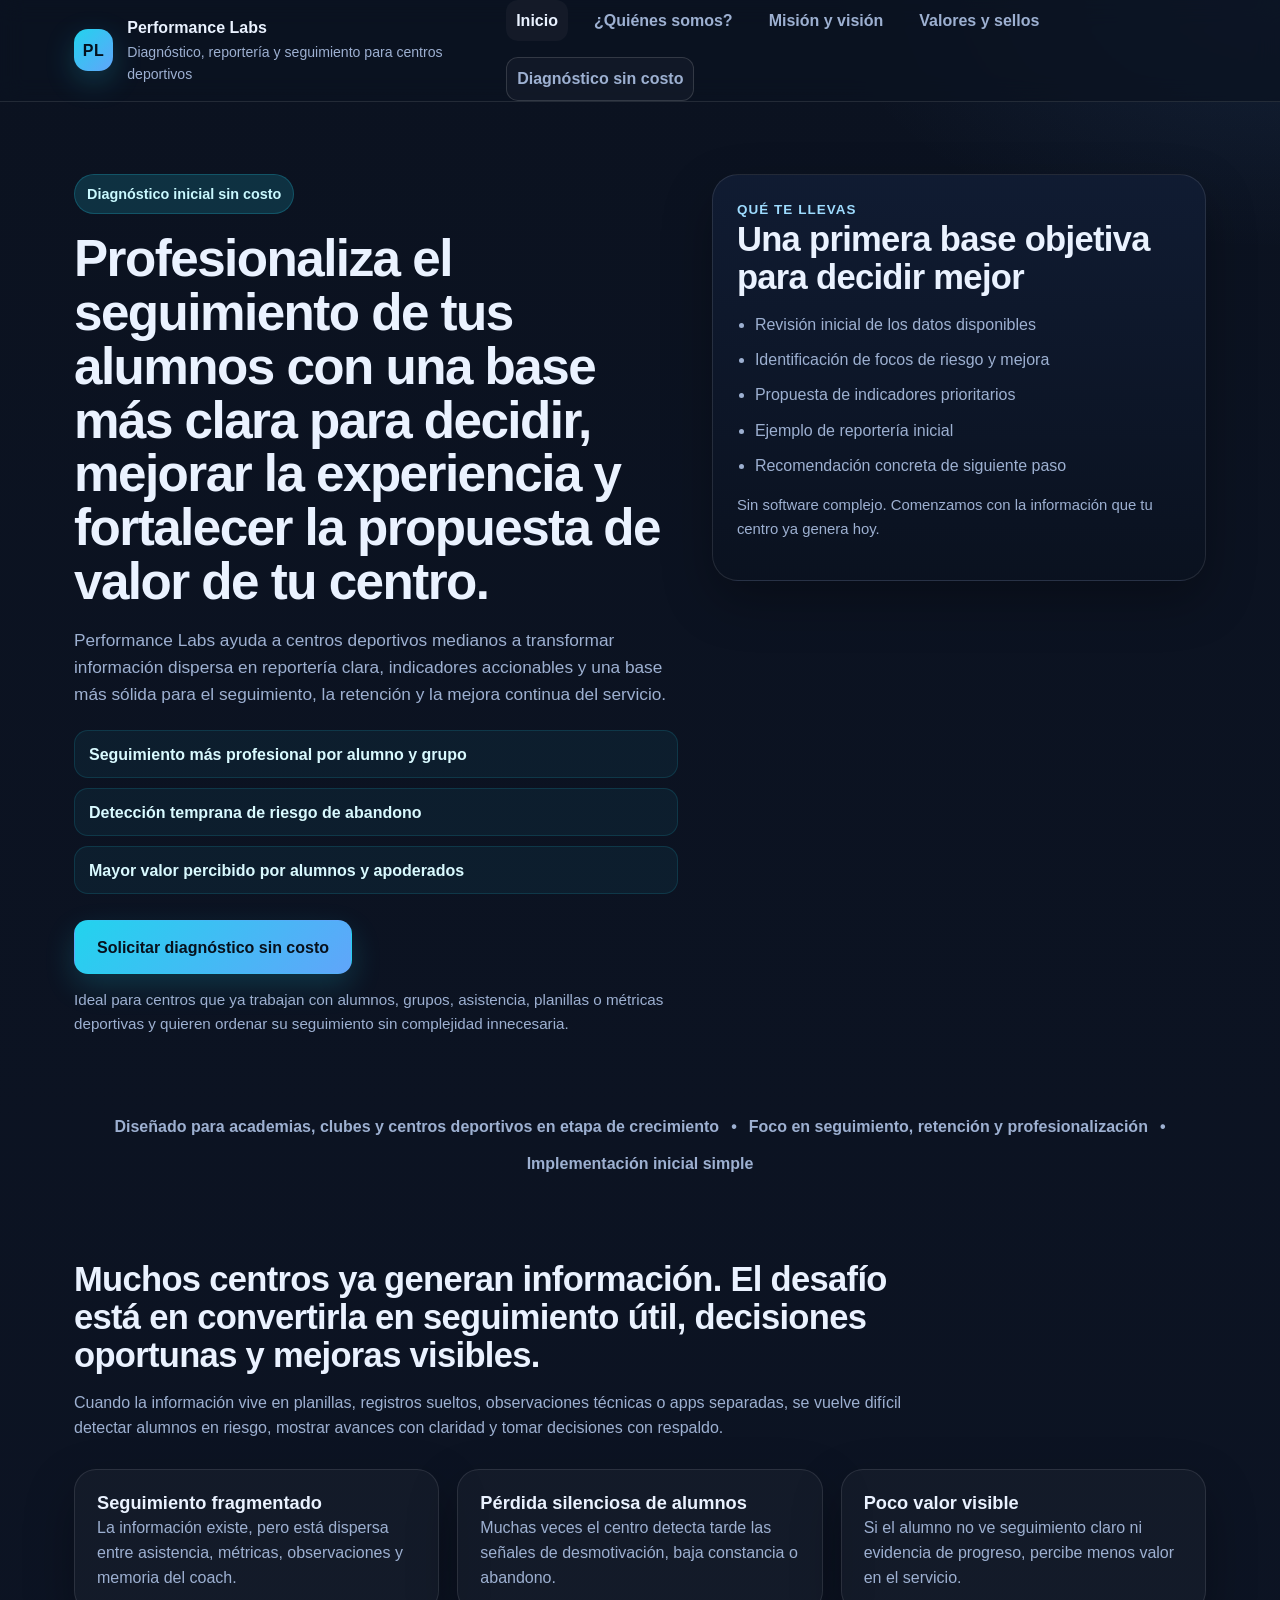
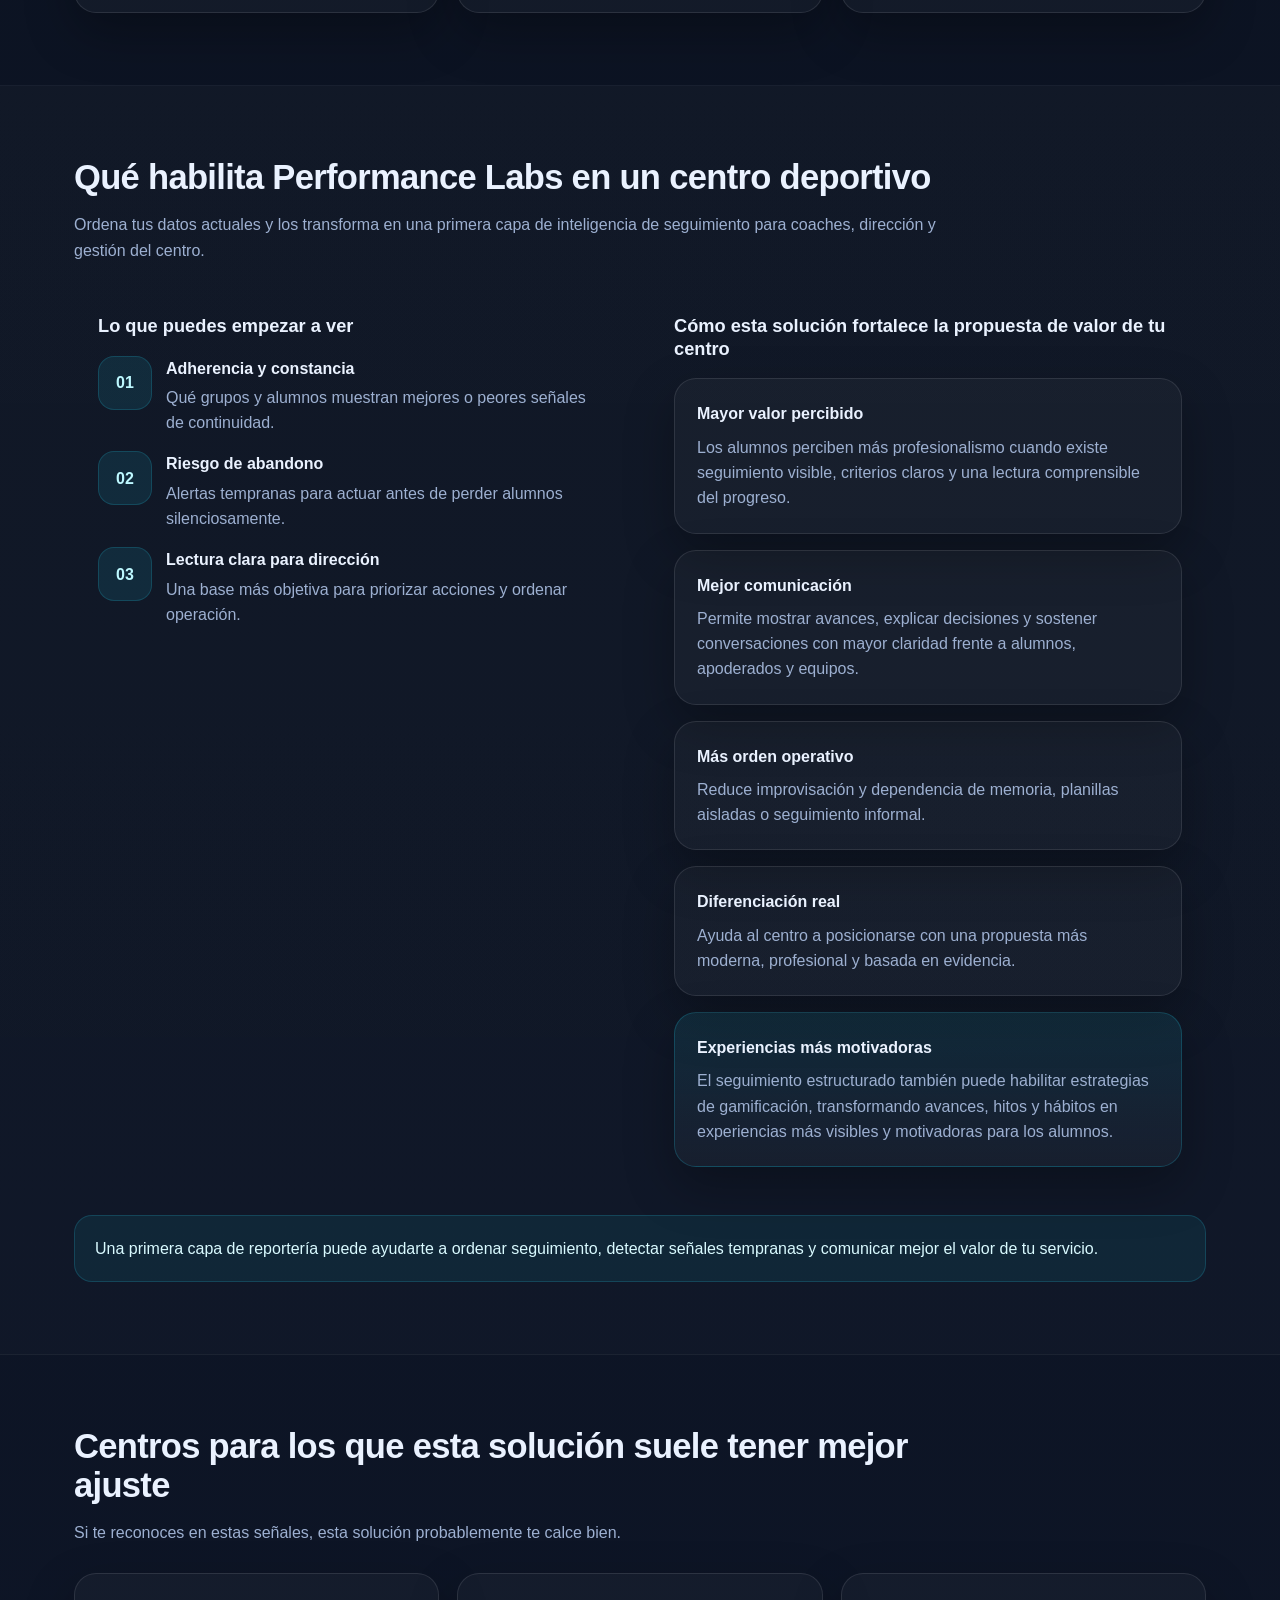
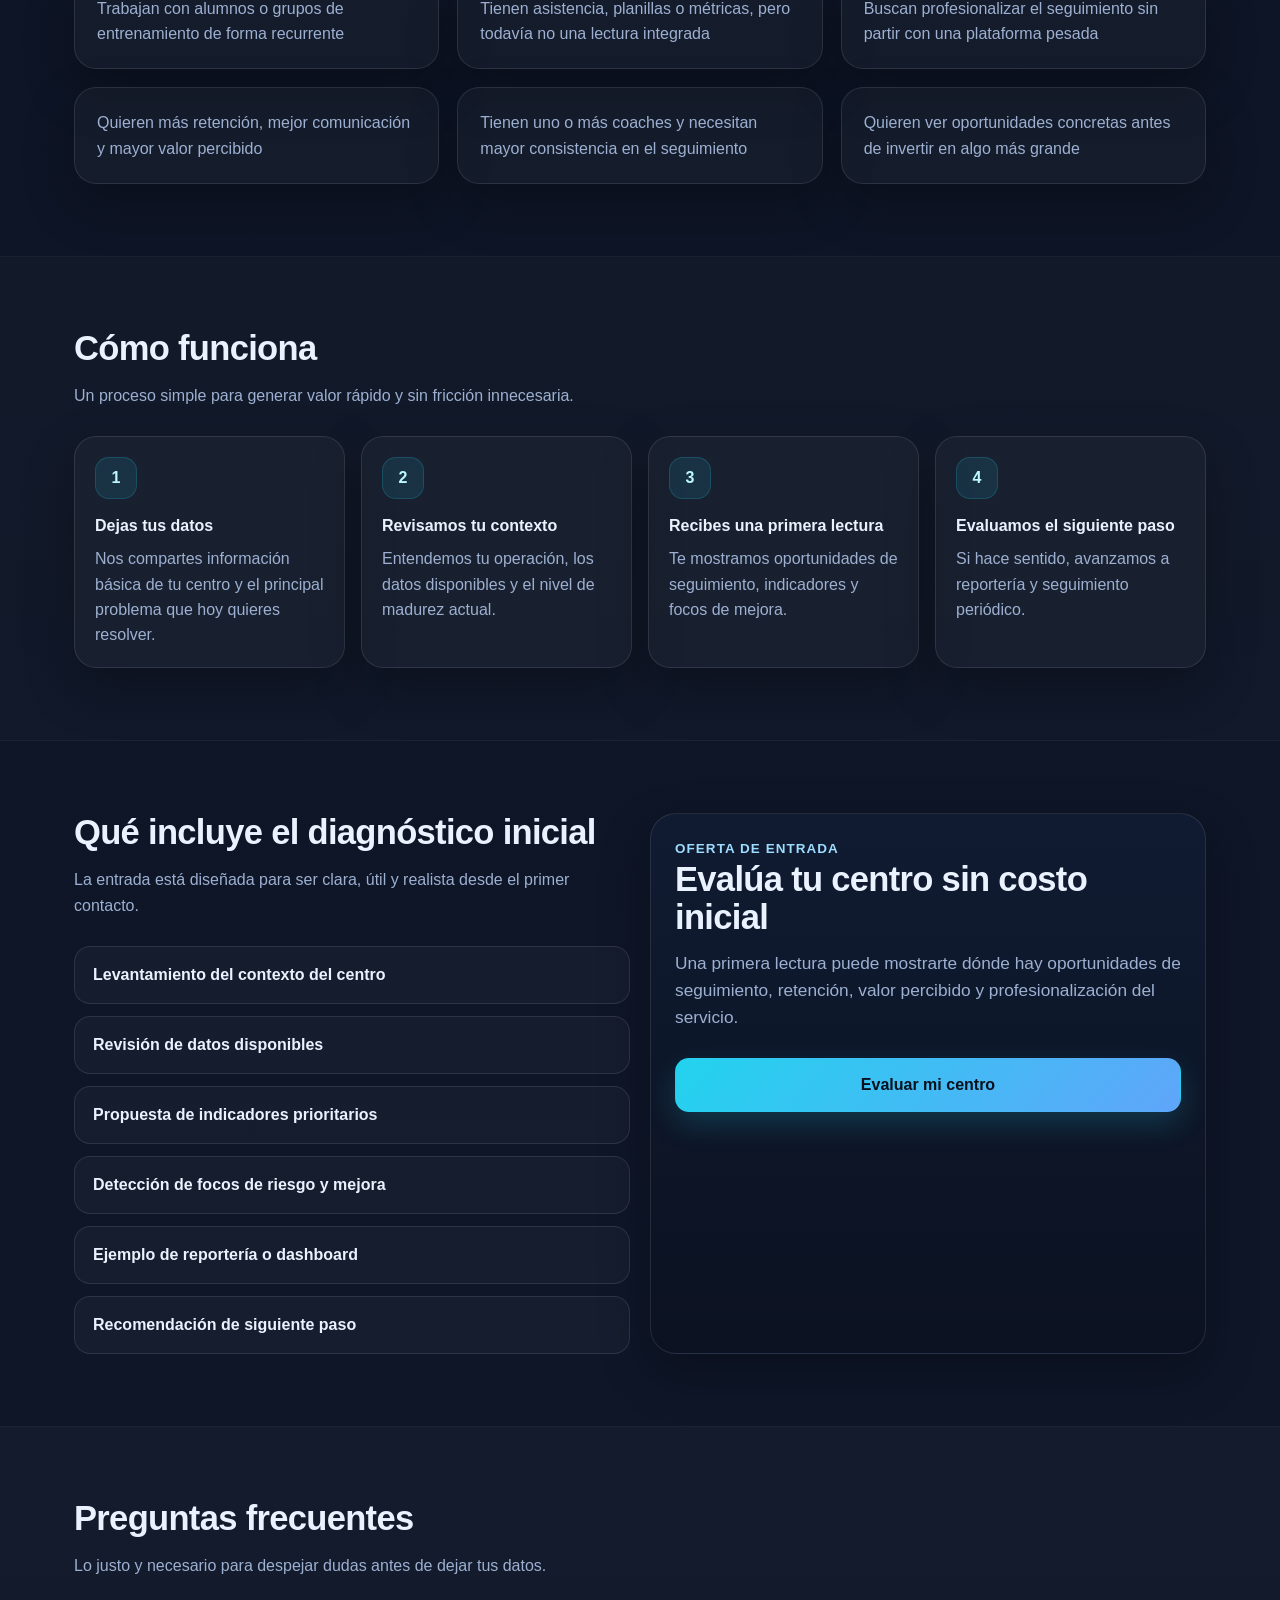
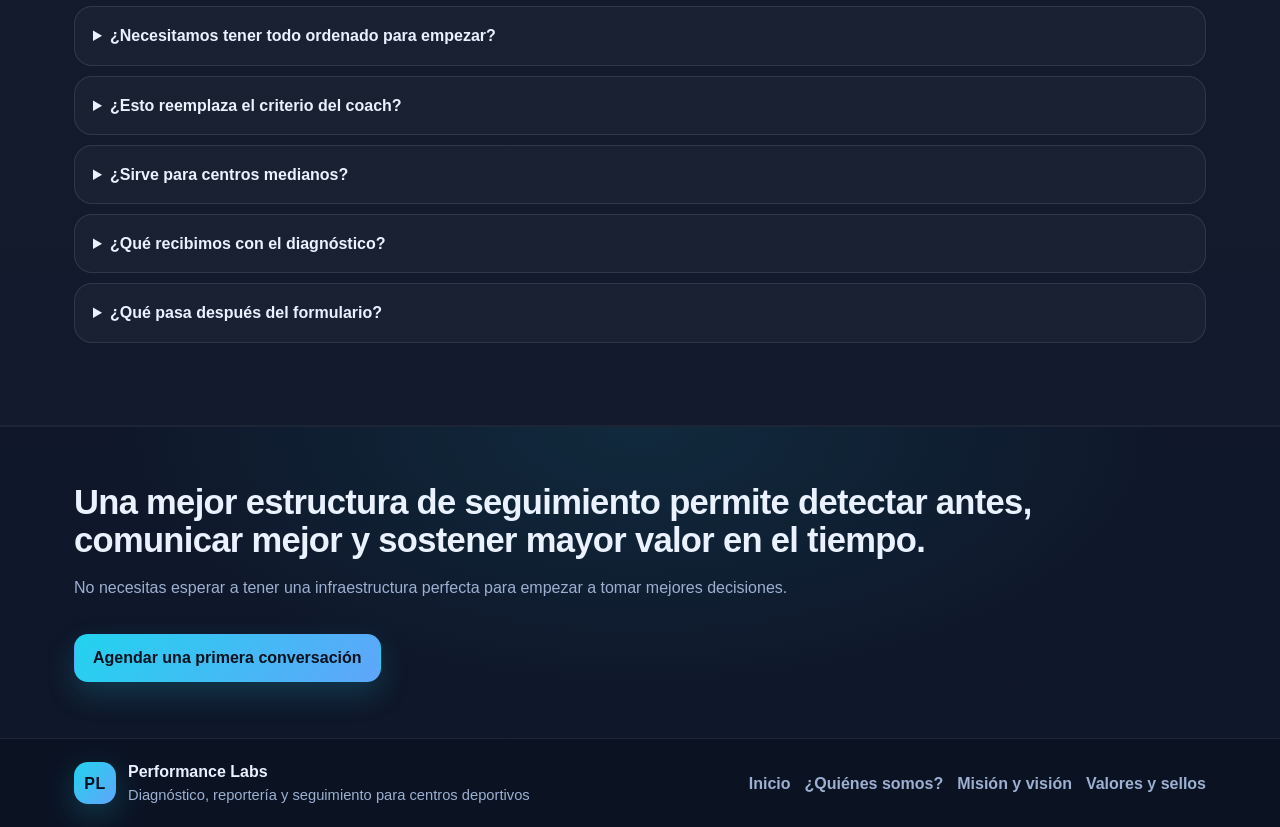
==== commit 5ad68bf9: "Multipágina +Misionvisionvaloresselloswhos" ====
--- a/index.html
+++ b/index.html
@@ -4,60 +4,39 @@
   <meta charset="utf-8" />
   <meta name="viewport" content="width=device-width,initial-scale=1" />
   <title>Performance Labs | Diagnóstico sin costo para centros deportivos</title>
-  <meta
-    name="description"
-    content="Profesionaliza el seguimiento de tus alumnos con reportes claros, indicadores accionables y decisiones basadas en datos. Solicita un diagnóstico inicial sin costo."
-  />
+  <meta name="description" content="Profesionaliza el seguimiento de tus alumnos con reportes claros, indicadores accionables y decisiones basadas en datos. Solicita un diagnóstico inicial sin costo." />
   <meta name="theme-color" content="#0B1220" />
   <link rel="stylesheet" href="./styles.css" />
 </head>
 <body>
   <a class="skip" href="#main">Saltar al contenido</a>
-
-  <header class="topbar topbar--landing">
+  <header class="topbar">
     <div class="container topbar__inner">
-      <a href="#" class="brand brand--link" aria-label="Ir al inicio">
+      <a href="./index.html" class="brand" aria-label="Ir al inicio">
         <div class="brand__mark">PL</div>
-        <div class="brand__text">
+        <div>
           <div class="brand__name">Performance Labs</div>
           <div class="brand__tag">Diagnóstico, reportería y seguimiento para centros deportivos</div>
         </div>
       </a>
 
       <nav class="nav" aria-label="Navegación principal">
-        <a href="#problema">Problema</a>
-        <a href="#solucion">Solución</a>
-        <a href="#diagnostico">Diagnóstico</a>
-        <a href="#preguntas">Preguntas</a>
+        <a href="./index.html" data-page="index.html">Inicio</a>
+        <a href="./quienes-somos.html" data-page="quienes-somos.html">¿Quiénes somos?</a>
+        <a href="./mision-vision.html" data-page="mision-vision.html">Misión y visión</a>
+        <a href="./valores-sellos.html" data-page="valores-sellos.html">Valores y sellos</a>
+        <a class="nav__cta" href="https://forms.gle/Sb2u6RuwZ6XTGvu79" target="_blank">Diagnóstico sin costo</a>
       </nav>
-
-      <a
-        class="btn btn--primary btn--nav"
-        href="https://forms.gle/Sb2u6RuwZ6XTGvu79"
-        target="_blank"
-        rel="noopener noreferrer"
-      >
-        Solicitar diagnóstico sin costo
-      </a>
     </div>
   </header>
 
   <main id="main">
-    <section class="hero hero--leadgen">
-      <div class="container hero__grid hero__grid--leadgen">
-        <div class="hero__copy">
+    <section class="hero">
+      <div class="container hero__grid">
+        <div>
           <div class="badge">Diagnóstico inicial sin costo</div>
-
-          <h1>
-            Profesionaliza el seguimiento de tus alumnos con una base más clara para decidir,
-            mejorar la experiencia y fortalecer la propuesta de valor de tu centro.
-          </h1>
-
-          <p class="lead">
-            Performance Labs ayuda a <strong>centros deportivos medianos</strong> a transformar información dispersa
-            en reportería clara, indicadores accionables y una base más sólida para el seguimiento,
-            la retención y la mejora continua del servicio.
-          </p>
+          <h1>Profesionaliza el seguimiento de tus alumnos con una base más clara para decidir, mejorar la experiencia y fortalecer la propuesta de valor de tu centro.</h1>
+          <p class="lead">Performance Labs ayuda a centros deportivos medianos a transformar información dispersa en reportería clara, indicadores accionables y una base más sólida para el seguimiento, la retención y la mejora continua del servicio.</p>
 
           <div class="hero-points">
             <div class="hero-point">Seguimiento más profesional por alumno y grupo</div>
@@ -66,37 +45,23 @@
           </div>
 
           <div class="cta">
-            <a
-              class="btn btn--primary btn--large"
-              href="https://forms.gle/Sb2u6RuwZ6XTGvu79"
-              target="_blank"
-              rel="noopener noreferrer"
-            >
-              Solicitar diagnóstico sin costo
-            </a>
-          </div>
-
-          <p class="hero__micro">
-            Ideal para centros que ya trabajan con alumnos, grupos, asistencia,
-            planillas o métricas deportivas y quieren ordenar su seguimiento.
-          </p>
-        </div>
-
-        <aside class="hero-lead-box" aria-label="Propuesta de valor del diagnóstico">
+            <a class="btn btn--primary btn--large" href="https://forms.gle/Sb2u6RuwZ6XTGvu79" target="_blank">Solicitar diagnóstico sin costo</a>
+          </div>
+
+          <p class="hero__micro">Ideal para centros que ya trabajan con alumnos, grupos, asistencia, planillas o métricas deportivas y quieren ordenar su seguimiento sin complejidad innecesaria.</p>
+        </div>
+
+        <aside class="hero-lead-box">
           <div class="lead-box__kicker">Qué te llevas</div>
           <h2>Una primera base objetiva para decidir mejor</h2>
-
           <ul class="lead-box__list">
-            <li>Revisión inicial de tus datos disponibles</li>
+            <li>Revisión inicial de los datos disponibles</li>
             <li>Identificación de focos de riesgo y mejora</li>
             <li>Propuesta de indicadores prioritarios</li>
             <li>Ejemplo de reportería inicial</li>
             <li>Recomendación concreta de siguiente paso</li>
           </ul>
-
-          <p class="lead-box__note">
-            Sin software complejo. Comenzamos con la información que tu centro ya genera hoy.
-          </p>
+          <p class="lead-box__note">Sin software complejo. Comenzamos con la información que tu centro ya genera hoy.</p>
         </aside>
       </div>
     </section>
@@ -111,27 +76,21 @@
       </div>
     </section>
 
-    <section id="problema" class="section">
+    <section class="section">
       <div class="container">
         <div class="section__head">
           <h2>Muchos centros ya generan información. El desafío está en convertirla en seguimiento útil, decisiones oportunas y mejoras visibles.</h2>
-          <p class="muted">
-            Cuando la información vive en planillas, registros sueltos, observaciones técnicas o apps separadas,
-            se vuelve difícil detectar alumnos en riesgo, mostrar avances con claridad y tomar decisiones con respaldo.
-          </p>
-        </div>
-
+          <p class="muted">Cuando la información vive en planillas, registros sueltos, observaciones técnicas o apps separadas, se vuelve difícil detectar alumnos en riesgo, mostrar avances con claridad y tomar decisiones con respaldo.</p>
+        </div>
         <div class="pain-grid">
           <article class="pain-card">
             <h3>Seguimiento fragmentado</h3>
             <p>La información existe, pero está dispersa entre asistencia, métricas, observaciones y memoria del coach.</p>
           </article>
-
           <article class="pain-card">
             <h3>Pérdida silenciosa de alumnos</h3>
             <p>Muchas veces el centro detecta tarde las señales de desmotivación, baja constancia o abandono.</p>
           </article>
-
           <article class="pain-card">
             <h3>Poco valor visible</h3>
             <p>Si el alumno no ve seguimiento claro ni evidencia de progreso, percibe menos valor en el servicio.</p>
@@ -140,20 +99,16 @@
       </div>
     </section>
 
-    <section id="solucion" class="section section--soft">
+    <section class="section section--soft">
       <div class="container">
         <div class="section__head">
           <h2>Qué habilita Performance Labs en un centro deportivo</h2>
-          <p class="muted">
-            Ordena tus datos actuales y los transforma en una primera capa de inteligencia de seguimiento
-            para coaches, dirección y gestión del centro.
-          </p>
+          <p class="muted">Ordena tus datos actuales y los transforma en una primera capa de inteligencia de seguimiento para coaches, dirección y gestión del centro.</p>
         </div>
 
         <div class="solution-grid">
           <div class="solution-block">
             <h3>Lo que puedes empezar a ver</h3>
-
             <div class="bullet-list">
               <div class="bullet-item">
                 <div class="bullet-item__icon">01</div>
@@ -162,7 +117,6 @@
                   <div class="bullet-item__desc">Qué grupos y alumnos muestran mejores o peores señales de continuidad.</div>
                 </div>
               </div>
-
               <div class="bullet-item">
                 <div class="bullet-item__icon">02</div>
                 <div>
@@ -170,7 +124,6 @@
                   <div class="bullet-item__desc">Alertas tempranas para actuar antes de perder alumnos silenciosamente.</div>
                 </div>
               </div>
-
               <div class="bullet-item">
                 <div class="bullet-item__icon">03</div>
                 <div>
@@ -183,28 +136,23 @@
 
           <div class="solution-block">
             <h3>Cómo esta solución fortalece la propuesta de valor de tu centro</h3>
-
             <div class="card-grid card-grid--single-column">
               <article class="card">
                 <div class="card__title">Mayor valor percibido</div>
                 <div class="card__desc">Los alumnos perciben más profesionalismo cuando existe seguimiento visible, criterios claros y una lectura comprensible del progreso.</div>
               </article>
-
               <article class="card">
                 <div class="card__title">Mejor comunicación</div>
                 <div class="card__desc">Permite mostrar avances, explicar decisiones y sostener conversaciones con mayor claridad frente a alumnos, apoderados y equipos.</div>
               </article>
-
               <article class="card">
                 <div class="card__title">Más orden operativo</div>
                 <div class="card__desc">Reduce improvisación y dependencia de memoria, planillas aisladas o seguimiento informal.</div>
               </article>
-
               <article class="card">
                 <div class="card__title">Diferenciación real</div>
                 <div class="card__desc">Ayuda al centro a posicionarse con una propuesta más moderna, profesional y basada en evidencia.</div>
               </article>
-
               <article class="card card--accent">
                 <div class="card__title">Experiencias más motivadoras</div>
                 <div class="card__desc">El seguimiento estructurado también puede habilitar estrategias de gamificación, transformando avances, hitos y hábitos en experiencias más visibles y motivadoras para los alumnos.</div>
@@ -213,9 +161,7 @@
           </div>
         </div>
 
-        <div class="value-note">
-          Una primera capa de reportería puede ayudarte a ordenar seguimiento, detectar señales tempranas y comunicar mejor el valor de tu servicio.
-        </div>
+        <div class="value-note">Una primera capa de reportería puede ayudarte a ordenar seguimiento, detectar señales tempranas y comunicar mejor el valor de tu servicio.</div>
       </div>
     </section>
 
@@ -223,131 +169,73 @@
       <div class="container">
         <div class="section__head">
           <h2>Centros para los que esta solución suele tener mejor ajuste</h2>
-          <p class="muted">
-            Si te reconoces en estas señales, esta propuesta probablemente calce bien con tu etapa actual.
-          </p>
-        </div>
-
+          <p class="muted">Si te reconoces en estas señales, esta solución probablemente te calce bien.</p>
+        </div>
         <div class="fit-grid">
-          <article class="fit-card">Trabajas con alumnos o grupos de entrenamiento de forma recurrente</article>
-          <article class="fit-card">Tienes asistencia, planillas o métricas, pero no una lectura integrada</article>
-          <article class="fit-card">Quieres profesionalizar el seguimiento sin partir con una plataforma pesada</article>
-          <article class="fit-card">Buscas más retención, mejor comunicación y más valor percibido</article>
-          <article class="fit-card">Tienes uno o más coaches y quieres mayor consistencia en el seguimiento</article>
-          <article class="fit-card">Quieres ver oportunidades concretas antes de invertir en algo más grande</article>
-        </div>
-
-        <p class="section-note">
-          Si tu centro está en una etapa de crecimiento, esta solución puede ayudarte a construir una base más profesional de seguimiento sin complejidad innecesaria.
-        </p>
-      </div>
-    </section>
-
-    <section id="como-funciona" class="section section--soft">
+          <article class="fit-card">Trabajan con alumnos o grupos de entrenamiento de forma recurrente</article>
+          <article class="fit-card">Tienen asistencia, planillas o métricas, pero todavía no una lectura integrada</article>
+          <article class="fit-card">Buscan profesionalizar el seguimiento sin partir con una plataforma pesada</article>
+          <article class="fit-card">Quieren más retención, mejor comunicación y mayor valor percibido</article>
+          <article class="fit-card">Tienen uno o más coaches y necesitan mayor consistencia en el seguimiento</article>
+          <article class="fit-card">Quieren ver oportunidades concretas antes de invertir en algo más grande</article>
+        </div>
+      </div>
+    </section>
+
+    <section class="section section--soft">
       <div class="container">
         <div class="section__head">
           <h2>Cómo funciona</h2>
-          <p class="muted">
-            Un proceso simple para generar valor rápido y sin fricción innecesaria.
-          </p>
-        </div>
-
+          <p class="muted">Un proceso simple para generar valor rápido y sin fricción innecesaria.</p>
+        </div>
         <div class="steps">
-          <article class="step">
-            <div class="step__num">1</div>
-            <div class="step__title">Dejas tus datos</div>
-            <div class="step__desc">Nos compartes información básica de tu centro y el principal problema que hoy quieres resolver.</div>
-          </article>
-
-          <article class="step">
-            <div class="step__num">2</div>
-            <div class="step__title">Revisamos tu contexto</div>
-            <div class="step__desc">Entendemos tu operación, los datos disponibles y el nivel de madurez actual.</div>
-          </article>
-
-          <article class="step">
-            <div class="step__num">3</div>
-            <div class="step__title">Recibes una primera lectura</div>
-            <div class="step__desc">Te mostramos oportunidades de seguimiento, indicadores y focos de mejora.</div>
-          </article>
-
-          <article class="step">
-            <div class="step__num">4</div>
-            <div class="step__title">Evaluamos el siguiente paso</div>
-            <div class="step__desc">Si hace sentido, avanzamos a reportería y seguimiento periódico.</div>
-          </article>
-        </div>
-      </div>
-    </section>
-
-    <section id="diagnostico" class="section section--diagnostic-cta">
-      <div class="container diagnostic-hero">
-        <div class="diagnostic-hero__copy">
+          <article class="step"><div class="step__num">1</div><div class="step__title">Dejas tus datos</div><div class="step__desc">Nos compartes información básica de tu centro y el principal problema que hoy quieres resolver.</div></article>
+          <article class="step"><div class="step__num">2</div><div class="step__title">Revisamos tu contexto</div><div class="step__desc">Entendemos tu operación, los datos disponibles y el nivel de madurez actual.</div></article>
+          <article class="step"><div class="step__num">3</div><div class="step__title">Recibes una primera lectura</div><div class="step__desc">Te mostramos oportunidades de seguimiento, indicadores y focos de mejora.</div></article>
+          <article class="step"><div class="step__num">4</div><div class="step__title">Evaluamos el siguiente paso</div><div class="step__desc">Si hace sentido, avanzamos a reportería y seguimiento periódico.</div></article>
+        </div>
+      </div>
+    </section>
+
+    <section class="section">
+      <div class="container diagnostic-grid">
+        <div>
+          <div class="section__head">
+            <h2>Qué incluye el diagnóstico inicial</h2>
+            <p class="muted">La entrada está diseñada para ser clara, útil y realista desde el primer contacto.</p>
+          </div>
+          <div class="diagnostic-list">
+            <div class="diagnostic-item">Levantamiento del contexto del centro</div>
+            <div class="diagnostic-item">Revisión de datos disponibles</div>
+            <div class="diagnostic-item">Propuesta de indicadores prioritarios</div>
+            <div class="diagnostic-item">Detección de focos de riesgo y mejora</div>
+            <div class="diagnostic-item">Ejemplo de reportería o dashboard</div>
+            <div class="diagnostic-item">Recomendación de siguiente paso</div>
+          </div>
+        </div>
+        <div class="cta-box">
           <div class="diagnostic-box__kicker">Oferta de entrada</div>
-          <h2>Solicita una evaluación inicial de tu centro</h2>
-          <p class="muted">
-            Te ayudamos a identificar qué información ya tiene tu centro, qué señales vale la pena seguir
-            y cómo podrías empezar a profesionalizar el seguimiento con una primera base objetiva.
-          </p>
-
-          <div class="diagnostic-list diagnostic-list--compact">
-            <div class="diagnostic-item">Sin costo inicial</div>
-            <div class="diagnostic-item">Sin software complejo</div>
-            <div class="diagnostic-item">Sin necesidad de tener todo ordenado</div>
-          </div>
-        </div>
-
-        <div class="diagnostic-hero__cta">
-          <a
-            class="btn btn--primary btn--large btn--full"
-            href="https://forms.gle/Sb2u6RuwZ6XTGvu79"
-            target="_blank"
-            rel="noopener noreferrer"
-          >
-            Evaluar mi centro
-          </a>
-
-          <p class="lead-box__note lead-box__note--center">
-            Completa el formulario y te contactaremos para revisar si esta solución tiene buen ajuste con tu operación actual.
-          </p>
-        </div>
-      </div>
-    </section>
-
-    <section id="preguntas" class="section">
+          <h2>Evalúa tu centro sin costo inicial</h2>
+          <p class="lead" style="margin-top:14px;">Una primera lectura puede mostrarte dónde hay oportunidades de seguimiento, retención, valor percibido y profesionalización del servicio.</p>
+          <div class="cta">
+            <a class="btn btn--primary btn--large btn--full" href="https://forms.gle/Sb2u6RuwZ6XTGvu79" target="_blank">Evaluar mi centro</a>
+          </div>
+        </div>
+      </div>
+    </section>
+
+    <section class="section section--soft">
       <div class="container">
         <div class="section__head">
           <h2>Preguntas frecuentes</h2>
-          <p class="muted">
-            Lo justo y necesario para despejar dudas antes de dejar tus datos.
-          </p>
-        </div>
-
+          <p class="muted">Lo justo y necesario para despejar dudas antes de dejar tus datos.</p>
+        </div>
         <div class="faq">
-          <details>
-            <summary>¿Necesitamos tener todo ordenado para empezar?</summary>
-            <div class="faq__body">No. Podemos partir con planillas, asistencia, métricas y registros simples.</div>
-          </details>
-
-          <details>
-            <summary>¿Esto reemplaza el criterio del coach?</summary>
-            <div class="faq__body">No. Lo complementa con mayor claridad, estructura y respaldo para decidir mejor.</div>
-          </details>
-
-          <details>
-            <summary>¿Sirve para centros medianos?</summary>
-            <div class="faq__body">Sí. De hecho, está pensado especialmente para centros que están creciendo y necesitan más estructura.</div>
-          </details>
-
-          <details>
-            <summary>¿Qué recibimos con la evaluación inicial?</summary>
-            <div class="faq__body">Una primera lectura de tus datos, focos de mejora, indicadores prioritarios y una recomendación concreta de siguiente paso.</div>
-          </details>
-
-          <details>
-            <summary>¿Qué pasa después del formulario?</summary>
-            <div class="faq__body">Revisamos la información enviada y te contactamos para evaluar el ajuste y los próximos pasos.</div>
-          </details>
+          <details><summary>¿Necesitamos tener todo ordenado para empezar?</summary><div class="faq__body">No. Podemos partir con planillas, asistencia, métricas y registros simples.</div></details>
+          <details><summary>¿Esto reemplaza el criterio del coach?</summary><div class="faq__body">No. Lo complementa con mayor claridad, estructura y respaldo para decidir mejor.</div></details>
+          <details><summary>¿Sirve para centros medianos?</summary><div class="faq__body">Sí. Está pensado especialmente para centros que están creciendo y necesitan más estructura.</div></details>
+          <details><summary>¿Qué recibimos con el diagnóstico?</summary><div class="faq__body">Una primera lectura de tus datos, focos de mejora, indicadores prioritarios y una recomendación concreta de siguiente paso.</div></details>
+          <details><summary>¿Qué pasa después del formulario?</summary><div class="faq__body">Revisamos la información enviada y te contactamos para evaluar el ajuste y los próximos pasos.</div></details>
         </div>
       </div>
     </section>
@@ -356,20 +244,10 @@
       <div class="container final__grid">
         <div>
           <h2>Una mejor estructura de seguimiento permite detectar antes, comunicar mejor y sostener mayor valor en el tiempo.</h2>
-          <p class="muted">
-            No necesitas esperar a tener una infraestructura perfecta para empezar a tomar mejores decisiones.
-          </p>
-        </div>
-
+          <p class="muted">No necesitas esperar a tener una infraestructura perfecta para empezar a tomar mejores decisiones.</p>
+        </div>
         <div class="final__cta">
-          <a
-            class="btn btn--primary"
-            href="https://forms.gle/Sb2u6RuwZ6XTGvu79"
-            target="_blank"
-            rel="noopener noreferrer"
-          >
-            Agendar una primera conversación
-          </a>
+          <a class="btn btn--primary" href="https://forms.gle/Sb2u6RuwZ6XTGvu79" target="_blank">Agendar una primera conversación</a>
         </div>
       </div>
     </section>
@@ -384,16 +262,14 @@
           <div class="muted muted--small">Diagnóstico, reportería y seguimiento para centros deportivos</div>
         </div>
       </div>
-
       <div class="footer__right">
-        <a href="#problema">Problema</a>
-        <a href="#solucion">Solución</a>
-        <a href="#diagnostico">Diagnóstico</a>
-        <a href="mailto:contacto@performancelabs.tech">contacto@performancelabs.tech</a>
+        <a href="./index.html">Inicio</a>
+        <a href="./quienes-somos.html">¿Quiénes somos?</a>
+        <a href="./mision-vision.html">Misión y visión</a>
+        <a href="./valores-sellos.html">Valores y sellos</a>
       </div>
     </div>
   </footer>
-
   <script src="./app.js"></script>
 </body>
 </html>
--- a/styles.css
+++ b/styles.css
@@ -26,480 +26,139 @@
     radial-gradient(900px 500px at 100% 0%, rgba(96,165,250,.10), transparent 50%),
     linear-gradient(180deg, #0B1220 0%, #0F172A 100%);
   color:var(--text);
-  line-height:1.55;
+  line-height:1.58;
 }
-
 a{color:inherit;text-decoration:none}
-img{max-width:100%;display:block}
 .container{max-width:var(--max);margin:0 auto;padding:0 24px}
-.skip{
-  position:absolute;
-  left:-9999px;
-  top:auto;
-}
-.skip:focus{
-  left:16px;
-  top:16px;
-  z-index:999;
-  background:#fff;
-  color:#000;
-  padding:10px 12px;
-  border-radius:10px;
-}
+.skip{position:absolute;left:-9999px;top:auto}
+.skip:focus{left:16px;top:16px;z-index:999;background:#fff;color:#000;padding:10px 12px;border-radius:10px}
 
 .topbar{
-  position:sticky;
-  top:0;
-  z-index:40;
+  position:sticky;top:0;z-index:40;
   backdrop-filter:blur(12px);
   background:rgba(11,18,32,.78);
   border-bottom:1px solid var(--line);
 }
-.topbar__inner{
-  display:flex;
-  align-items:center;
-  justify-content:space-between;
-  gap:20px;
-  min-height:78px;
-}
+.topbar__inner{display:flex;align-items:center;justify-content:space-between;gap:20px;min-height:80px}
+.brand{display:flex;align-items:center;gap:14px;min-width:0}
+.brand__mark,.footer__mark{width:42px;height:42px;border-radius:14px;display:grid;place-items:center;font-weight:900;letter-spacing:.04em;color:#04111D;background:linear-gradient(135deg, var(--cyan), var(--blue));box-shadow:0 10px 30px rgba(34,211,238,.22)}
+.brand__name{font-size:1rem;font-weight:900}
+.brand__tag{font-size:.88rem;color:var(--muted)}
+.nav{display:flex;align-items:center;gap:16px;flex-wrap:wrap}
+.nav a{color:var(--muted);font-weight:760;padding:8px 10px;border-radius:12px}
+.nav a:hover,.nav a.is-active{color:var(--text);background:rgba(255,255,255,.04)}
+.nav__cta{border:1px solid var(--line-2)!important;background:rgba(255,255,255,.03)}
 
-.brand{
-  display:flex;
-  align-items:center;
-  gap:14px;
-}
-.brand--link{min-width:0}
-.brand__mark,
-.footer__mark{
-  width:42px;
-  height:42px;
-  border-radius:14px;
-  display:grid;
-  place-items:center;
-  font-weight:900;
-  letter-spacing:.04em;
-  color:#04111D;
-  background:linear-gradient(135deg, var(--cyan), var(--blue));
-  box-shadow:0 10px 30px rgba(34,211,238,.22);
-}
-.brand__name{
-  font-size:1rem;
-  font-weight:900;
-}
-.brand__tag{
-  font-size:.88rem;
-  color:var(--muted);
-}
-.nav{
-  display:flex;
-  align-items:center;
-  gap:18px;
-}
-.nav a{
-  color:var(--muted);
-  font-weight:700;
-}
-.nav a:hover{color:var(--text)}
-.topbar--landing .nav a{font-size:.95rem}
-
-.btn{
-  display:inline-flex;
-  align-items:center;
-  justify-content:center;
-  gap:10px;
-  min-height:48px;
-  padding:0 18px;
-  border-radius:14px;
-  border:1px solid transparent;
-  font-weight:800;
-  transition:.2s ease;
-}
-.btn--primary{
-  background:linear-gradient(135deg, var(--cyan), var(--blue));
-  color:#07111D;
-  box-shadow:0 12px 30px rgba(34,211,238,.18);
-}
-.btn--primary:hover{
-  transform:translateY(-1px);
-  box-shadow:0 18px 38px rgba(34,211,238,.22);
-}
-.btn--ghost{
-  border-color:var(--line-2);
-  background:rgba(255,255,255,.03);
-  color:var(--text);
-}
-.btn--ghost:hover{
-  border-color:rgba(34,211,238,.44);
-  background:rgba(34,211,238,.06);
-}
-.btn--nav{white-space:nowrap}
+.btn{display:inline-flex;align-items:center;justify-content:center;gap:10px;min-height:48px;padding:0 18px;border-radius:14px;border:1px solid transparent;font-weight:800;transition:.2s ease}
+.btn--primary{background:linear-gradient(135deg,var(--cyan),var(--blue));color:#07111D;box-shadow:0 12px 30px rgba(34,211,238,.18)}
+.btn--primary:hover{transform:translateY(-1px);box-shadow:0 18px 38px rgba(34,211,238,.22)}
+.btn--ghost{border-color:var(--line-2);background:rgba(255,255,255,.03);color:var(--text)}
 .btn--large{min-height:54px;padding:0 22px}
 .btn--full{width:100%}
 
-.hero{
-  padding:72px 0 44px;
-}
-.hero--leadgen{padding-top:84px}
-.hero__grid{
-  display:grid;
-  grid-template-columns:1.05fr .95fr;
-  gap:34px;
-  align-items:center;
-}
-.hero__grid--leadgen{
-  grid-template-columns:1.15fr .85fr;
-  align-items:start;
-}
-.badge{
-  display:inline-flex;
-  align-items:center;
-  gap:10px;
-  padding:8px 12px;
-  border-radius:999px;
-  background:var(--cyan-soft);
-  border:1px solid rgba(34,211,238,.22);
-  color:#C9F9FF;
-  font-size:.9rem;
-  font-weight:800;
-  margin-bottom:18px;
-}
+.hero,.page-hero{padding:72px 0 44px}
+.hero__grid,.page-hero__grid{display:grid;grid-template-columns:1.1fr .9fr;gap:34px;align-items:start}
+.badge{display:inline-flex;align-items:center;gap:10px;padding:8px 12px;border-radius:999px;background:var(--cyan-soft);border:1px solid rgba(34,211,238,.22);color:#C9F9FF;font-size:.9rem;font-weight:800;margin-bottom:18px}
 h1,h2,h3{margin:0}
-h1{
-  font-size:clamp(2.2rem, 4vw, 3.8rem);
-  line-height:1.05;
-  letter-spacing:-.03em;
-}
-h2{
-  font-size:clamp(1.65rem, 2.7vw, 2.45rem);
-  line-height:1.1;
-  letter-spacing:-.02em;
-}
-h3{
-  font-size:1.12rem;
-  line-height:1.25;
-}
-.lead{
-  margin:18px 0 0;
-  color:var(--muted);
-  font-size:1.08rem;
-  max-width:760px;
-}
-.hero__micro{
-  margin-top:14px;
-  color:var(--muted);
-  font-size:.95rem;
-}
-.cta{
-  display:flex;
-  flex-wrap:wrap;
-  gap:12px;
-  margin-top:26px;
-}
-.hero-points{
-  display:grid;
-  gap:10px;
-  margin-top:22px;
-}
-.hero-point{
-  min-height:48px;
-  display:flex;
-  align-items:center;
-  padding:0 14px;
-  border:1px solid rgba(34,211,238,.14);
-  background:rgba(34,211,238,.06);
-  border-radius:14px;
-  color:#D9FAFF;
-  font-weight:750;
-}
+h1{font-size:clamp(2.25rem,4vw,3.8rem);line-height:1.05;letter-spacing:-.03em}
+h2{font-size:clamp(1.65rem,2.7vw,2.45rem);line-height:1.1;letter-spacing:-.02em}
+h3{font-size:1.14rem;line-height:1.25}
+.lead{margin:18px 0 0;color:var(--muted);font-size:1.08rem;max-width:760px}
+.hero__micro{margin-top:14px;color:var(--muted);font-size:.95rem}
+.cta{display:flex;flex-wrap:wrap;gap:12px;margin-top:26px}
 
-.hero-lead-box{
-  border:1px solid rgba(34,211,238,.16);
+.hero-lead-box,.panel,.content-box,.cta-box{
+  border:1px solid var(--line);
   background:linear-gradient(180deg, rgba(17,28,51,.94), rgba(11,18,32,.92));
   border-radius:26px;
   box-shadow:var(--shadow);
   padding:24px;
-  position:relative;
-  top:8px;
 }
-.lead-box__kicker,
-.diagnostic-box__kicker,
-.case-box__label,
-.card__kicker{
-  color:#9EDCFF;
-  font-size:.84rem;
-  font-weight:900;
-  text-transform:uppercase;
-  letter-spacing:.08em;
-}
-.lead-box__list{
-  margin:16px 0 18px;
-  padding-left:18px;
-  color:var(--muted);
-}
-.lead-box__list li + li{margin-top:10px}
-.lead-box__note{
-  margin-top:14px;
-  color:var(--muted);
-  font-size:.93rem;
-}
-.lead-box__note--center{text-align:center}
+.lead-box__kicker,.eyebrow{color:#9EDCFF;font-size:.84rem;font-weight:900;text-transform:uppercase;letter-spacing:.08em}
+.lead-box__list{margin:16px 0 0;padding-left:18px;color:var(--muted)}
+.lead-box__list li+li{margin-top:10px}
+.lead-box__note{margin-top:16px;color:var(--muted);font-size:.93rem}
+.hero-points{display:grid;gap:10px;margin-top:22px}
+.hero-point{min-height:48px;display:flex;align-items:center;padding:0 14px;border:1px solid rgba(34,211,238,.14);background:rgba(34,211,238,.06);border-radius:14px;color:#D9FAFF;font-weight:750}
 
-.section{
-  padding:72px 0;
-}
+.section{padding:72px 0}
 .section--tight{padding-top:38px}
-.section--soft{
-  background:linear-gradient(180deg, rgba(255,255,255,.02), rgba(255,255,255,.01));
-  border-top:1px solid rgba(255,255,255,.04);
-  border-bottom:1px solid rgba(255,255,255,.04);
-}
-.section__head{
-  max-width:860px;
-  margin-bottom:28px;
-}
+.section--soft{background:linear-gradient(180deg, rgba(255,255,255,.02), rgba(255,255,255,.01));border-top:1px solid rgba(255,255,255,.04);border-bottom:1px solid rgba(255,255,255,.04)}
+.section__head{max-width:880px;margin-bottom:28px}
 .muted{color:var(--muted)}
 .muted--small{font-size:.92rem}
+.center{text-align:center}
 
 .social-proof-strip{padding:18px 0 12px}
-.social-proof-strip__inner{
-  display:flex;
-  justify-content:center;
-  gap:12px;
-  flex-wrap:wrap;
-  color:var(--muted);
-  font-weight:700;
-  text-align:center;
-}
+.social-proof-strip__inner{display:flex;justify-content:center;gap:12px;flex-wrap:wrap;color:var(--muted);font-weight:700;text-align:center}
 
-.pain-grid,
-.fit-grid,
-.deep-grid{
-  display:grid;
-  grid-template-columns:repeat(3,minmax(0,1fr));
-  gap:18px;
-}
-.pain-card,
-.fit-card,
-.deep-card,
-.card,
-.step,
-.diagnostic-box,
-.case-box,
-.solution-block,
-.quote-box,
-.value-note{
+.grid-3,.pain-grid,.fit-grid,.benefit-grid,.deep-grid,.values-grid,.seals-grid{display:grid;grid-template-columns:repeat(3,minmax(0,1fr));gap:18px}
+.card,.pain-card,.fit-card,.mini-card,.deep-card,.value-card,.seal-card,.content-box,.timeline-card,.stat-card{
   border:1px solid var(--line);
   background:rgba(255,255,255,.03);
   border-radius:var(--radius);
   box-shadow:var(--shadow);
 }
-.pain-card,
-.fit-card,
-.deep-card{padding:22px}
-.pain-card h3,
-.deep-card h3{margin-bottom:10px}
-.pain-card p,
-.deep-card p{margin:0;color:var(--muted)}
-.fit-card{font-weight:760;color:#DDEBFF}
+.card,.pain-card,.fit-card,.mini-card,.deep-card,.value-card,.seal-card,.timeline-card,.stat-card{padding:22px}
+.card__title{font-weight:900;margin-bottom:8px}
+.card__desc,.pain-card p,.deep-card p,.mini-card p,.value-card p,.seal-card p,.fit-card,.timeline-card p,.stat-card p{color:var(--muted);margin:0}
+.card-grid{display:grid;grid-template-columns:1fr 1fr;gap:16px;margin-top:18px}
+.card-grid--single-column{grid-template-columns:1fr}
+.card--accent{background:linear-gradient(180deg, rgba(34,211,238,.10), rgba(255,255,255,.03));border-color:rgba(34,211,238,.20)}
 
-.solution-grid{
-  display:grid;
-  grid-template-columns:1fr 1fr;
-  gap:20px;
-}
-.solution-block{padding:24px}
-.bullet-list{
-  display:grid;
-  gap:16px;
-  margin-top:18px;
-}
-.bullet-item{
-  display:grid;
-  grid-template-columns:54px 1fr;
-  gap:14px;
-  align-items:flex-start;
-}
-.bullet-item__icon{
-  width:54px;
-  height:54px;
-  display:grid;
-  place-items:center;
-  border-radius:16px;
-  font-weight:900;
-  color:#BDF8FF;
-  background:rgba(34,211,238,.10);
-  border:1px solid rgba(34,211,238,.18);
-}
+.solution-grid,.diagnostic-grid,.page-hero__grid{display:grid;grid-template-columns:1fr 1fr;gap:20px}
+.solution-block,.content-box,.cta-box{padding:24px}
+.bullet-list{display:grid;gap:16px;margin-top:18px}
+.bullet-item{display:grid;grid-template-columns:54px 1fr;gap:14px;align-items:flex-start}
+.bullet-item__icon{width:54px;height:54px;display:grid;place-items:center;border-radius:16px;font-weight:900;color:#BDF8FF;background:rgba(34,211,238,.10);border:1px solid rgba(34,211,238,.18)}
 .bullet-item__title{font-weight:850;margin-bottom:4px}
 .bullet-item__desc{color:var(--muted)}
+.value-note,.quote-box{margin-top:24px;padding:20px;border:1px solid rgba(34,211,238,.18);background:rgba(34,211,238,.08);border-radius:18px;color:#D9FAFF}
 
-.card-grid{
-  display:grid;
-  grid-template-columns:1fr 1fr;
-  gap:16px;
-  margin-top:18px;
-}
-.card-grid--single-column{grid-template-columns:1fr}
-.card{padding:18px}
-.card__title{margin-top:8px;font-size:1.06rem;font-weight:900}
-.card__desc{margin-top:8px;color:var(--muted)}
-.card--accent{
-  background:linear-gradient(180deg, rgba(34,211,238,.10), rgba(255,255,255,.03));
-  border-color:rgba(34,211,238,.20);
-}
-
-.value-note,
-.section-note{
-  margin-top:24px;
-  padding:18px 20px;
-  color:#D9F9FF;
-  border-color:rgba(34,211,238,.18);
-  background:rgba(34,211,238,.08);
-}
-.section-note{
-  border-radius:18px;
-  box-shadow:var(--shadow);
-}
-
-.steps{
-  display:grid;
-  grid-template-columns:repeat(4, minmax(0,1fr));
-  gap:16px;
-}
-.step{padding:20px}
-.step__num{
-  width:42px;
-  height:42px;
-  display:grid;
-  place-items:center;
-  border-radius:14px;
-  background:rgba(34,211,238,.10);
-  border:1px solid rgba(34,211,238,.18);
-  color:#BDF8FF;
-  font-weight:900;
-}
+.steps{display:grid;grid-template-columns:repeat(4,minmax(0,1fr));gap:16px}
+.step{padding:20px;border:1px solid var(--line);background:rgba(255,255,255,.03);border-radius:var(--radius);box-shadow:var(--shadow)}
+.step__num{width:42px;height:42px;display:grid;place-items:center;border-radius:14px;background:rgba(34,211,238,.10);border:1px solid rgba(34,211,238,.18);color:#BDF8FF;font-weight:900}
 .step__title{margin-top:14px;font-weight:900}
 .step__desc{margin-top:8px;color:var(--muted)}
+.diagnostic-list{display:grid;gap:12px}
+.diagnostic-item{min-height:58px;display:flex;align-items:center;padding:0 18px;border-radius:16px;border:1px solid var(--line);background:rgba(255,255,255,.03);font-weight:750}
+.diagnostic-box__kicker{color:#9EDCFF;font-size:.84rem;font-weight:900;text-transform:uppercase;letter-spacing:.08em}
+.case-box{padding:24px;border:1px solid var(--line);background:rgba(255,255,255,.03);border-radius:var(--radius);box-shadow:var(--shadow)}
+.case-box__row{display:grid;grid-template-columns:1fr 1fr;gap:18px}.case-box__row+.case-box__row{margin-top:18px}
+.case-box__label{color:#9EDCFF;font-size:.84rem;font-weight:900;text-transform:uppercase;letter-spacing:.08em;margin-bottom:8px}
+.case-box p{margin:0;color:var(--muted)}
 
-.section--diagnostic-cta{
-  background:
-    radial-gradient(900px 450px at 50% 0%, rgba(34,211,238,.10), transparent 60%),
-    linear-gradient(180deg, rgba(255,255,255,.02), rgba(255,255,255,.01));
-  border-top:1px solid rgba(255,255,255,.04);
-  border-bottom:1px solid rgba(255,255,255,.04);
-}
-.diagnostic-hero{
-  display:grid;
-  grid-template-columns:1.1fr .9fr;
-  gap:20px;
-  align-items:center;
-}
-.diagnostic-list{
-  display:grid;
-  gap:12px;
-}
-.diagnostic-list--compact{margin-top:18px}
-.diagnostic-item{
-  min-height:58px;
-  display:flex;
-  align-items:center;
-  padding:0 18px;
-  border-radius:16px;
-  border:1px solid var(--line);
-  background:rgba(255,255,255,.03);
-  font-weight:750;
-}
-.diagnostic-hero__cta{
-  border:1px solid rgba(34,211,238,.16);
-  background:rgba(255,255,255,.03);
-  border-radius:22px;
-  padding:24px;
-  box-shadow:var(--shadow);
-}
+.page-nav-note{margin-top:14px;color:var(--muted);font-size:.95rem}
+.kpi-strip{display:grid;grid-template-columns:repeat(3,minmax(0,1fr));gap:16px;margin-top:24px}
+.stat-card__value{font-size:2rem;font-weight:900;letter-spacing:-.03em;margin-bottom:6px}
+.timeline{display:grid;gap:18px}
+.timeline-card h3,.value-card h3,.seal-card h3{margin-bottom:10px}
+.icon-title{display:flex;align-items:center;gap:12px;margin-bottom:12px}
+.icon-badge{width:42px;height:42px;border-radius:14px;display:grid;place-items:center;font-weight:900;color:#BDF8FF;background:rgba(34,211,238,.10);border:1px solid rgba(34,211,238,.18)}
 
-.faq details{
-  border-radius:18px;
-  border:1px solid var(--line);
-  background:rgba(255,255,255,.03);
-  padding:16px 18px;
-  margin:10px 0;
-}
+.faq details{border-radius:18px;border:1px solid var(--line);background:rgba(255,255,255,.03);padding:16px 18px;margin:10px 0}
 .faq summary{cursor:pointer;font-weight:850}
 .faq__body{color:var(--muted);margin-top:10px}
 
-.final{
-  padding:56px 0;
-  border-top:1px solid rgba(255,255,255,.06);
-  background:
-    radial-gradient(900px 450px at 50% 0%, rgba(34,211,238,.10), transparent 60%);
-}
-.final__grid{
-  display:flex;
-  align-items:center;
-  justify-content:space-between;
-  gap:18px;
-  flex-wrap:wrap;
-}
+.final{padding:56px 0;border-top:1px solid rgba(255,255,255,.06);background:radial-gradient(900px 450px at 50% 0%, rgba(34,211,238,.10), transparent 60%)}
+.final__grid{display:flex;align-items:center;justify-content:space-between;gap:18px;flex-wrap:wrap}
 .final__cta{display:flex;gap:12px;flex-wrap:wrap}
 
-.footer{
-  border-top:1px solid rgba(255,255,255,.08);
-  padding:20px 0;
-  background:rgba(11,18,32,.72);
+.footer{border-top:1px solid rgba(255,255,255,.08);padding:20px 0;background:rgba(11,18,32,.72)}
+.footer__inner{display:flex;align-items:center;justify-content:space-between;gap:18px;flex-wrap:wrap}
+.footer__left{display:flex;align-items:center;gap:12px}
+.footer__brand{font-weight:900}.footer__right{display:flex;flex-wrap:wrap;gap:14px}.footer__right a{color:var(--muted);font-weight:700}.footer__right a:hover{color:var(--text)}
+
+@media (max-width:1100px){
+  .hero__grid,.solution-grid,.diagnostic-grid,.page-hero__grid{grid-template-columns:1fr}
+  .grid-3,.pain-grid,.fit-grid,.benefit-grid,.deep-grid,.values-grid,.seals-grid,.kpi-strip{grid-template-columns:repeat(2,minmax(0,1fr))}
+  .steps{grid-template-columns:repeat(2,minmax(0,1fr))}
 }
-.footer__inner{
-  display:flex;
-  align-items:center;
-  justify-content:space-between;
-  gap:18px;
-  flex-wrap:wrap;
+@media (max-width:760px){
+  .topbar__inner{align-items:flex-start;padding-top:14px;padding-bottom:14px}
+  .nav{gap:8px}
+  .card-grid,.case-box__row,.grid-3,.pain-grid,.fit-grid,.benefit-grid,.deep-grid,.values-grid,.seals-grid,.kpi-strip{grid-template-columns:1fr}
+  .steps{grid-template-columns:1fr}
+  .container{padding:0 18px}
+  h1{font-size:2.1rem}h2{font-size:1.65rem}
 }
-.footer__left{display:flex;align-items:center;gap:12px}
-.footer__brand{font-weight:900}
-.footer__right{display:flex;flex-wrap:wrap;gap:14px}
-.footer__right a{color:var(--muted);font-weight:700}
-.footer__right a:hover{color:var(--text)}
-
-@media (max-width: 1100px){
-  .hero__grid,
-  .hero__grid--leadgen,
-  .solution-grid,
-  .diagnostic-hero{
-    grid-template-columns:1fr;
-  }
-
-  .pain-grid,
-  .fit-grid,
-  .deep-grid{
-    grid-template-columns:repeat(2, minmax(0,1fr));
-  }
-
-  .steps{
-    grid-template-columns:repeat(2, minmax(0,1fr));
-  }
-}
-
-@media (max-width: 760px){
-  .nav,
-  .btn--nav{
-    display:none;
-  }
-
-  .hero{padding-top:56px}
-
-  .card-grid,
-  .pain-grid,
-  .fit-grid,
-  .deep-grid{
-    grid-template-columns:1fr;
-  }
-
-  .container{padding:0 18px}
-  h1{font-size:2.15rem}
-  h2{font-size:1.65rem}
-
-  .social-proof-strip__inner{
-    gap:8px;
-    font-size:.92rem;
-  }
-}
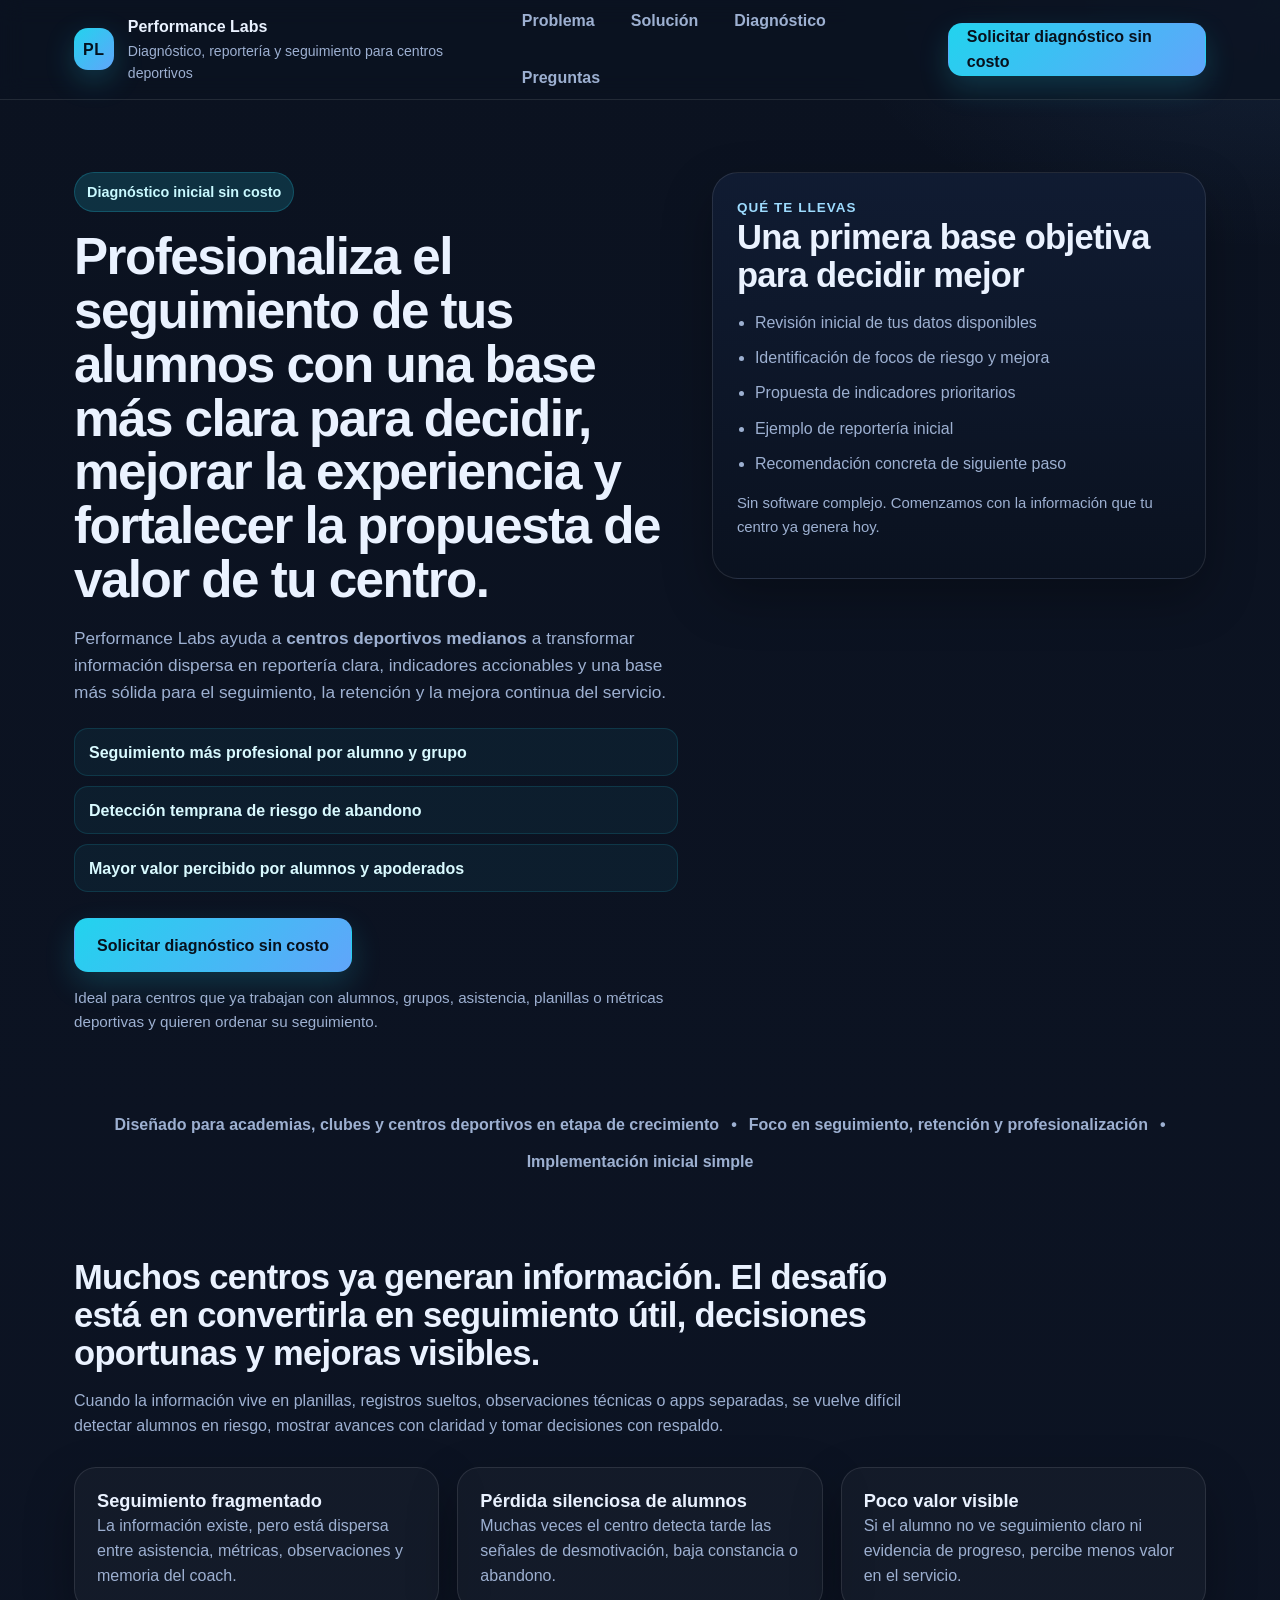
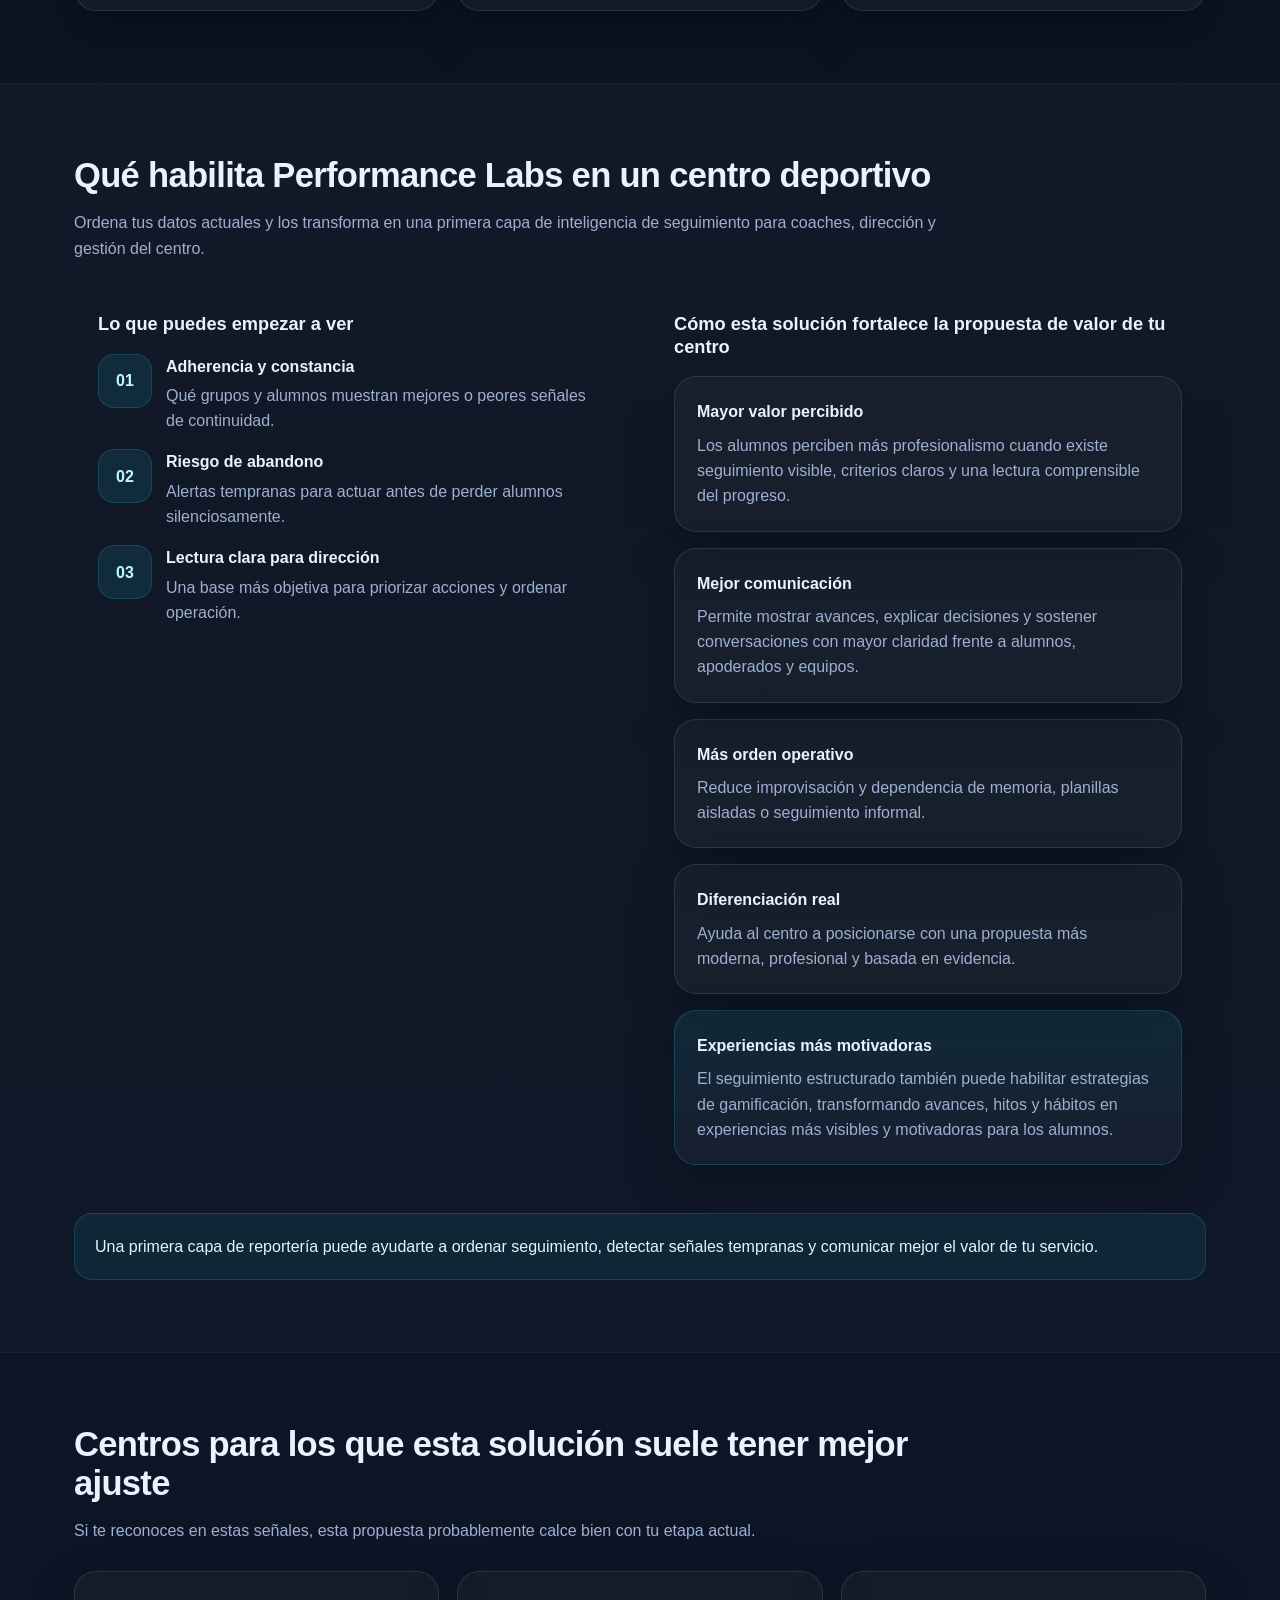
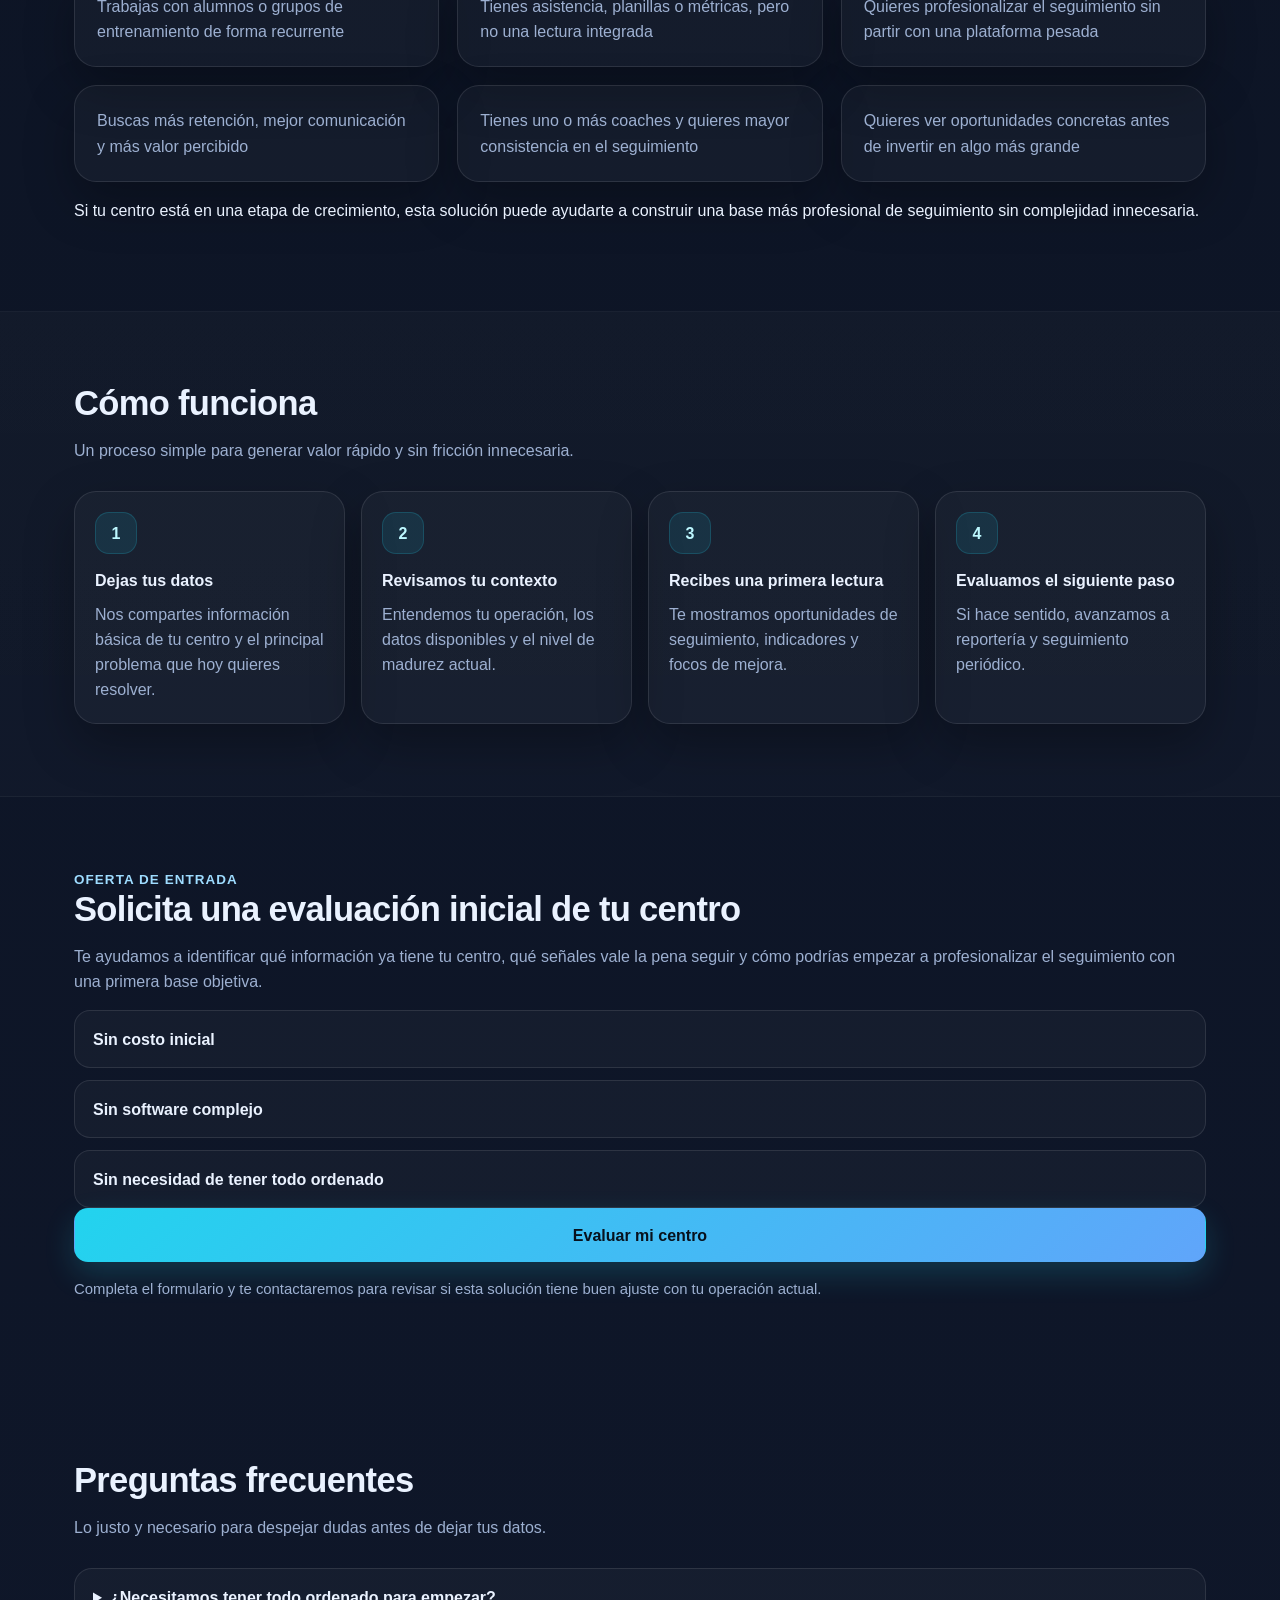
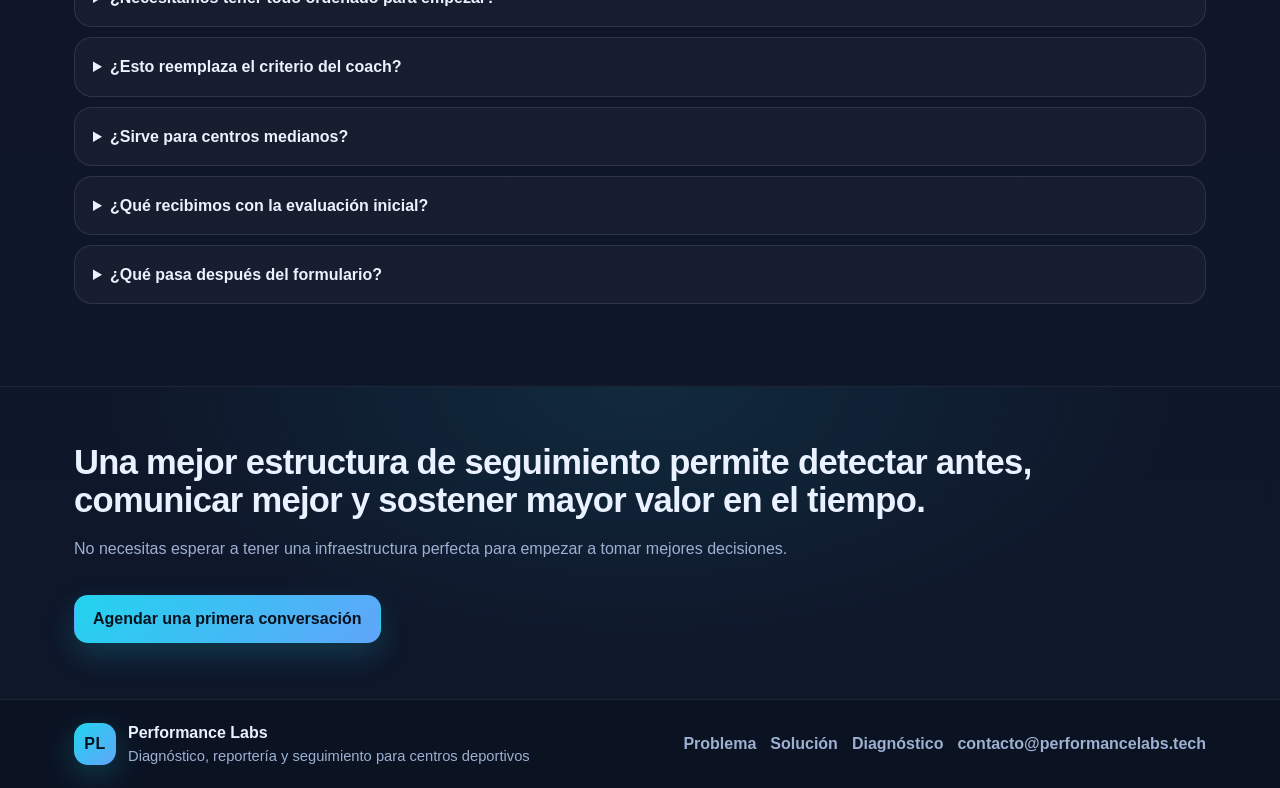
==== commit 2da8ab33: "Add files via upload" ====
--- a/index.html
+++ b/index.html
@@ -4,39 +4,60 @@
   <meta charset="utf-8" />
   <meta name="viewport" content="width=device-width,initial-scale=1" />
   <title>Performance Labs | Diagnóstico sin costo para centros deportivos</title>
-  <meta name="description" content="Profesionaliza el seguimiento de tus alumnos con reportes claros, indicadores accionables y decisiones basadas en datos. Solicita un diagnóstico inicial sin costo." />
+  <meta
+    name="description"
+    content="Profesionaliza el seguimiento de tus alumnos con reportes claros, indicadores accionables y decisiones basadas en datos. Solicita un diagnóstico inicial sin costo."
+  />
   <meta name="theme-color" content="#0B1220" />
   <link rel="stylesheet" href="./styles.css" />
 </head>
 <body>
   <a class="skip" href="#main">Saltar al contenido</a>
-  <header class="topbar">
+
+  <header class="topbar topbar--landing">
     <div class="container topbar__inner">
-      <a href="./index.html" class="brand" aria-label="Ir al inicio">
+      <a href="#" class="brand brand--link" aria-label="Ir al inicio">
         <div class="brand__mark">PL</div>
-        <div>
+        <div class="brand__text">
           <div class="brand__name">Performance Labs</div>
           <div class="brand__tag">Diagnóstico, reportería y seguimiento para centros deportivos</div>
         </div>
       </a>
 
       <nav class="nav" aria-label="Navegación principal">
-        <a href="./index.html" data-page="index.html">Inicio</a>
-        <a href="./quienes-somos.html" data-page="quienes-somos.html">¿Quiénes somos?</a>
-        <a href="./mision-vision.html" data-page="mision-vision.html">Misión y visión</a>
-        <a href="./valores-sellos.html" data-page="valores-sellos.html">Valores y sellos</a>
-        <a class="nav__cta" href="https://forms.gle/Sb2u6RuwZ6XTGvu79" target="_blank">Diagnóstico sin costo</a>
+        <a href="#problema">Problema</a>
+        <a href="#solucion">Solución</a>
+        <a href="#diagnostico">Diagnóstico</a>
+        <a href="#preguntas">Preguntas</a>
       </nav>
+
+      <a
+        class="btn btn--primary btn--nav"
+        href="https://forms.gle/Sb2u6RuwZ6XTGvu79"
+        target="_blank"
+        rel="noopener noreferrer"
+      >
+        Solicitar diagnóstico sin costo
+      </a>
     </div>
   </header>
 
   <main id="main">
-    <section class="hero">
-      <div class="container hero__grid">
-        <div>
+    <section class="hero hero--leadgen">
+      <div class="container hero__grid hero__grid--leadgen">
+        <div class="hero__copy">
           <div class="badge">Diagnóstico inicial sin costo</div>
-          <h1>Profesionaliza el seguimiento de tus alumnos con una base más clara para decidir, mejorar la experiencia y fortalecer la propuesta de valor de tu centro.</h1>
-          <p class="lead">Performance Labs ayuda a centros deportivos medianos a transformar información dispersa en reportería clara, indicadores accionables y una base más sólida para el seguimiento, la retención y la mejora continua del servicio.</p>
+
+          <h1>
+            Profesionaliza el seguimiento de tus alumnos con una base más clara para decidir,
+            mejorar la experiencia y fortalecer la propuesta de valor de tu centro.
+          </h1>
+
+          <p class="lead">
+            Performance Labs ayuda a <strong>centros deportivos medianos</strong> a transformar información dispersa
+            en reportería clara, indicadores accionables y una base más sólida para el seguimiento,
+            la retención y la mejora continua del servicio.
+          </p>
 
           <div class="hero-points">
             <div class="hero-point">Seguimiento más profesional por alumno y grupo</div>
@@ -45,23 +66,37 @@
           </div>
 
           <div class="cta">
-            <a class="btn btn--primary btn--large" href="https://forms.gle/Sb2u6RuwZ6XTGvu79" target="_blank">Solicitar diagnóstico sin costo</a>
-          </div>
-
-          <p class="hero__micro">Ideal para centros que ya trabajan con alumnos, grupos, asistencia, planillas o métricas deportivas y quieren ordenar su seguimiento sin complejidad innecesaria.</p>
-        </div>
-
-        <aside class="hero-lead-box">
+            <a
+              class="btn btn--primary btn--large"
+              href="https://forms.gle/Sb2u6RuwZ6XTGvu79"
+              target="_blank"
+              rel="noopener noreferrer"
+            >
+              Solicitar diagnóstico sin costo
+            </a>
+          </div>
+
+          <p class="hero__micro">
+            Ideal para centros que ya trabajan con alumnos, grupos, asistencia,
+            planillas o métricas deportivas y quieren ordenar su seguimiento.
+          </p>
+        </div>
+
+        <aside class="hero-lead-box" aria-label="Propuesta de valor del diagnóstico">
           <div class="lead-box__kicker">Qué te llevas</div>
           <h2>Una primera base objetiva para decidir mejor</h2>
+
           <ul class="lead-box__list">
-            <li>Revisión inicial de los datos disponibles</li>
+            <li>Revisión inicial de tus datos disponibles</li>
             <li>Identificación de focos de riesgo y mejora</li>
             <li>Propuesta de indicadores prioritarios</li>
             <li>Ejemplo de reportería inicial</li>
             <li>Recomendación concreta de siguiente paso</li>
           </ul>
-          <p class="lead-box__note">Sin software complejo. Comenzamos con la información que tu centro ya genera hoy.</p>
+
+          <p class="lead-box__note">
+            Sin software complejo. Comenzamos con la información que tu centro ya genera hoy.
+          </p>
         </aside>
       </div>
     </section>
@@ -76,21 +111,27 @@
       </div>
     </section>
 
-    <section class="section">
+    <section id="problema" class="section">
       <div class="container">
         <div class="section__head">
           <h2>Muchos centros ya generan información. El desafío está en convertirla en seguimiento útil, decisiones oportunas y mejoras visibles.</h2>
-          <p class="muted">Cuando la información vive en planillas, registros sueltos, observaciones técnicas o apps separadas, se vuelve difícil detectar alumnos en riesgo, mostrar avances con claridad y tomar decisiones con respaldo.</p>
-        </div>
+          <p class="muted">
+            Cuando la información vive en planillas, registros sueltos, observaciones técnicas o apps separadas,
+            se vuelve difícil detectar alumnos en riesgo, mostrar avances con claridad y tomar decisiones con respaldo.
+          </p>
+        </div>
+
         <div class="pain-grid">
           <article class="pain-card">
             <h3>Seguimiento fragmentado</h3>
             <p>La información existe, pero está dispersa entre asistencia, métricas, observaciones y memoria del coach.</p>
           </article>
+
           <article class="pain-card">
             <h3>Pérdida silenciosa de alumnos</h3>
             <p>Muchas veces el centro detecta tarde las señales de desmotivación, baja constancia o abandono.</p>
           </article>
+
           <article class="pain-card">
             <h3>Poco valor visible</h3>
             <p>Si el alumno no ve seguimiento claro ni evidencia de progreso, percibe menos valor en el servicio.</p>
@@ -99,16 +140,20 @@
       </div>
     </section>
 
-    <section class="section section--soft">
+    <section id="solucion" class="section section--soft">
       <div class="container">
         <div class="section__head">
           <h2>Qué habilita Performance Labs en un centro deportivo</h2>
-          <p class="muted">Ordena tus datos actuales y los transforma en una primera capa de inteligencia de seguimiento para coaches, dirección y gestión del centro.</p>
+          <p class="muted">
+            Ordena tus datos actuales y los transforma en una primera capa de inteligencia de seguimiento
+            para coaches, dirección y gestión del centro.
+          </p>
         </div>
 
         <div class="solution-grid">
           <div class="solution-block">
             <h3>Lo que puedes empezar a ver</h3>
+
             <div class="bullet-list">
               <div class="bullet-item">
                 <div class="bullet-item__icon">01</div>
@@ -117,6 +162,7 @@
                   <div class="bullet-item__desc">Qué grupos y alumnos muestran mejores o peores señales de continuidad.</div>
                 </div>
               </div>
+
               <div class="bullet-item">
                 <div class="bullet-item__icon">02</div>
                 <div>
@@ -124,6 +170,7 @@
                   <div class="bullet-item__desc">Alertas tempranas para actuar antes de perder alumnos silenciosamente.</div>
                 </div>
               </div>
+
               <div class="bullet-item">
                 <div class="bullet-item__icon">03</div>
                 <div>
@@ -136,23 +183,28 @@
 
           <div class="solution-block">
             <h3>Cómo esta solución fortalece la propuesta de valor de tu centro</h3>
+
             <div class="card-grid card-grid--single-column">
               <article class="card">
                 <div class="card__title">Mayor valor percibido</div>
                 <div class="card__desc">Los alumnos perciben más profesionalismo cuando existe seguimiento visible, criterios claros y una lectura comprensible del progreso.</div>
               </article>
+
               <article class="card">
                 <div class="card__title">Mejor comunicación</div>
                 <div class="card__desc">Permite mostrar avances, explicar decisiones y sostener conversaciones con mayor claridad frente a alumnos, apoderados y equipos.</div>
               </article>
+
               <article class="card">
                 <div class="card__title">Más orden operativo</div>
                 <div class="card__desc">Reduce improvisación y dependencia de memoria, planillas aisladas o seguimiento informal.</div>
               </article>
+
               <article class="card">
                 <div class="card__title">Diferenciación real</div>
                 <div class="card__desc">Ayuda al centro a posicionarse con una propuesta más moderna, profesional y basada en evidencia.</div>
               </article>
+
               <article class="card card--accent">
                 <div class="card__title">Experiencias más motivadoras</div>
                 <div class="card__desc">El seguimiento estructurado también puede habilitar estrategias de gamificación, transformando avances, hitos y hábitos en experiencias más visibles y motivadoras para los alumnos.</div>
@@ -161,7 +213,9 @@
           </div>
         </div>
 
-        <div class="value-note">Una primera capa de reportería puede ayudarte a ordenar seguimiento, detectar señales tempranas y comunicar mejor el valor de tu servicio.</div>
+        <div class="value-note">
+          Una primera capa de reportería puede ayudarte a ordenar seguimiento, detectar señales tempranas y comunicar mejor el valor de tu servicio.
+        </div>
       </div>
     </section>
 
@@ -169,73 +223,131 @@
       <div class="container">
         <div class="section__head">
           <h2>Centros para los que esta solución suele tener mejor ajuste</h2>
-          <p class="muted">Si te reconoces en estas señales, esta solución probablemente te calce bien.</p>
-        </div>
+          <p class="muted">
+            Si te reconoces en estas señales, esta propuesta probablemente calce bien con tu etapa actual.
+          </p>
+        </div>
+
         <div class="fit-grid">
-          <article class="fit-card">Trabajan con alumnos o grupos de entrenamiento de forma recurrente</article>
-          <article class="fit-card">Tienen asistencia, planillas o métricas, pero todavía no una lectura integrada</article>
-          <article class="fit-card">Buscan profesionalizar el seguimiento sin partir con una plataforma pesada</article>
-          <article class="fit-card">Quieren más retención, mejor comunicación y mayor valor percibido</article>
-          <article class="fit-card">Tienen uno o más coaches y necesitan mayor consistencia en el seguimiento</article>
-          <article class="fit-card">Quieren ver oportunidades concretas antes de invertir en algo más grande</article>
-        </div>
-      </div>
-    </section>
-
-    <section class="section section--soft">
+          <article class="fit-card">Trabajas con alumnos o grupos de entrenamiento de forma recurrente</article>
+          <article class="fit-card">Tienes asistencia, planillas o métricas, pero no una lectura integrada</article>
+          <article class="fit-card">Quieres profesionalizar el seguimiento sin partir con una plataforma pesada</article>
+          <article class="fit-card">Buscas más retención, mejor comunicación y más valor percibido</article>
+          <article class="fit-card">Tienes uno o más coaches y quieres mayor consistencia en el seguimiento</article>
+          <article class="fit-card">Quieres ver oportunidades concretas antes de invertir en algo más grande</article>
+        </div>
+
+        <p class="section-note">
+          Si tu centro está en una etapa de crecimiento, esta solución puede ayudarte a construir una base más profesional de seguimiento sin complejidad innecesaria.
+        </p>
+      </div>
+    </section>
+
+    <section id="como-funciona" class="section section--soft">
       <div class="container">
         <div class="section__head">
           <h2>Cómo funciona</h2>
-          <p class="muted">Un proceso simple para generar valor rápido y sin fricción innecesaria.</p>
-        </div>
+          <p class="muted">
+            Un proceso simple para generar valor rápido y sin fricción innecesaria.
+          </p>
+        </div>
+
         <div class="steps">
-          <article class="step"><div class="step__num">1</div><div class="step__title">Dejas tus datos</div><div class="step__desc">Nos compartes información básica de tu centro y el principal problema que hoy quieres resolver.</div></article>
-          <article class="step"><div class="step__num">2</div><div class="step__title">Revisamos tu contexto</div><div class="step__desc">Entendemos tu operación, los datos disponibles y el nivel de madurez actual.</div></article>
-          <article class="step"><div class="step__num">3</div><div class="step__title">Recibes una primera lectura</div><div class="step__desc">Te mostramos oportunidades de seguimiento, indicadores y focos de mejora.</div></article>
-          <article class="step"><div class="step__num">4</div><div class="step__title">Evaluamos el siguiente paso</div><div class="step__desc">Si hace sentido, avanzamos a reportería y seguimiento periódico.</div></article>
-        </div>
-      </div>
-    </section>
-
-    <section class="section">
-      <div class="container diagnostic-grid">
-        <div>
-          <div class="section__head">
-            <h2>Qué incluye el diagnóstico inicial</h2>
-            <p class="muted">La entrada está diseñada para ser clara, útil y realista desde el primer contacto.</p>
-          </div>
-          <div class="diagnostic-list">
-            <div class="diagnostic-item">Levantamiento del contexto del centro</div>
-            <div class="diagnostic-item">Revisión de datos disponibles</div>
-            <div class="diagnostic-item">Propuesta de indicadores prioritarios</div>
-            <div class="diagnostic-item">Detección de focos de riesgo y mejora</div>
-            <div class="diagnostic-item">Ejemplo de reportería o dashboard</div>
-            <div class="diagnostic-item">Recomendación de siguiente paso</div>
-          </div>
-        </div>
-        <div class="cta-box">
+          <article class="step">
+            <div class="step__num">1</div>
+            <div class="step__title">Dejas tus datos</div>
+            <div class="step__desc">Nos compartes información básica de tu centro y el principal problema que hoy quieres resolver.</div>
+          </article>
+
+          <article class="step">
+            <div class="step__num">2</div>
+            <div class="step__title">Revisamos tu contexto</div>
+            <div class="step__desc">Entendemos tu operación, los datos disponibles y el nivel de madurez actual.</div>
+          </article>
+
+          <article class="step">
+            <div class="step__num">3</div>
+            <div class="step__title">Recibes una primera lectura</div>
+            <div class="step__desc">Te mostramos oportunidades de seguimiento, indicadores y focos de mejora.</div>
+          </article>
+
+          <article class="step">
+            <div class="step__num">4</div>
+            <div class="step__title">Evaluamos el siguiente paso</div>
+            <div class="step__desc">Si hace sentido, avanzamos a reportería y seguimiento periódico.</div>
+          </article>
+        </div>
+      </div>
+    </section>
+
+    <section id="diagnostico" class="section section--diagnostic-cta">
+      <div class="container diagnostic-hero">
+        <div class="diagnostic-hero__copy">
           <div class="diagnostic-box__kicker">Oferta de entrada</div>
-          <h2>Evalúa tu centro sin costo inicial</h2>
-          <p class="lead" style="margin-top:14px;">Una primera lectura puede mostrarte dónde hay oportunidades de seguimiento, retención, valor percibido y profesionalización del servicio.</p>
-          <div class="cta">
-            <a class="btn btn--primary btn--large btn--full" href="https://forms.gle/Sb2u6RuwZ6XTGvu79" target="_blank">Evaluar mi centro</a>
-          </div>
-        </div>
-      </div>
-    </section>
-
-    <section class="section section--soft">
+          <h2>Solicita una evaluación inicial de tu centro</h2>
+          <p class="muted">
+            Te ayudamos a identificar qué información ya tiene tu centro, qué señales vale la pena seguir
+            y cómo podrías empezar a profesionalizar el seguimiento con una primera base objetiva.
+          </p>
+
+          <div class="diagnostic-list diagnostic-list--compact">
+            <div class="diagnostic-item">Sin costo inicial</div>
+            <div class="diagnostic-item">Sin software complejo</div>
+            <div class="diagnostic-item">Sin necesidad de tener todo ordenado</div>
+          </div>
+        </div>
+
+        <div class="diagnostic-hero__cta">
+          <a
+            class="btn btn--primary btn--large btn--full"
+            href="https://forms.gle/Sb2u6RuwZ6XTGvu79"
+            target="_blank"
+            rel="noopener noreferrer"
+          >
+            Evaluar mi centro
+          </a>
+
+          <p class="lead-box__note lead-box__note--center">
+            Completa el formulario y te contactaremos para revisar si esta solución tiene buen ajuste con tu operación actual.
+          </p>
+        </div>
+      </div>
+    </section>
+
+    <section id="preguntas" class="section">
       <div class="container">
         <div class="section__head">
           <h2>Preguntas frecuentes</h2>
-          <p class="muted">Lo justo y necesario para despejar dudas antes de dejar tus datos.</p>
-        </div>
+          <p class="muted">
+            Lo justo y necesario para despejar dudas antes de dejar tus datos.
+          </p>
+        </div>
+
         <div class="faq">
-          <details><summary>¿Necesitamos tener todo ordenado para empezar?</summary><div class="faq__body">No. Podemos partir con planillas, asistencia, métricas y registros simples.</div></details>
-          <details><summary>¿Esto reemplaza el criterio del coach?</summary><div class="faq__body">No. Lo complementa con mayor claridad, estructura y respaldo para decidir mejor.</div></details>
-          <details><summary>¿Sirve para centros medianos?</summary><div class="faq__body">Sí. Está pensado especialmente para centros que están creciendo y necesitan más estructura.</div></details>
-          <details><summary>¿Qué recibimos con el diagnóstico?</summary><div class="faq__body">Una primera lectura de tus datos, focos de mejora, indicadores prioritarios y una recomendación concreta de siguiente paso.</div></details>
-          <details><summary>¿Qué pasa después del formulario?</summary><div class="faq__body">Revisamos la información enviada y te contactamos para evaluar el ajuste y los próximos pasos.</div></details>
+          <details>
+            <summary>¿Necesitamos tener todo ordenado para empezar?</summary>
+            <div class="faq__body">No. Podemos partir con planillas, asistencia, métricas y registros simples.</div>
+          </details>
+
+          <details>
+            <summary>¿Esto reemplaza el criterio del coach?</summary>
+            <div class="faq__body">No. Lo complementa con mayor claridad, estructura y respaldo para decidir mejor.</div>
+          </details>
+
+          <details>
+            <summary>¿Sirve para centros medianos?</summary>
+            <div class="faq__body">Sí. De hecho, está pensado especialmente para centros que están creciendo y necesitan más estructura.</div>
+          </details>
+
+          <details>
+            <summary>¿Qué recibimos con la evaluación inicial?</summary>
+            <div class="faq__body">Una primera lectura de tus datos, focos de mejora, indicadores prioritarios y una recomendación concreta de siguiente paso.</div>
+          </details>
+
+          <details>
+            <summary>¿Qué pasa después del formulario?</summary>
+            <div class="faq__body">Revisamos la información enviada y te contactamos para evaluar el ajuste y los próximos pasos.</div>
+          </details>
         </div>
       </div>
     </section>
@@ -244,10 +356,20 @@
       <div class="container final__grid">
         <div>
           <h2>Una mejor estructura de seguimiento permite detectar antes, comunicar mejor y sostener mayor valor en el tiempo.</h2>
-          <p class="muted">No necesitas esperar a tener una infraestructura perfecta para empezar a tomar mejores decisiones.</p>
-        </div>
+          <p class="muted">
+            No necesitas esperar a tener una infraestructura perfecta para empezar a tomar mejores decisiones.
+          </p>
+        </div>
+
         <div class="final__cta">
-          <a class="btn btn--primary" href="https://forms.gle/Sb2u6RuwZ6XTGvu79" target="_blank">Agendar una primera conversación</a>
+          <a
+            class="btn btn--primary"
+            href="https://forms.gle/Sb2u6RuwZ6XTGvu79"
+            target="_blank"
+            rel="noopener noreferrer"
+          >
+            Agendar una primera conversación
+          </a>
         </div>
       </div>
     </section>
@@ -262,14 +384,16 @@
           <div class="muted muted--small">Diagnóstico, reportería y seguimiento para centros deportivos</div>
         </div>
       </div>
+
       <div class="footer__right">
-        <a href="./index.html">Inicio</a>
-        <a href="./quienes-somos.html">¿Quiénes somos?</a>
-        <a href="./mision-vision.html">Misión y visión</a>
-        <a href="./valores-sellos.html">Valores y sellos</a>
+        <a href="#problema">Problema</a>
+        <a href="#solucion">Solución</a>
+        <a href="#diagnostico">Diagnóstico</a>
+        <a href="mailto:contacto@performancelabs.tech">contacto@performancelabs.tech</a>
       </div>
     </div>
   </footer>
+
   <script src="./app.js"></script>
 </body>
 </html>
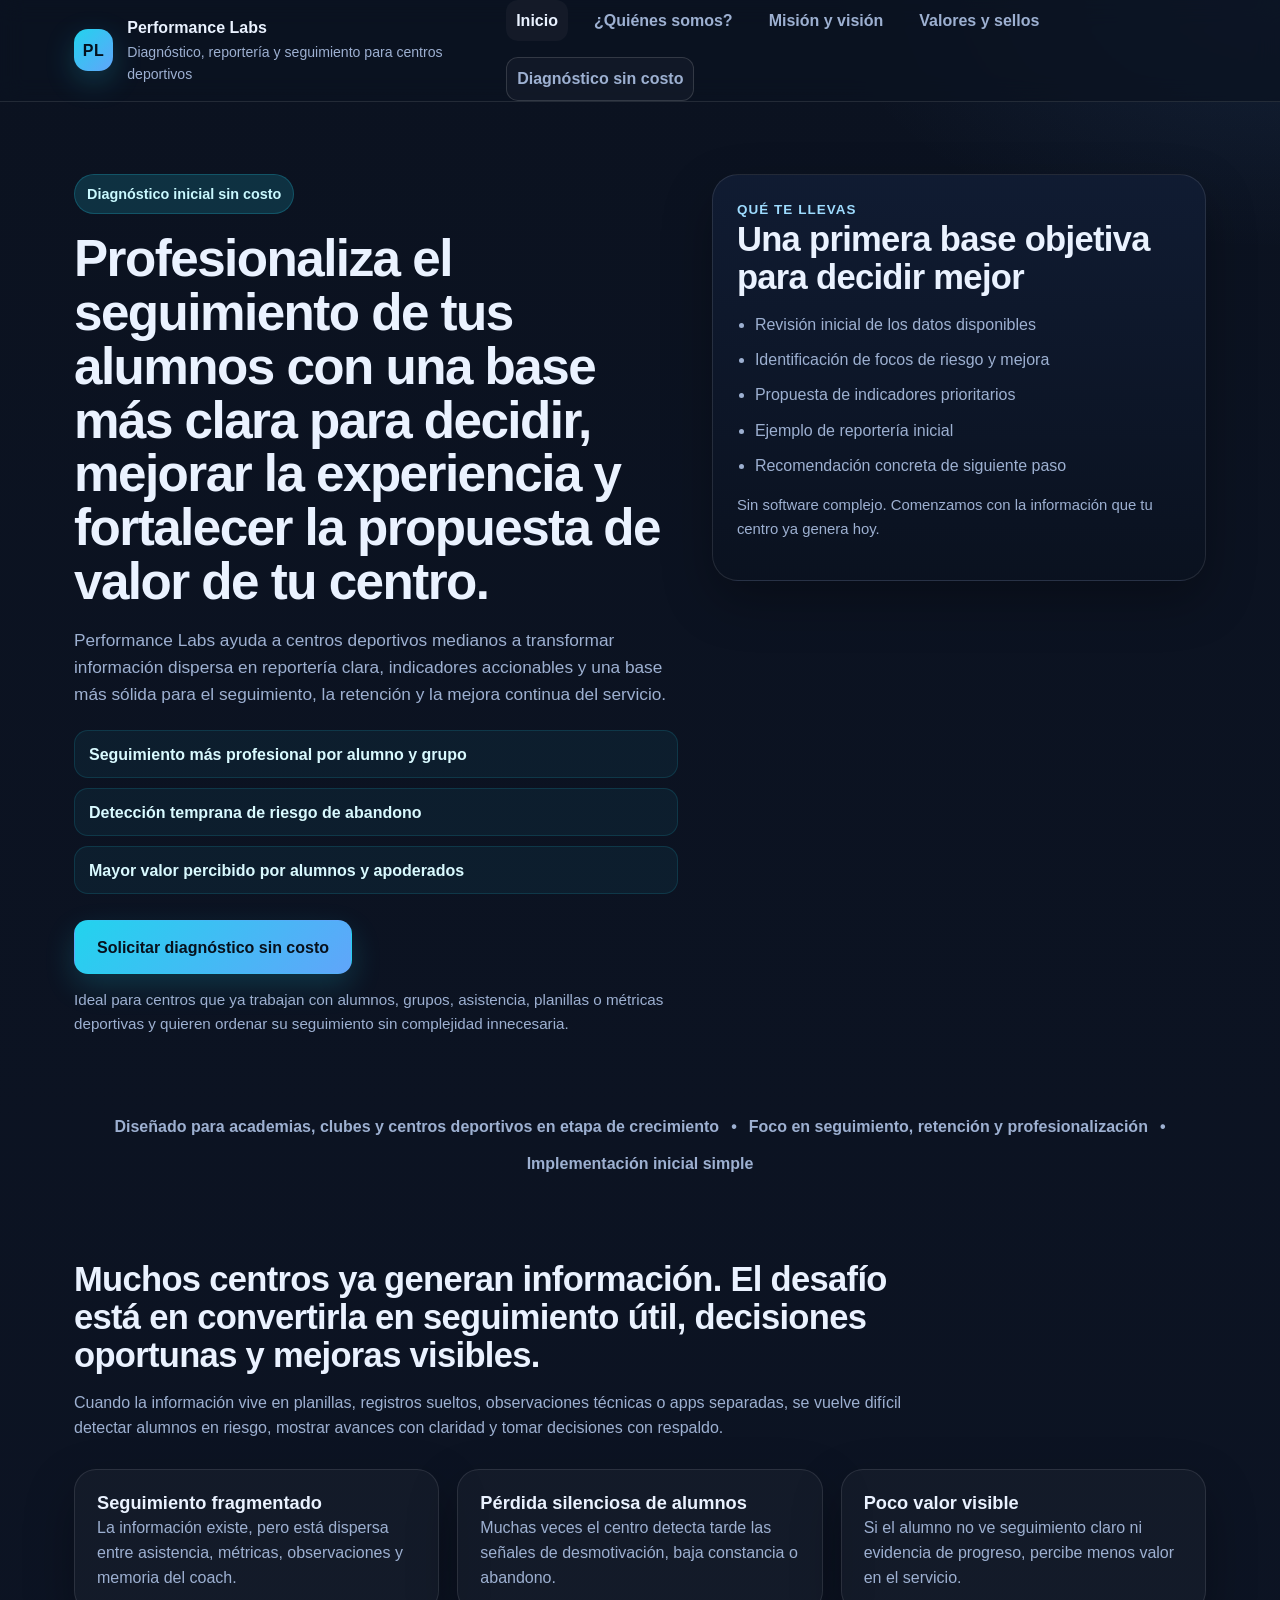
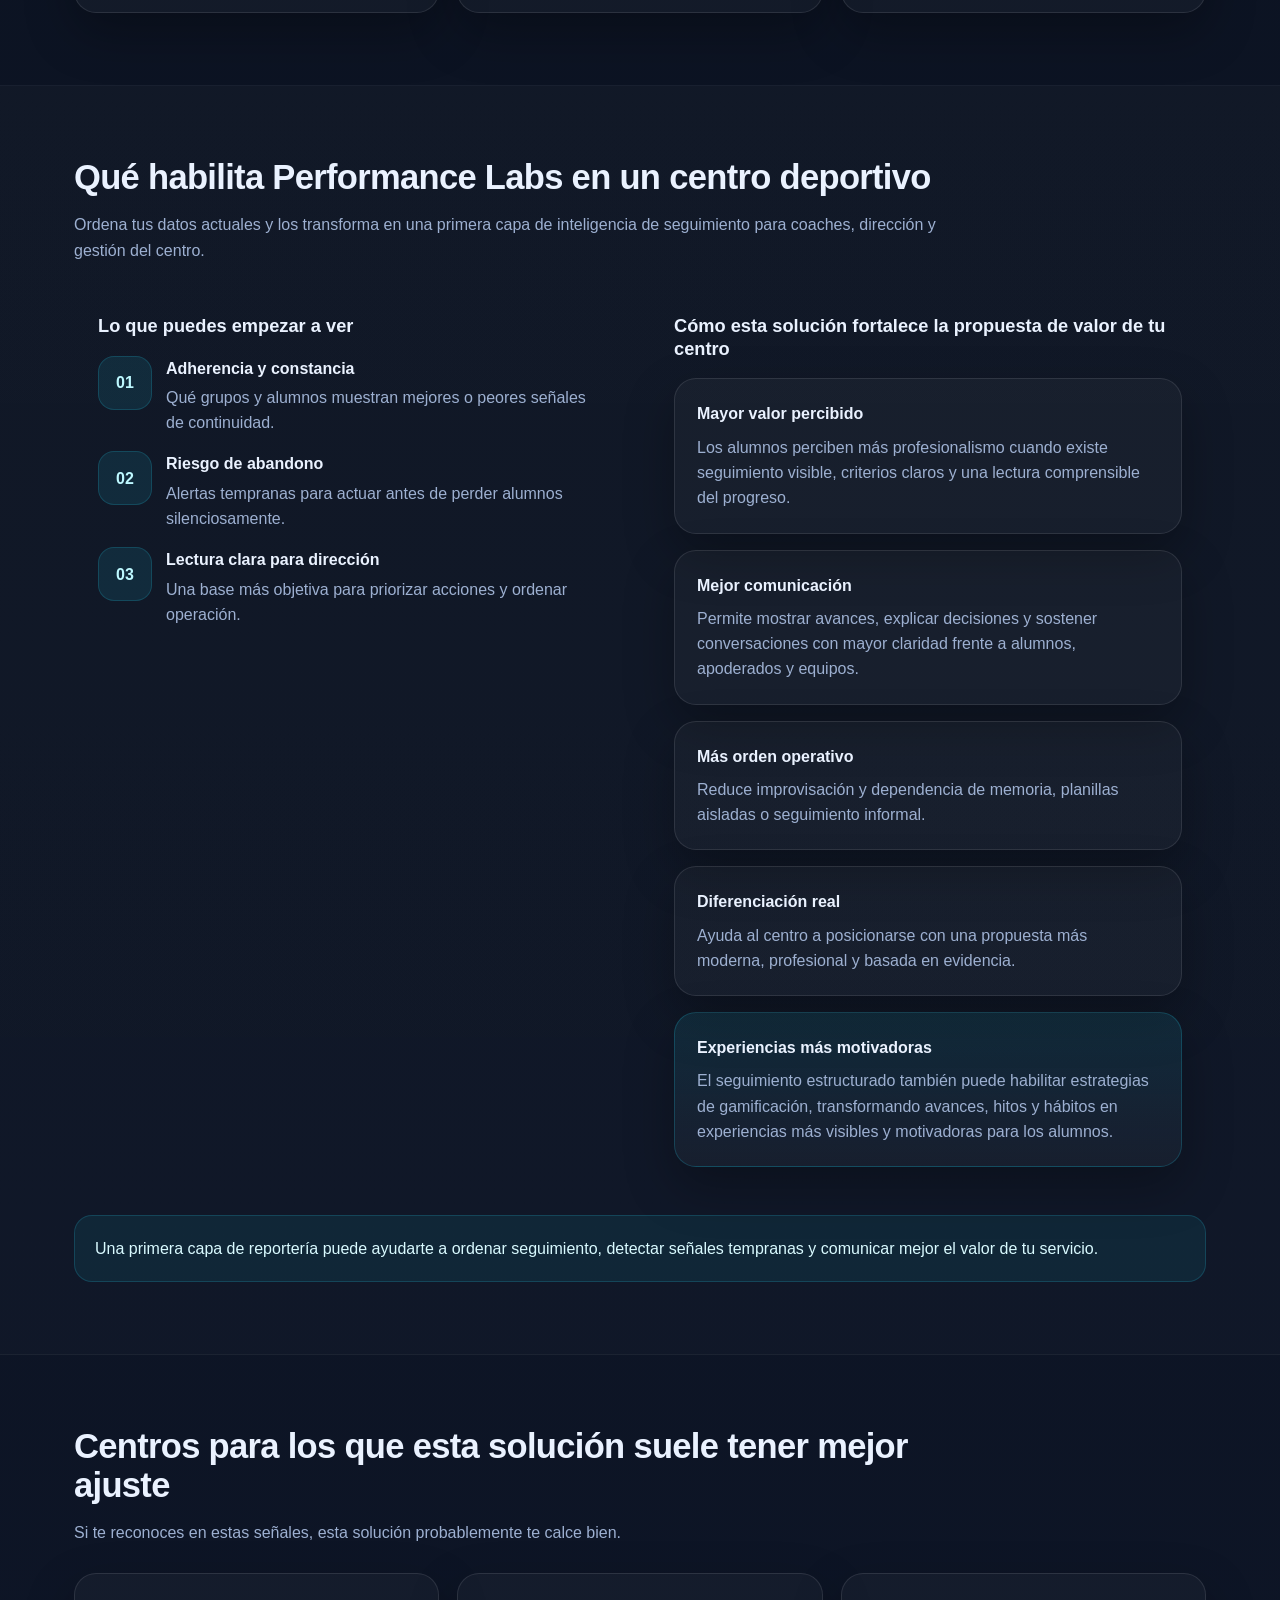
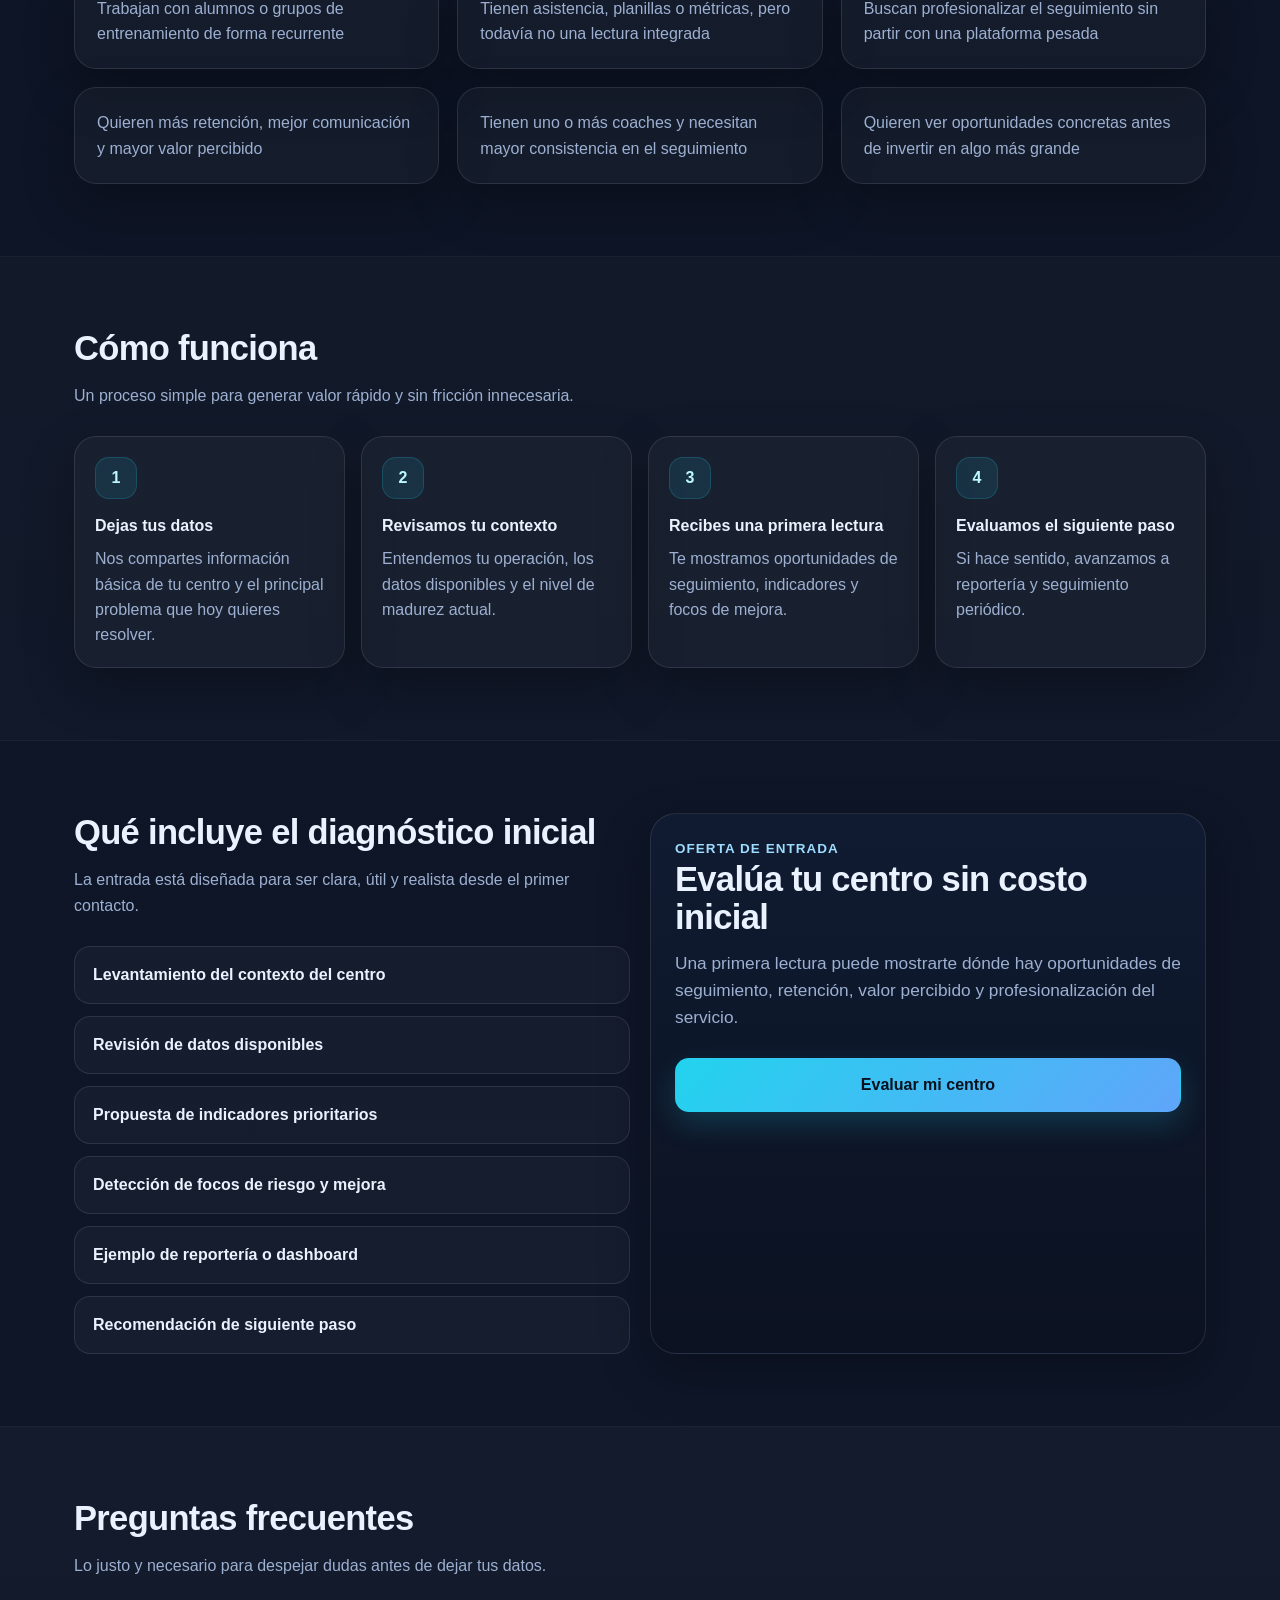
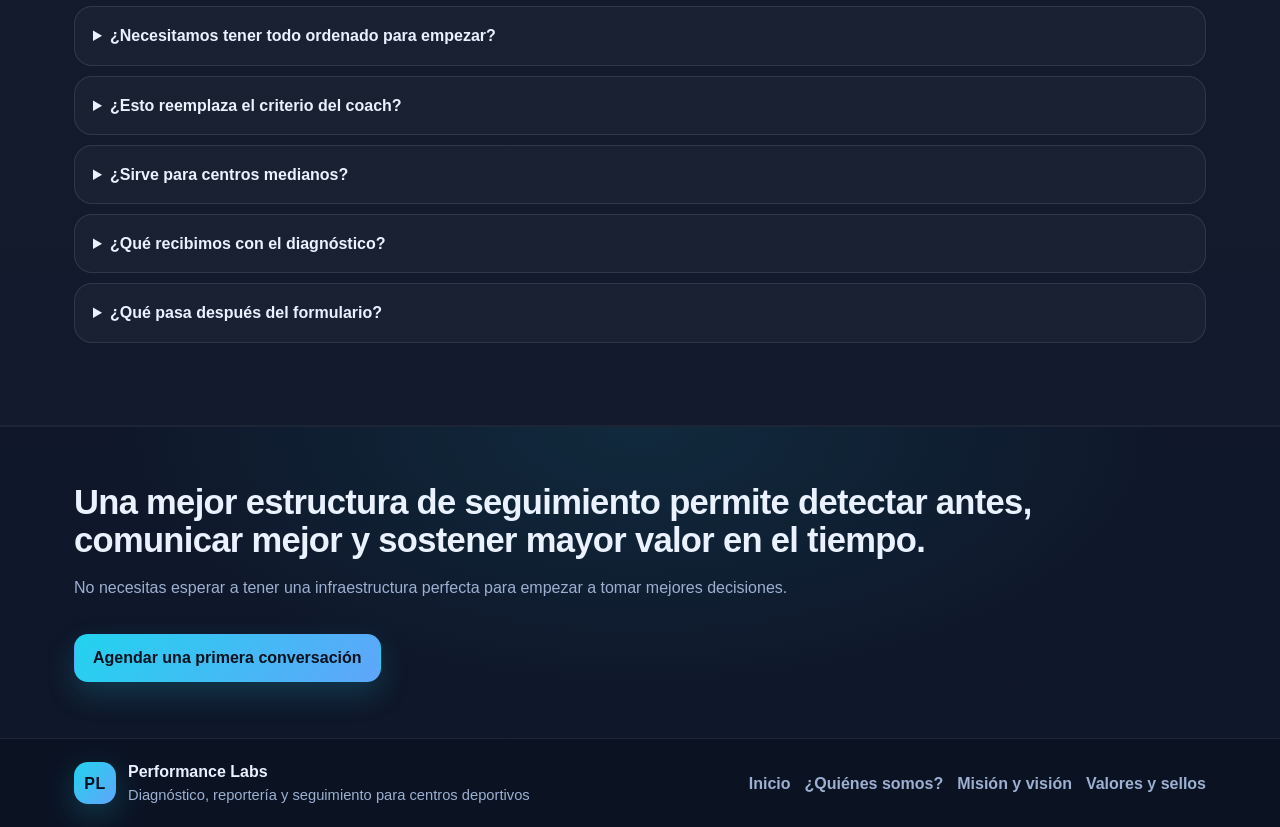
==== commit 4ff3f1f4: "Add files via upload" ====
--- a/index.html
+++ b/index.html
@@ -4,60 +4,39 @@
   <meta charset="utf-8" />
   <meta name="viewport" content="width=device-width,initial-scale=1" />
   <title>Performance Labs | Diagnóstico sin costo para centros deportivos</title>
-  <meta
-    name="description"
-    content="Profesionaliza el seguimiento de tus alumnos con reportes claros, indicadores accionables y decisiones basadas en datos. Solicita un diagnóstico inicial sin costo."
-  />
+  <meta name="description" content="Profesionaliza el seguimiento de tus alumnos con reportes claros, indicadores accionables y decisiones basadas en datos. Solicita un diagnóstico inicial sin costo." />
   <meta name="theme-color" content="#0B1220" />
   <link rel="stylesheet" href="./styles.css" />
 </head>
 <body>
   <a class="skip" href="#main">Saltar al contenido</a>
-
-  <header class="topbar topbar--landing">
+  <header class="topbar">
     <div class="container topbar__inner">
-      <a href="#" class="brand brand--link" aria-label="Ir al inicio">
+      <a href="./index.html" class="brand" aria-label="Ir al inicio">
         <div class="brand__mark">PL</div>
-        <div class="brand__text">
+        <div>
           <div class="brand__name">Performance Labs</div>
           <div class="brand__tag">Diagnóstico, reportería y seguimiento para centros deportivos</div>
         </div>
       </a>
 
       <nav class="nav" aria-label="Navegación principal">
-        <a href="#problema">Problema</a>
-        <a href="#solucion">Solución</a>
-        <a href="#diagnostico">Diagnóstico</a>
-        <a href="#preguntas">Preguntas</a>
+        <a href="./index.html" data-page="index.html">Inicio</a>
+        <a href="./quienes-somos.html" data-page="quienes-somos.html">¿Quiénes somos?</a>
+        <a href="./mision-vision.html" data-page="mision-vision.html">Misión y visión</a>
+        <a href="./valores-sellos.html" data-page="valores-sellos.html">Valores y sellos</a>
+        <a class="nav__cta" href="https://forms.gle/Sb2u6RuwZ6XTGvu79" target="_blank">Diagnóstico sin costo</a>
       </nav>
-
-      <a
-        class="btn btn--primary btn--nav"
-        href="https://forms.gle/Sb2u6RuwZ6XTGvu79"
-        target="_blank"
-        rel="noopener noreferrer"
-      >
-        Solicitar diagnóstico sin costo
-      </a>
     </div>
   </header>
 
   <main id="main">
-    <section class="hero hero--leadgen">
-      <div class="container hero__grid hero__grid--leadgen">
-        <div class="hero__copy">
+    <section class="hero">
+      <div class="container hero__grid">
+        <div>
           <div class="badge">Diagnóstico inicial sin costo</div>
-
-          <h1>
-            Profesionaliza el seguimiento de tus alumnos con una base más clara para decidir,
-            mejorar la experiencia y fortalecer la propuesta de valor de tu centro.
-          </h1>
-
-          <p class="lead">
-            Performance Labs ayuda a <strong>centros deportivos medianos</strong> a transformar información dispersa
-            en reportería clara, indicadores accionables y una base más sólida para el seguimiento,
-            la retención y la mejora continua del servicio.
-          </p>
+          <h1>Profesionaliza el seguimiento de tus alumnos con una base más clara para decidir, mejorar la experiencia y fortalecer la propuesta de valor de tu centro.</h1>
+          <p class="lead">Performance Labs ayuda a centros deportivos medianos a transformar información dispersa en reportería clara, indicadores accionables y una base más sólida para el seguimiento, la retención y la mejora continua del servicio.</p>
 
           <div class="hero-points">
             <div class="hero-point">Seguimiento más profesional por alumno y grupo</div>
@@ -66,37 +45,23 @@
           </div>
 
           <div class="cta">
-            <a
-              class="btn btn--primary btn--large"
-              href="https://forms.gle/Sb2u6RuwZ6XTGvu79"
-              target="_blank"
-              rel="noopener noreferrer"
-            >
-              Solicitar diagnóstico sin costo
-            </a>
-          </div>
-
-          <p class="hero__micro">
-            Ideal para centros que ya trabajan con alumnos, grupos, asistencia,
-            planillas o métricas deportivas y quieren ordenar su seguimiento.
-          </p>
-        </div>
-
-        <aside class="hero-lead-box" aria-label="Propuesta de valor del diagnóstico">
+            <a class="btn btn--primary btn--large" href="https://forms.gle/Sb2u6RuwZ6XTGvu79" target="_blank">Solicitar diagnóstico sin costo</a>
+          </div>
+
+          <p class="hero__micro">Ideal para centros que ya trabajan con alumnos, grupos, asistencia, planillas o métricas deportivas y quieren ordenar su seguimiento sin complejidad innecesaria.</p>
+        </div>
+
+        <aside class="hero-lead-box">
           <div class="lead-box__kicker">Qué te llevas</div>
           <h2>Una primera base objetiva para decidir mejor</h2>
-
           <ul class="lead-box__list">
-            <li>Revisión inicial de tus datos disponibles</li>
+            <li>Revisión inicial de los datos disponibles</li>
             <li>Identificación de focos de riesgo y mejora</li>
             <li>Propuesta de indicadores prioritarios</li>
             <li>Ejemplo de reportería inicial</li>
             <li>Recomendación concreta de siguiente paso</li>
           </ul>
-
-          <p class="lead-box__note">
-            Sin software complejo. Comenzamos con la información que tu centro ya genera hoy.
-          </p>
+          <p class="lead-box__note">Sin software complejo. Comenzamos con la información que tu centro ya genera hoy.</p>
         </aside>
       </div>
     </section>
@@ -111,27 +76,21 @@
       </div>
     </section>
 
-    <section id="problema" class="section">
+    <section class="section">
       <div class="container">
         <div class="section__head">
           <h2>Muchos centros ya generan información. El desafío está en convertirla en seguimiento útil, decisiones oportunas y mejoras visibles.</h2>
-          <p class="muted">
-            Cuando la información vive en planillas, registros sueltos, observaciones técnicas o apps separadas,
-            se vuelve difícil detectar alumnos en riesgo, mostrar avances con claridad y tomar decisiones con respaldo.
-          </p>
-        </div>
-
+          <p class="muted">Cuando la información vive en planillas, registros sueltos, observaciones técnicas o apps separadas, se vuelve difícil detectar alumnos en riesgo, mostrar avances con claridad y tomar decisiones con respaldo.</p>
+        </div>
         <div class="pain-grid">
           <article class="pain-card">
             <h3>Seguimiento fragmentado</h3>
             <p>La información existe, pero está dispersa entre asistencia, métricas, observaciones y memoria del coach.</p>
           </article>
-
           <article class="pain-card">
             <h3>Pérdida silenciosa de alumnos</h3>
             <p>Muchas veces el centro detecta tarde las señales de desmotivación, baja constancia o abandono.</p>
           </article>
-
           <article class="pain-card">
             <h3>Poco valor visible</h3>
             <p>Si el alumno no ve seguimiento claro ni evidencia de progreso, percibe menos valor en el servicio.</p>
@@ -140,20 +99,16 @@
       </div>
     </section>
 
-    <section id="solucion" class="section section--soft">
+    <section class="section section--soft">
       <div class="container">
         <div class="section__head">
           <h2>Qué habilita Performance Labs en un centro deportivo</h2>
-          <p class="muted">
-            Ordena tus datos actuales y los transforma en una primera capa de inteligencia de seguimiento
-            para coaches, dirección y gestión del centro.
-          </p>
+          <p class="muted">Ordena tus datos actuales y los transforma en una primera capa de inteligencia de seguimiento para coaches, dirección y gestión del centro.</p>
         </div>
 
         <div class="solution-grid">
           <div class="solution-block">
             <h3>Lo que puedes empezar a ver</h3>
-
             <div class="bullet-list">
               <div class="bullet-item">
                 <div class="bullet-item__icon">01</div>
@@ -162,7 +117,6 @@
                   <div class="bullet-item__desc">Qué grupos y alumnos muestran mejores o peores señales de continuidad.</div>
                 </div>
               </div>
-
               <div class="bullet-item">
                 <div class="bullet-item__icon">02</div>
                 <div>
@@ -170,7 +124,6 @@
                   <div class="bullet-item__desc">Alertas tempranas para actuar antes de perder alumnos silenciosamente.</div>
                 </div>
               </div>
-
               <div class="bullet-item">
                 <div class="bullet-item__icon">03</div>
                 <div>
@@ -183,28 +136,23 @@
 
           <div class="solution-block">
             <h3>Cómo esta solución fortalece la propuesta de valor de tu centro</h3>
-
             <div class="card-grid card-grid--single-column">
               <article class="card">
                 <div class="card__title">Mayor valor percibido</div>
                 <div class="card__desc">Los alumnos perciben más profesionalismo cuando existe seguimiento visible, criterios claros y una lectura comprensible del progreso.</div>
               </article>
-
               <article class="card">
                 <div class="card__title">Mejor comunicación</div>
                 <div class="card__desc">Permite mostrar avances, explicar decisiones y sostener conversaciones con mayor claridad frente a alumnos, apoderados y equipos.</div>
               </article>
-
               <article class="card">
                 <div class="card__title">Más orden operativo</div>
                 <div class="card__desc">Reduce improvisación y dependencia de memoria, planillas aisladas o seguimiento informal.</div>
               </article>
-
               <article class="card">
                 <div class="card__title">Diferenciación real</div>
                 <div class="card__desc">Ayuda al centro a posicionarse con una propuesta más moderna, profesional y basada en evidencia.</div>
               </article>
-
               <article class="card card--accent">
                 <div class="card__title">Experiencias más motivadoras</div>
                 <div class="card__desc">El seguimiento estructurado también puede habilitar estrategias de gamificación, transformando avances, hitos y hábitos en experiencias más visibles y motivadoras para los alumnos.</div>
@@ -213,9 +161,7 @@
           </div>
         </div>
 
-        <div class="value-note">
-          Una primera capa de reportería puede ayudarte a ordenar seguimiento, detectar señales tempranas y comunicar mejor el valor de tu servicio.
-        </div>
+        <div class="value-note">Una primera capa de reportería puede ayudarte a ordenar seguimiento, detectar señales tempranas y comunicar mejor el valor de tu servicio.</div>
       </div>
     </section>
 
@@ -223,131 +169,73 @@
       <div class="container">
         <div class="section__head">
           <h2>Centros para los que esta solución suele tener mejor ajuste</h2>
-          <p class="muted">
-            Si te reconoces en estas señales, esta propuesta probablemente calce bien con tu etapa actual.
-          </p>
-        </div>
-
+          <p class="muted">Si te reconoces en estas señales, esta solución probablemente te calce bien.</p>
+        </div>
         <div class="fit-grid">
-          <article class="fit-card">Trabajas con alumnos o grupos de entrenamiento de forma recurrente</article>
-          <article class="fit-card">Tienes asistencia, planillas o métricas, pero no una lectura integrada</article>
-          <article class="fit-card">Quieres profesionalizar el seguimiento sin partir con una plataforma pesada</article>
-          <article class="fit-card">Buscas más retención, mejor comunicación y más valor percibido</article>
-          <article class="fit-card">Tienes uno o más coaches y quieres mayor consistencia en el seguimiento</article>
-          <article class="fit-card">Quieres ver oportunidades concretas antes de invertir en algo más grande</article>
-        </div>
-
-        <p class="section-note">
-          Si tu centro está en una etapa de crecimiento, esta solución puede ayudarte a construir una base más profesional de seguimiento sin complejidad innecesaria.
-        </p>
-      </div>
-    </section>
-
-    <section id="como-funciona" class="section section--soft">
+          <article class="fit-card">Trabajan con alumnos o grupos de entrenamiento de forma recurrente</article>
+          <article class="fit-card">Tienen asistencia, planillas o métricas, pero todavía no una lectura integrada</article>
+          <article class="fit-card">Buscan profesionalizar el seguimiento sin partir con una plataforma pesada</article>
+          <article class="fit-card">Quieren más retención, mejor comunicación y mayor valor percibido</article>
+          <article class="fit-card">Tienen uno o más coaches y necesitan mayor consistencia en el seguimiento</article>
+          <article class="fit-card">Quieren ver oportunidades concretas antes de invertir en algo más grande</article>
+        </div>
+      </div>
+    </section>
+
+    <section class="section section--soft">
       <div class="container">
         <div class="section__head">
           <h2>Cómo funciona</h2>
-          <p class="muted">
-            Un proceso simple para generar valor rápido y sin fricción innecesaria.
-          </p>
-        </div>
-
+          <p class="muted">Un proceso simple para generar valor rápido y sin fricción innecesaria.</p>
+        </div>
         <div class="steps">
-          <article class="step">
-            <div class="step__num">1</div>
-            <div class="step__title">Dejas tus datos</div>
-            <div class="step__desc">Nos compartes información básica de tu centro y el principal problema que hoy quieres resolver.</div>
-          </article>
-
-          <article class="step">
-            <div class="step__num">2</div>
-            <div class="step__title">Revisamos tu contexto</div>
-            <div class="step__desc">Entendemos tu operación, los datos disponibles y el nivel de madurez actual.</div>
-          </article>
-
-          <article class="step">
-            <div class="step__num">3</div>
-            <div class="step__title">Recibes una primera lectura</div>
-            <div class="step__desc">Te mostramos oportunidades de seguimiento, indicadores y focos de mejora.</div>
-          </article>
-
-          <article class="step">
-            <div class="step__num">4</div>
-            <div class="step__title">Evaluamos el siguiente paso</div>
-            <div class="step__desc">Si hace sentido, avanzamos a reportería y seguimiento periódico.</div>
-          </article>
-        </div>
-      </div>
-    </section>
-
-    <section id="diagnostico" class="section section--diagnostic-cta">
-      <div class="container diagnostic-hero">
-        <div class="diagnostic-hero__copy">
+          <article class="step"><div class="step__num">1</div><div class="step__title">Dejas tus datos</div><div class="step__desc">Nos compartes información básica de tu centro y el principal problema que hoy quieres resolver.</div></article>
+          <article class="step"><div class="step__num">2</div><div class="step__title">Revisamos tu contexto</div><div class="step__desc">Entendemos tu operación, los datos disponibles y el nivel de madurez actual.</div></article>
+          <article class="step"><div class="step__num">3</div><div class="step__title">Recibes una primera lectura</div><div class="step__desc">Te mostramos oportunidades de seguimiento, indicadores y focos de mejora.</div></article>
+          <article class="step"><div class="step__num">4</div><div class="step__title">Evaluamos el siguiente paso</div><div class="step__desc">Si hace sentido, avanzamos a reportería y seguimiento periódico.</div></article>
+        </div>
+      </div>
+    </section>
+
+    <section class="section">
+      <div class="container diagnostic-grid">
+        <div>
+          <div class="section__head">
+            <h2>Qué incluye el diagnóstico inicial</h2>
+            <p class="muted">La entrada está diseñada para ser clara, útil y realista desde el primer contacto.</p>
+          </div>
+          <div class="diagnostic-list">
+            <div class="diagnostic-item">Levantamiento del contexto del centro</div>
+            <div class="diagnostic-item">Revisión de datos disponibles</div>
+            <div class="diagnostic-item">Propuesta de indicadores prioritarios</div>
+            <div class="diagnostic-item">Detección de focos de riesgo y mejora</div>
+            <div class="diagnostic-item">Ejemplo de reportería o dashboard</div>
+            <div class="diagnostic-item">Recomendación de siguiente paso</div>
+          </div>
+        </div>
+        <div class="cta-box">
           <div class="diagnostic-box__kicker">Oferta de entrada</div>
-          <h2>Solicita una evaluación inicial de tu centro</h2>
-          <p class="muted">
-            Te ayudamos a identificar qué información ya tiene tu centro, qué señales vale la pena seguir
-            y cómo podrías empezar a profesionalizar el seguimiento con una primera base objetiva.
-          </p>
-
-          <div class="diagnostic-list diagnostic-list--compact">
-            <div class="diagnostic-item">Sin costo inicial</div>
-            <div class="diagnostic-item">Sin software complejo</div>
-            <div class="diagnostic-item">Sin necesidad de tener todo ordenado</div>
-          </div>
-        </div>
-
-        <div class="diagnostic-hero__cta">
-          <a
-            class="btn btn--primary btn--large btn--full"
-            href="https://forms.gle/Sb2u6RuwZ6XTGvu79"
-            target="_blank"
-            rel="noopener noreferrer"
-          >
-            Evaluar mi centro
-          </a>
-
-          <p class="lead-box__note lead-box__note--center">
-            Completa el formulario y te contactaremos para revisar si esta solución tiene buen ajuste con tu operación actual.
-          </p>
-        </div>
-      </div>
-    </section>
-
-    <section id="preguntas" class="section">
+          <h2>Evalúa tu centro sin costo inicial</h2>
+          <p class="lead" style="margin-top:14px;">Una primera lectura puede mostrarte dónde hay oportunidades de seguimiento, retención, valor percibido y profesionalización del servicio.</p>
+          <div class="cta">
+            <a class="btn btn--primary btn--large btn--full" href="https://forms.gle/Sb2u6RuwZ6XTGvu79" target="_blank">Evaluar mi centro</a>
+          </div>
+        </div>
+      </div>
+    </section>
+
+    <section class="section section--soft">
       <div class="container">
         <div class="section__head">
           <h2>Preguntas frecuentes</h2>
-          <p class="muted">
-            Lo justo y necesario para despejar dudas antes de dejar tus datos.
-          </p>
-        </div>
-
+          <p class="muted">Lo justo y necesario para despejar dudas antes de dejar tus datos.</p>
+        </div>
         <div class="faq">
-          <details>
-            <summary>¿Necesitamos tener todo ordenado para empezar?</summary>
-            <div class="faq__body">No. Podemos partir con planillas, asistencia, métricas y registros simples.</div>
-          </details>
-
-          <details>
-            <summary>¿Esto reemplaza el criterio del coach?</summary>
-            <div class="faq__body">No. Lo complementa con mayor claridad, estructura y respaldo para decidir mejor.</div>
-          </details>
-
-          <details>
-            <summary>¿Sirve para centros medianos?</summary>
-            <div class="faq__body">Sí. De hecho, está pensado especialmente para centros que están creciendo y necesitan más estructura.</div>
-          </details>
-
-          <details>
-            <summary>¿Qué recibimos con la evaluación inicial?</summary>
-            <div class="faq__body">Una primera lectura de tus datos, focos de mejora, indicadores prioritarios y una recomendación concreta de siguiente paso.</div>
-          </details>
-
-          <details>
-            <summary>¿Qué pasa después del formulario?</summary>
-            <div class="faq__body">Revisamos la información enviada y te contactamos para evaluar el ajuste y los próximos pasos.</div>
-          </details>
+          <details><summary>¿Necesitamos tener todo ordenado para empezar?</summary><div class="faq__body">No. Podemos partir con planillas, asistencia, métricas y registros simples.</div></details>
+          <details><summary>¿Esto reemplaza el criterio del coach?</summary><div class="faq__body">No. Lo complementa con mayor claridad, estructura y respaldo para decidir mejor.</div></details>
+          <details><summary>¿Sirve para centros medianos?</summary><div class="faq__body">Sí. Está pensado especialmente para centros que están creciendo y necesitan más estructura.</div></details>
+          <details><summary>¿Qué recibimos con el diagnóstico?</summary><div class="faq__body">Una primera lectura de tus datos, focos de mejora, indicadores prioritarios y una recomendación concreta de siguiente paso.</div></details>
+          <details><summary>¿Qué pasa después del formulario?</summary><div class="faq__body">Revisamos la información enviada y te contactamos para evaluar el ajuste y los próximos pasos.</div></details>
         </div>
       </div>
     </section>
@@ -356,20 +244,10 @@
       <div class="container final__grid">
         <div>
           <h2>Una mejor estructura de seguimiento permite detectar antes, comunicar mejor y sostener mayor valor en el tiempo.</h2>
-          <p class="muted">
-            No necesitas esperar a tener una infraestructura perfecta para empezar a tomar mejores decisiones.
-          </p>
-        </div>
-
+          <p class="muted">No necesitas esperar a tener una infraestructura perfecta para empezar a tomar mejores decisiones.</p>
+        </div>
         <div class="final__cta">
-          <a
-            class="btn btn--primary"
-            href="https://forms.gle/Sb2u6RuwZ6XTGvu79"
-            target="_blank"
-            rel="noopener noreferrer"
-          >
-            Agendar una primera conversación
-          </a>
+          <a class="btn btn--primary" href="https://forms.gle/Sb2u6RuwZ6XTGvu79" target="_blank">Agendar una primera conversación</a>
         </div>
       </div>
     </section>
@@ -384,16 +262,14 @@
           <div class="muted muted--small">Diagnóstico, reportería y seguimiento para centros deportivos</div>
         </div>
       </div>
-
       <div class="footer__right">
-        <a href="#problema">Problema</a>
-        <a href="#solucion">Solución</a>
-        <a href="#diagnostico">Diagnóstico</a>
-        <a href="mailto:contacto@performancelabs.tech">contacto@performancelabs.tech</a>
+        <a href="./index.html">Inicio</a>
+        <a href="./quienes-somos.html">¿Quiénes somos?</a>
+        <a href="./mision-vision.html">Misión y visión</a>
+        <a href="./valores-sellos.html">Valores y sellos</a>
       </div>
     </div>
   </footer>
-
   <script src="./app.js"></script>
 </body>
 </html>
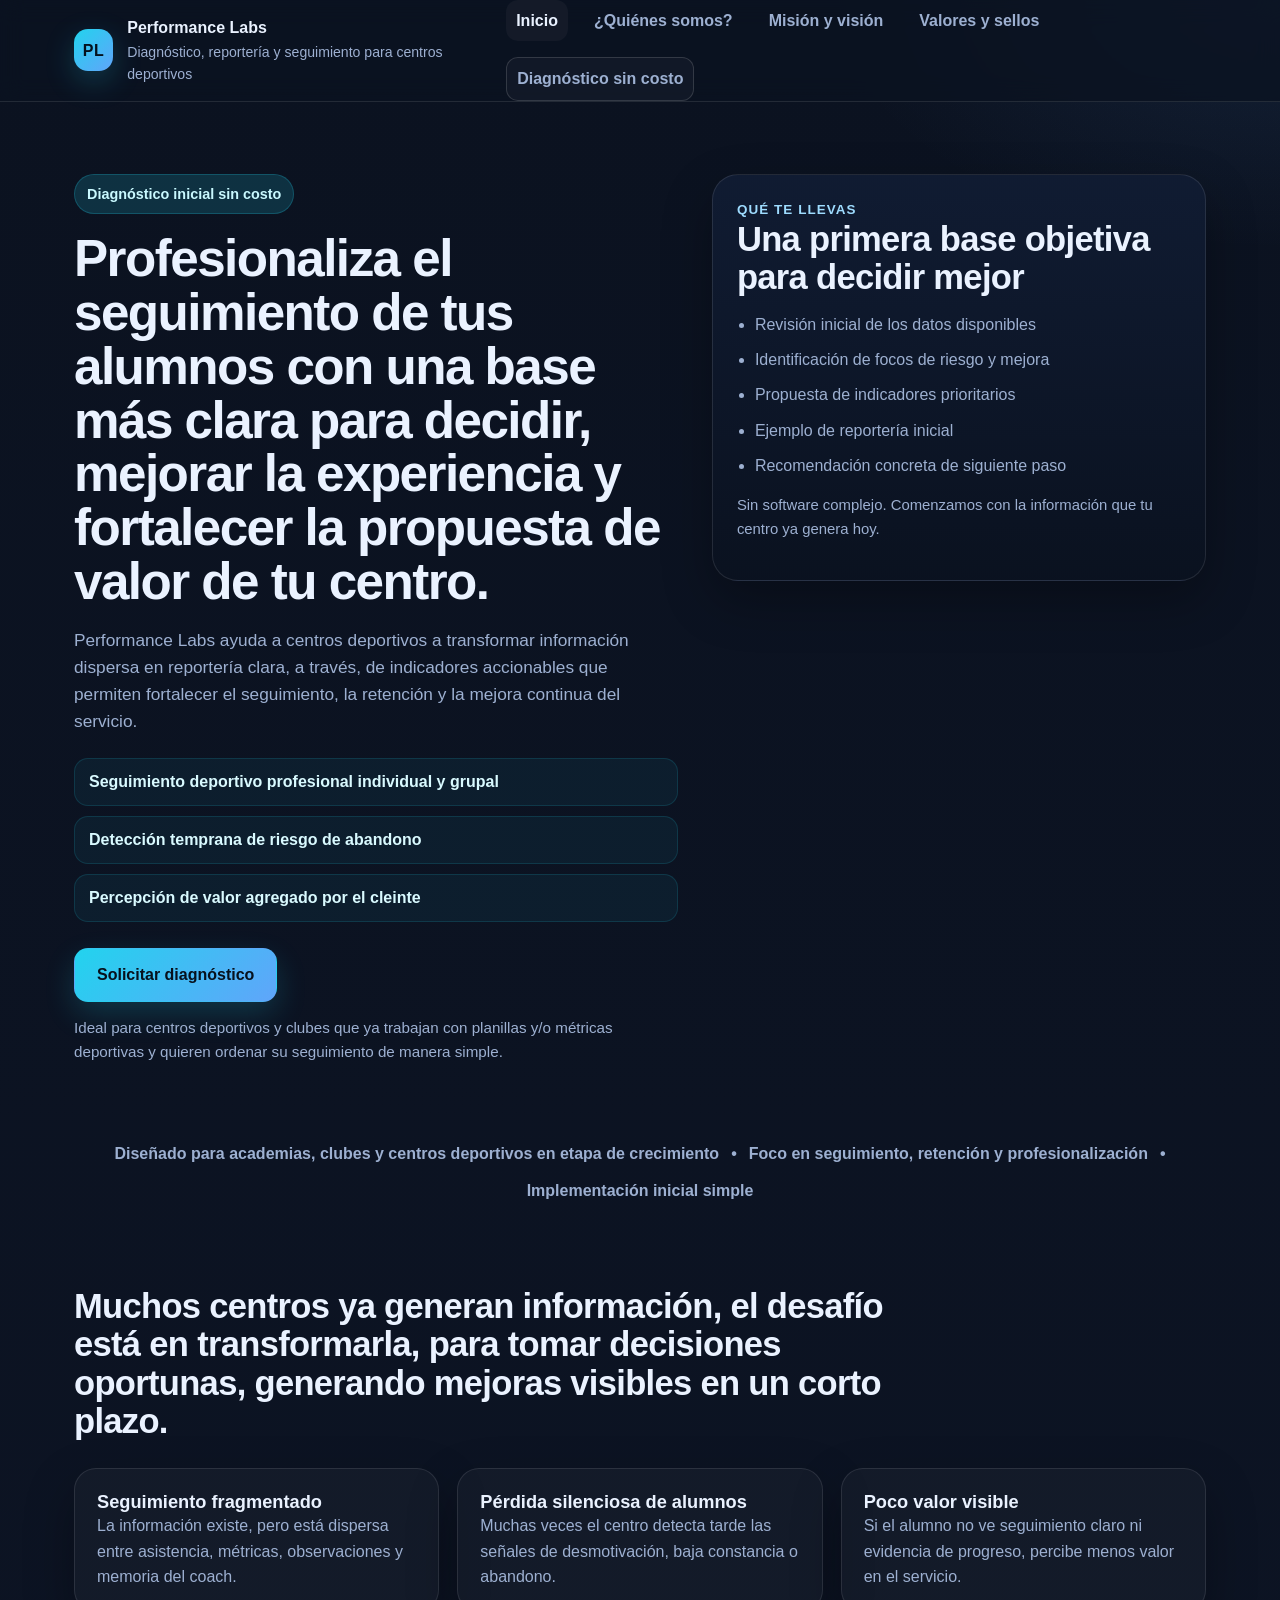
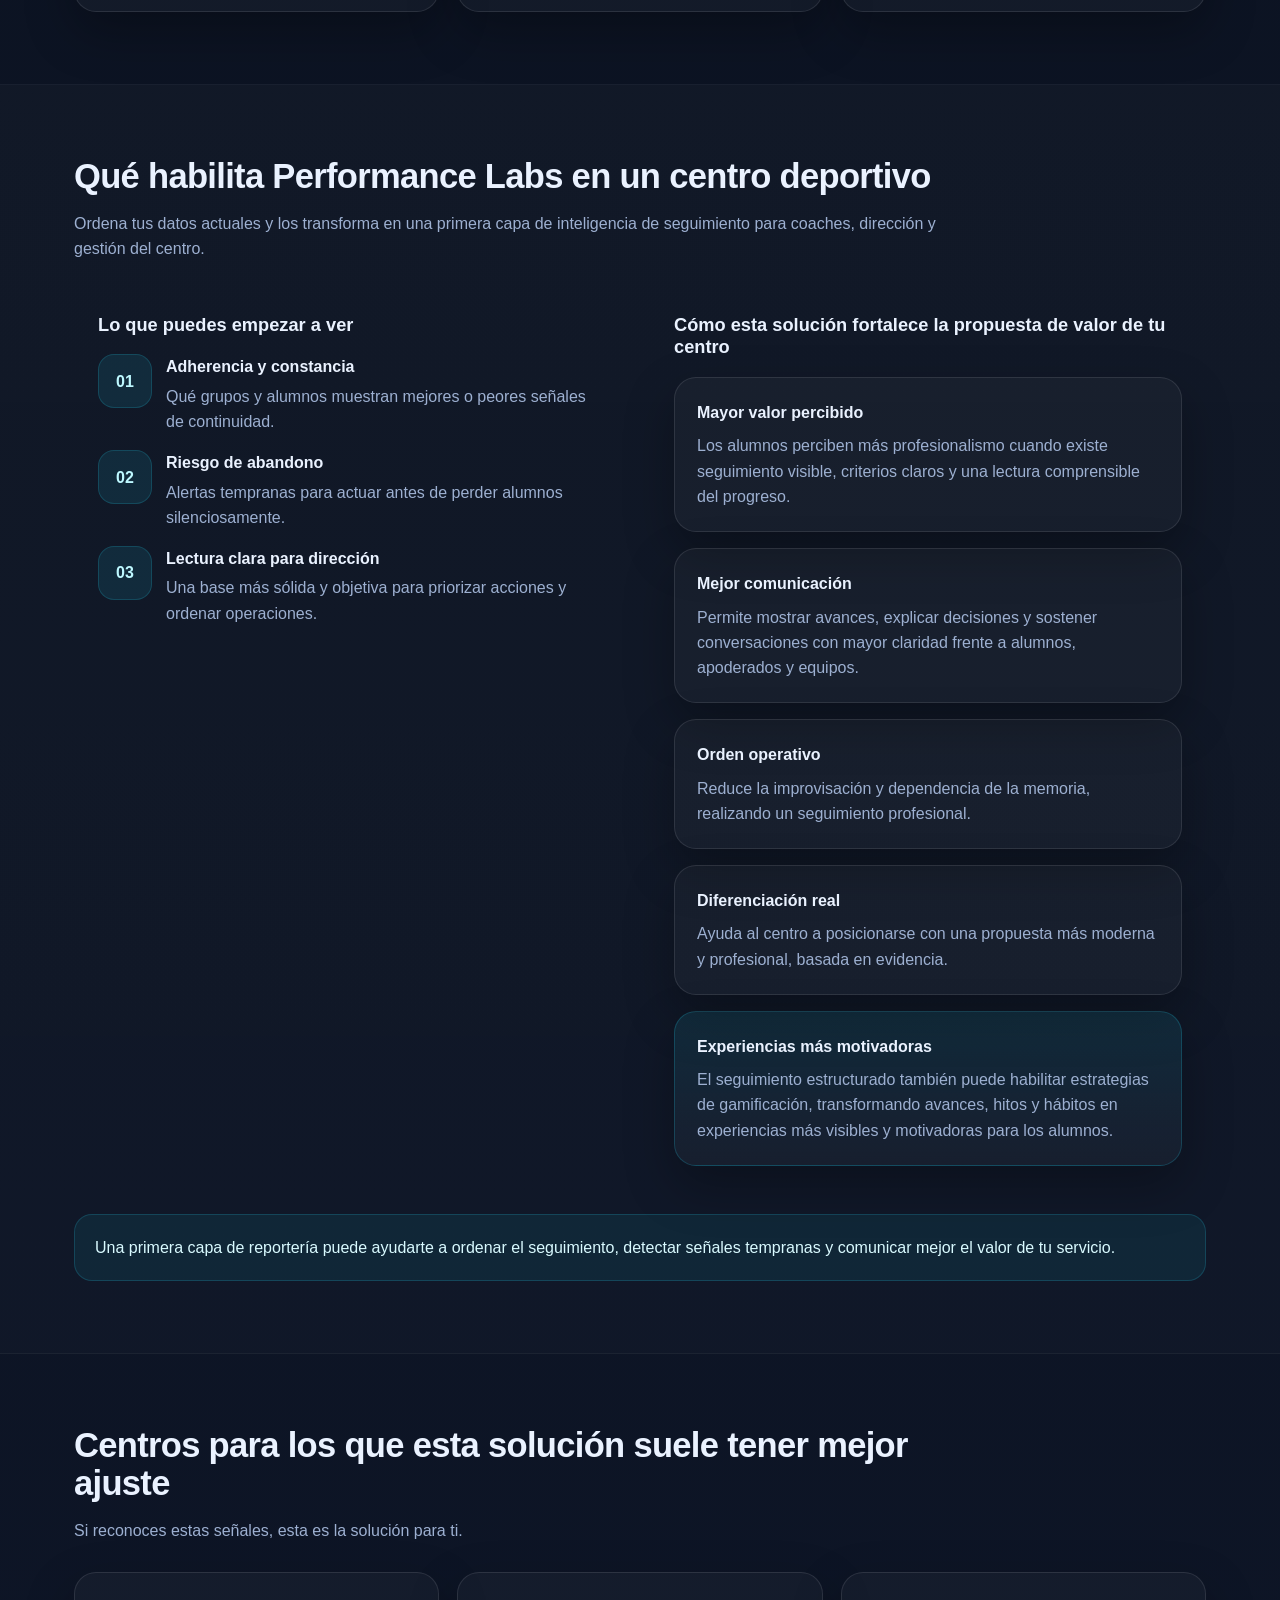
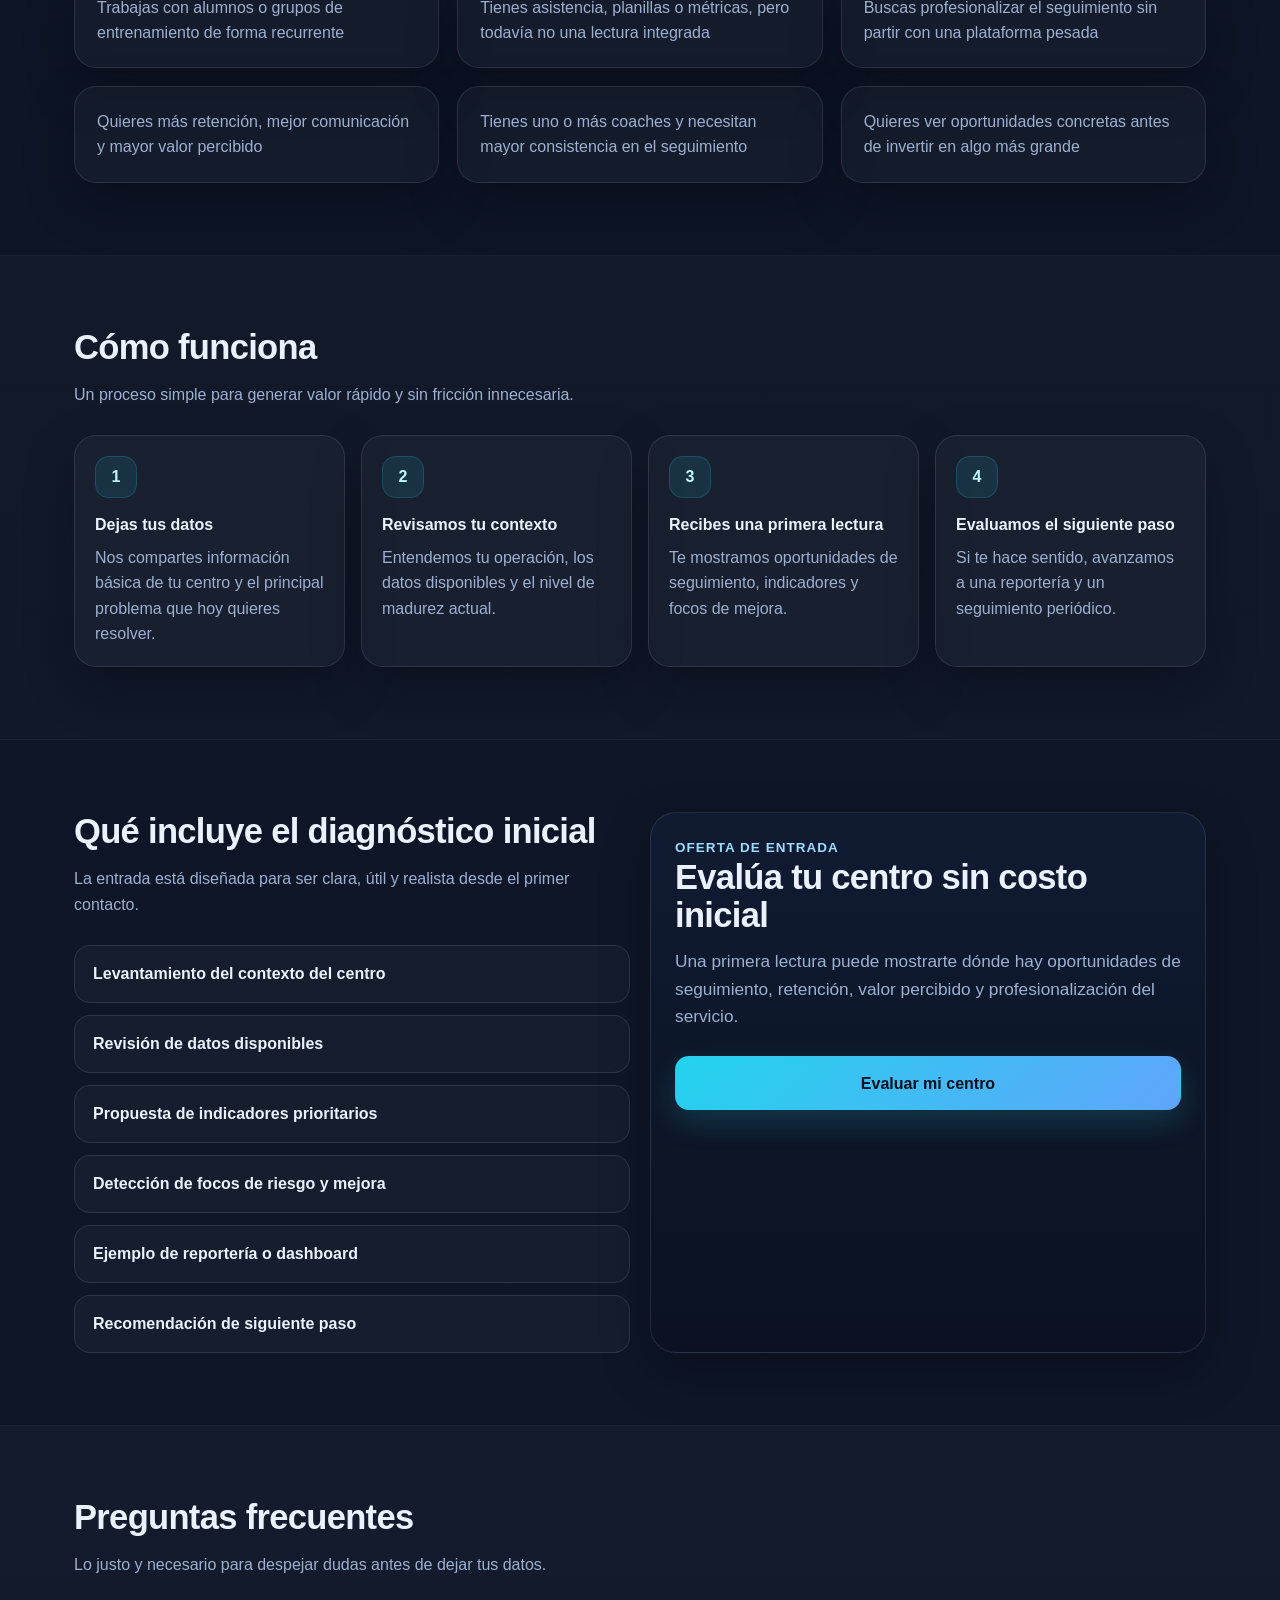
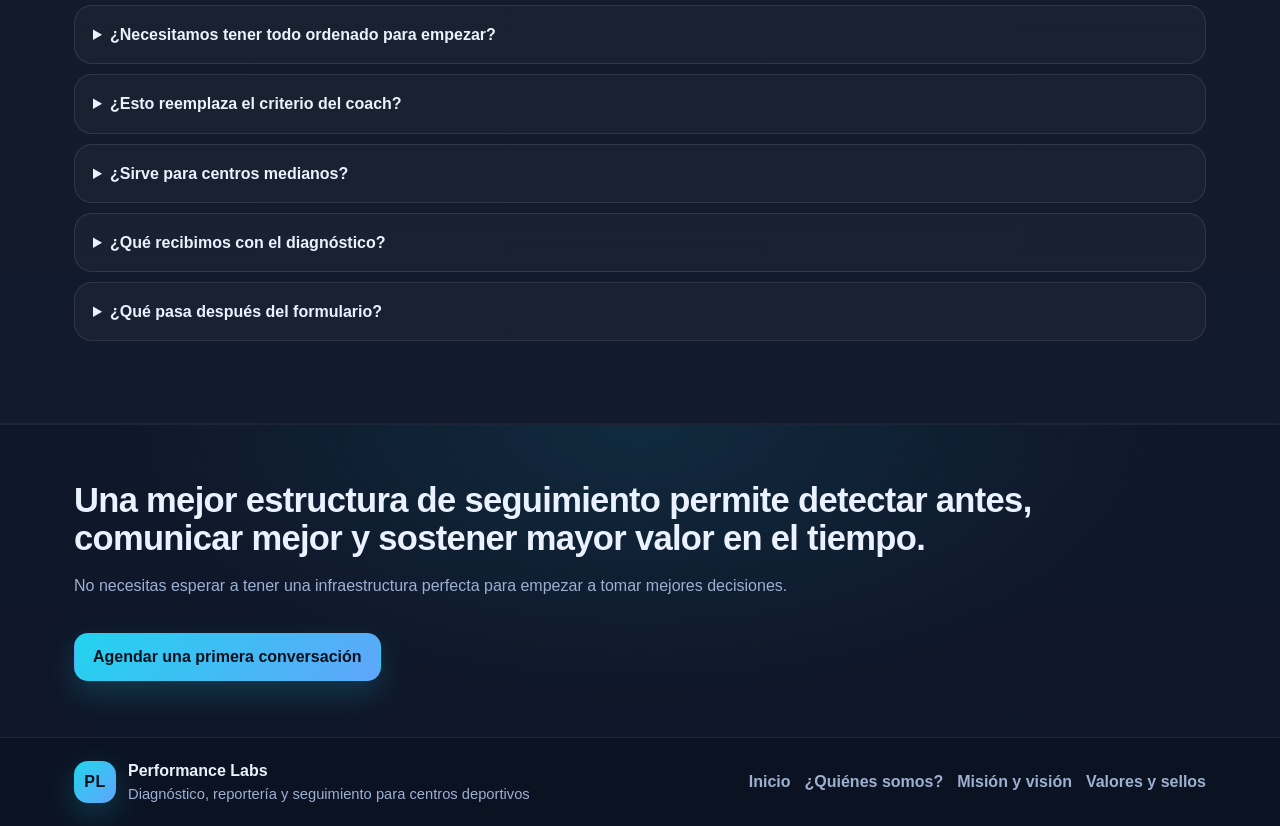
==== commit 8a17a729: "Refine text for clarity and professionalism in index.html" ====
--- a/index.html
+++ b/index.html
@@ -36,19 +36,18 @@
         <div>
           <div class="badge">Diagnóstico inicial sin costo</div>
           <h1>Profesionaliza el seguimiento de tus alumnos con una base más clara para decidir, mejorar la experiencia y fortalecer la propuesta de valor de tu centro.</h1>
-          <p class="lead">Performance Labs ayuda a centros deportivos medianos a transformar información dispersa en reportería clara, indicadores accionables y una base más sólida para el seguimiento, la retención y la mejora continua del servicio.</p>
+          <p class="lead">Performance Labs ayuda a centros deportivos a transformar información dispersa en reportería clara, a través, de indicadores accionables que permiten fortalecer el seguimiento, la retención y la mejora continua del servicio.</p>
 
           <div class="hero-points">
-            <div class="hero-point">Seguimiento más profesional por alumno y grupo</div>
+            <div class="hero-point">Seguimiento deportivo profesional individual y grupal</div>
             <div class="hero-point">Detección temprana de riesgo de abandono</div>
-            <div class="hero-point">Mayor valor percibido por alumnos y apoderados</div>
-          </div>
-
+            <div class="hero-point">Percepción de valor agregado por el cleinte</div>
+          </div>
           <div class="cta">
-            <a class="btn btn--primary btn--large" href="https://forms.gle/Sb2u6RuwZ6XTGvu79" target="_blank">Solicitar diagnóstico sin costo</a>
-          </div>
-
-          <p class="hero__micro">Ideal para centros que ya trabajan con alumnos, grupos, asistencia, planillas o métricas deportivas y quieren ordenar su seguimiento sin complejidad innecesaria.</p>
+            <a class="btn btn--primary btn--large" href="https://forms.gle/Sb2u6RuwZ6XTGvu79" target="_blank">Solicitar diagnóstico</a>
+          </div>
+
+          <p class="hero__micro">Ideal para centros deportivos y clubes que ya trabajan con planillas y/o métricas deportivas y quieren ordenar su seguimiento de manera simple.</p>
         </div>
 
         <aside class="hero-lead-box">
@@ -79,8 +78,8 @@
     <section class="section">
       <div class="container">
         <div class="section__head">
-          <h2>Muchos centros ya generan información. El desafío está en convertirla en seguimiento útil, decisiones oportunas y mejoras visibles.</h2>
-          <p class="muted">Cuando la información vive en planillas, registros sueltos, observaciones técnicas o apps separadas, se vuelve difícil detectar alumnos en riesgo, mostrar avances con claridad y tomar decisiones con respaldo.</p>
+          <h2>Muchos centros ya generan información, el desafío está en transformarla, para tomar decisiones oportunas, generando mejoras visibles en un corto plazo.</h2>
+     
         </div>
         <div class="pain-grid">
           <article class="pain-card">
@@ -128,7 +127,7 @@
                 <div class="bullet-item__icon">03</div>
                 <div>
                   <div class="bullet-item__title">Lectura clara para dirección</div>
-                  <div class="bullet-item__desc">Una base más objetiva para priorizar acciones y ordenar operación.</div>
+                  <div class="bullet-item__desc">Una base más sólida y objetiva para priorizar acciones y ordenar operaciones.</div>
                 </div>
               </div>
             </div>
@@ -146,12 +145,12 @@
                 <div class="card__desc">Permite mostrar avances, explicar decisiones y sostener conversaciones con mayor claridad frente a alumnos, apoderados y equipos.</div>
               </article>
               <article class="card">
-                <div class="card__title">Más orden operativo</div>
-                <div class="card__desc">Reduce improvisación y dependencia de memoria, planillas aisladas o seguimiento informal.</div>
+                <div class="card__title">Orden operativo</div>
+                <div class="card__desc">Reduce la improvisación y dependencia de la memoria, realizando un seguimiento profesional.</div>
               </article>
               <article class="card">
                 <div class="card__title">Diferenciación real</div>
-                <div class="card__desc">Ayuda al centro a posicionarse con una propuesta más moderna, profesional y basada en evidencia.</div>
+                <div class="card__desc">Ayuda al centro a posicionarse con una propuesta más moderna y profesional, basada en evidencia.</div>
               </article>
               <article class="card card--accent">
                 <div class="card__title">Experiencias más motivadoras</div>
@@ -161,7 +160,7 @@
           </div>
         </div>
 
-        <div class="value-note">Una primera capa de reportería puede ayudarte a ordenar seguimiento, detectar señales tempranas y comunicar mejor el valor de tu servicio.</div>
+        <div class="value-note">Una primera capa de reportería puede ayudarte a ordenar el seguimiento, detectar señales tempranas y comunicar mejor el valor de tu servicio.</div>
       </div>
     </section>
 
@@ -169,15 +168,15 @@
       <div class="container">
         <div class="section__head">
           <h2>Centros para los que esta solución suele tener mejor ajuste</h2>
-          <p class="muted">Si te reconoces en estas señales, esta solución probablemente te calce bien.</p>
+          <p class="muted">Si reconoces estas señales, esta es la solución para ti.</p>
         </div>
         <div class="fit-grid">
-          <article class="fit-card">Trabajan con alumnos o grupos de entrenamiento de forma recurrente</article>
-          <article class="fit-card">Tienen asistencia, planillas o métricas, pero todavía no una lectura integrada</article>
-          <article class="fit-card">Buscan profesionalizar el seguimiento sin partir con una plataforma pesada</article>
-          <article class="fit-card">Quieren más retención, mejor comunicación y mayor valor percibido</article>
-          <article class="fit-card">Tienen uno o más coaches y necesitan mayor consistencia en el seguimiento</article>
-          <article class="fit-card">Quieren ver oportunidades concretas antes de invertir en algo más grande</article>
+          <article class="fit-card">Trabajas con alumnos o grupos de entrenamiento de forma recurrente</article>
+          <article class="fit-card">Tienes asistencia, planillas o métricas, pero todavía no una lectura integrada</article>
+          <article class="fit-card">Buscas profesionalizar el seguimiento sin partir con una plataforma pesada</article>
+          <article class="fit-card">Quieres más retención, mejor comunicación y mayor valor percibido</article>
+          <article class="fit-card">Tienes uno o más coaches y necesitan mayor consistencia en el seguimiento</article>
+          <article class="fit-card">Quieres ver oportunidades concretas antes de invertir en algo más grande</article>
         </div>
       </div>
     </section>
@@ -192,7 +191,7 @@
           <article class="step"><div class="step__num">1</div><div class="step__title">Dejas tus datos</div><div class="step__desc">Nos compartes información básica de tu centro y el principal problema que hoy quieres resolver.</div></article>
           <article class="step"><div class="step__num">2</div><div class="step__title">Revisamos tu contexto</div><div class="step__desc">Entendemos tu operación, los datos disponibles y el nivel de madurez actual.</div></article>
           <article class="step"><div class="step__num">3</div><div class="step__title">Recibes una primera lectura</div><div class="step__desc">Te mostramos oportunidades de seguimiento, indicadores y focos de mejora.</div></article>
-          <article class="step"><div class="step__num">4</div><div class="step__title">Evaluamos el siguiente paso</div><div class="step__desc">Si hace sentido, avanzamos a reportería y seguimiento periódico.</div></article>
+          <article class="step"><div class="step__num">4</div><div class="step__title">Evaluamos el siguiente paso</div><div class="step__desc">Si te hace sentido, avanzamos a una reportería y un seguimiento periódico.</div></article>
         </div>
       </div>
     </section>
